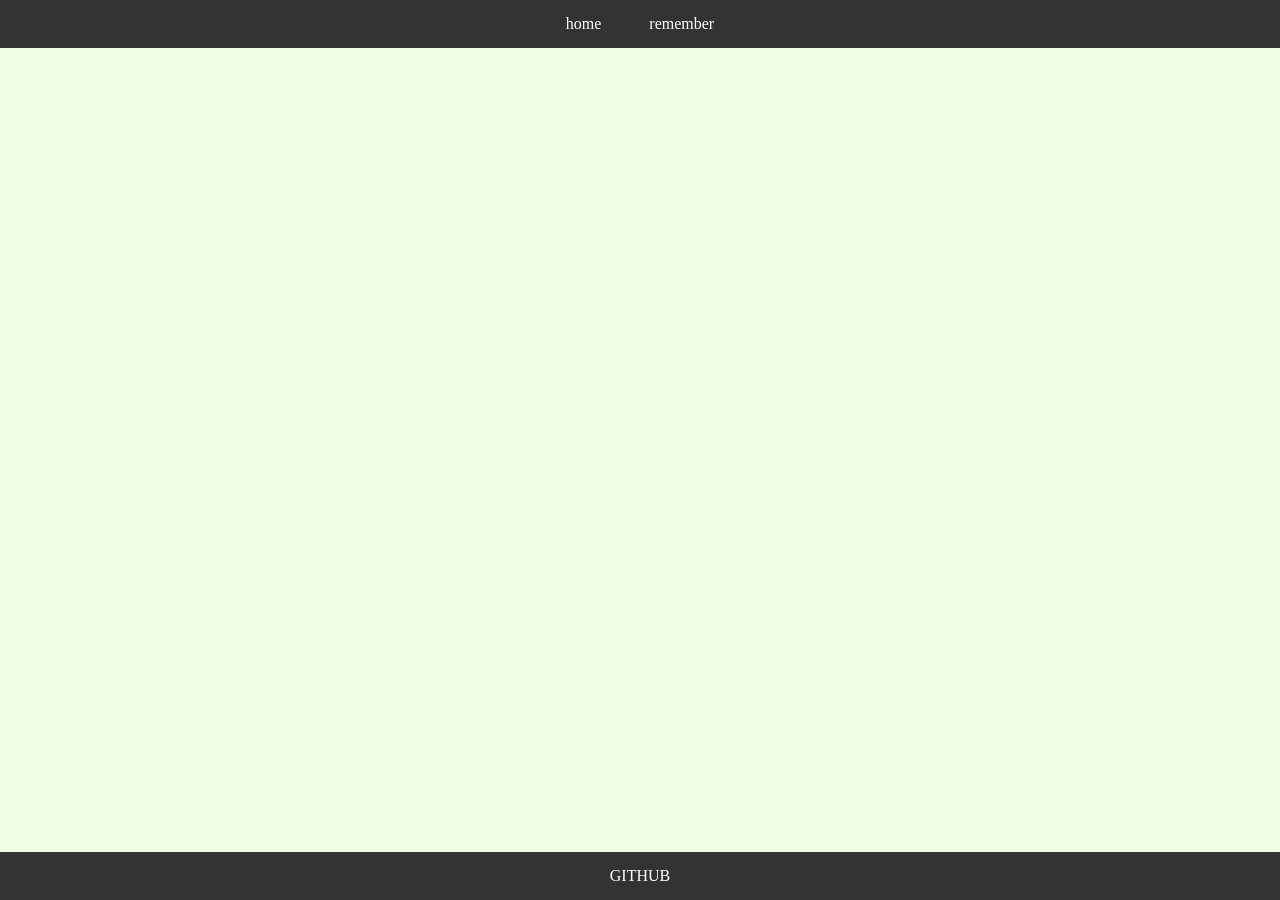
==== index.html @ 6e6627e8 "Initial commit" ====
<!DOCTYPE html>
<html lang="en">

<head>
    <meta charset="UTF-8">
    <meta name="viewport" content="width=device-width, initial-scale=1.0">
    <link rel="stylesheet" href="style.css">

    <title>booo</title>
</head>

<body>
    <div class="page">
    <div class="header">
        <a class="link" href=".">home</a>
        <a class="link" href="/remember/">remember</a>
    </div>
    <div class="content">

        <div class="vertical">

            <div class="horizontal">

            </div>

        </div>
    </div>
    <div class="footer">
        <a class="link" href="https://github.com/onuralp-t/onuralp-t.github.io">GITHUB</a>
    </div>
    </div>
</body>

</html>
---- style.css ----
html,
body {
    padding: 0;
    margin: 0;
}

/* ############################################################ */
.page {
    display: flex;
    flex-direction: column;
    min-height: 100dvh;
}

.content {
    flex: 1;
    /* to move footer to bottom of page by filling middle */
}

.header {
    display: flex;
    flex-direction: row;

    justify-content: center;
    align-items: center;
}

.footer {
    display: flex;
    flex-direction: row;

    justify-content: center;
    align-items: center;
}

/* ############################################################ */

.vertical {
    display: flex;
    flex-direction: column;
}

.horizontal {
    display: flex;
    flex-direction: row;

    justify-content: center;
    align-items: center;
}

/* ############################################################ */
.header {
    background-color: #333;
}

.footer {
    background-color: #333;
}

.content {
    background-color: rgb(241, 254, 227);
}

.link {
    color: white;
}

.link:hover {
    color: #ffabab;
}

.link:active {
    color: #ff7777;
}

.list_element::marker{
    color: #c8aef3;
}

.list_container {
    border-color: black;
}

/* ############################################################ */

.header {
    block-size: 1rem;
    padding-top: 1rem;
    padding-bottom: 1rem;
    padding-right: 3rem;
    padding-left: 3rem;
}

.footer {
    block-size: 1rem;
    padding-top: 1rem;
    padding-bottom: 1rem;
    padding-right: 3rem;
    padding-left: 3rem;
}

.header .link,
.footer .link {
    margin: 0.5rem;
    padding-left: 1rem;
    padding-right: 1rem;
}

/* ############################################################ */

.link {
    text-decoration: none;
    transition: color 0.5s ease;
}

.list_title {
    font-size: 1.5rem;
    font-weight: bolder;
}

.list_element {
    margin-left: 1rem;
    display: list-item;
    list-style-type: square;
}

.list_container {
    border-style: solid;
    border-width: 0.1rem;
    border-radius: 0.5rem;
    padding: 1rem;
    margin: 1rem;
}
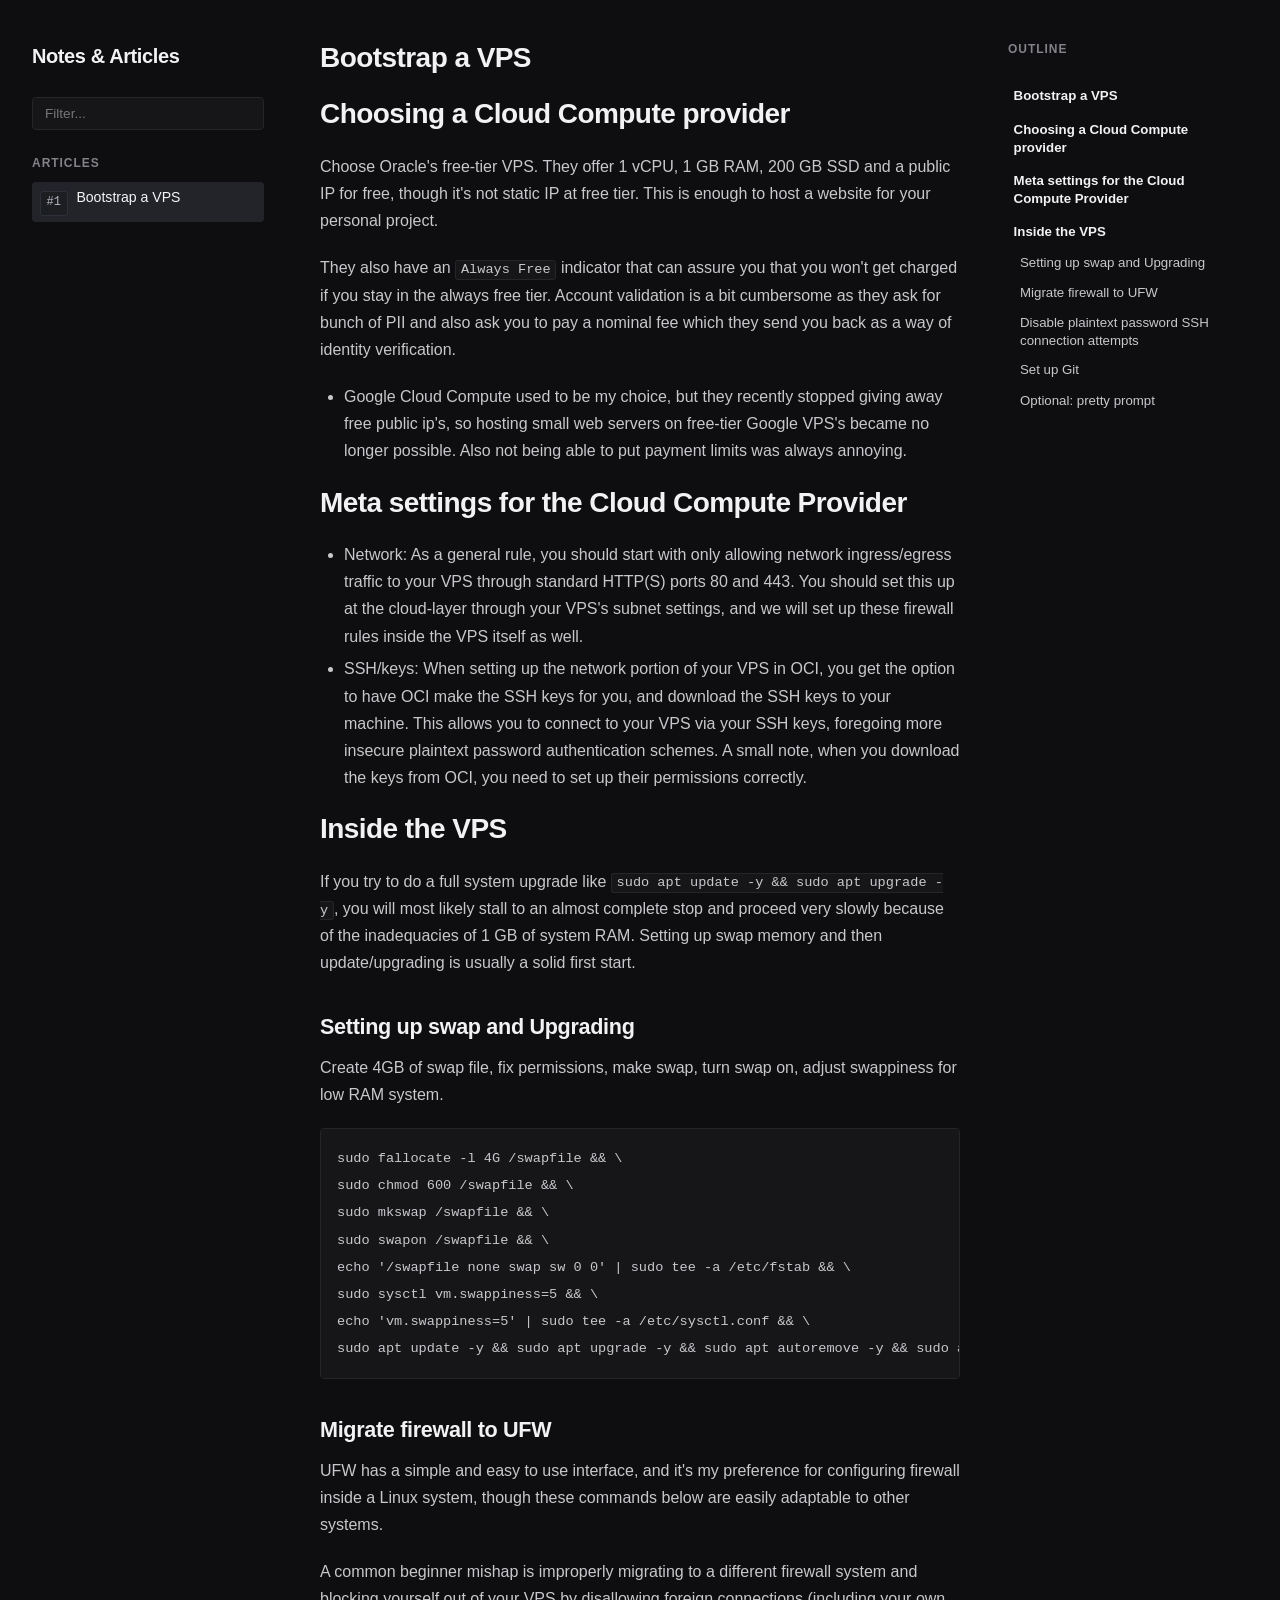
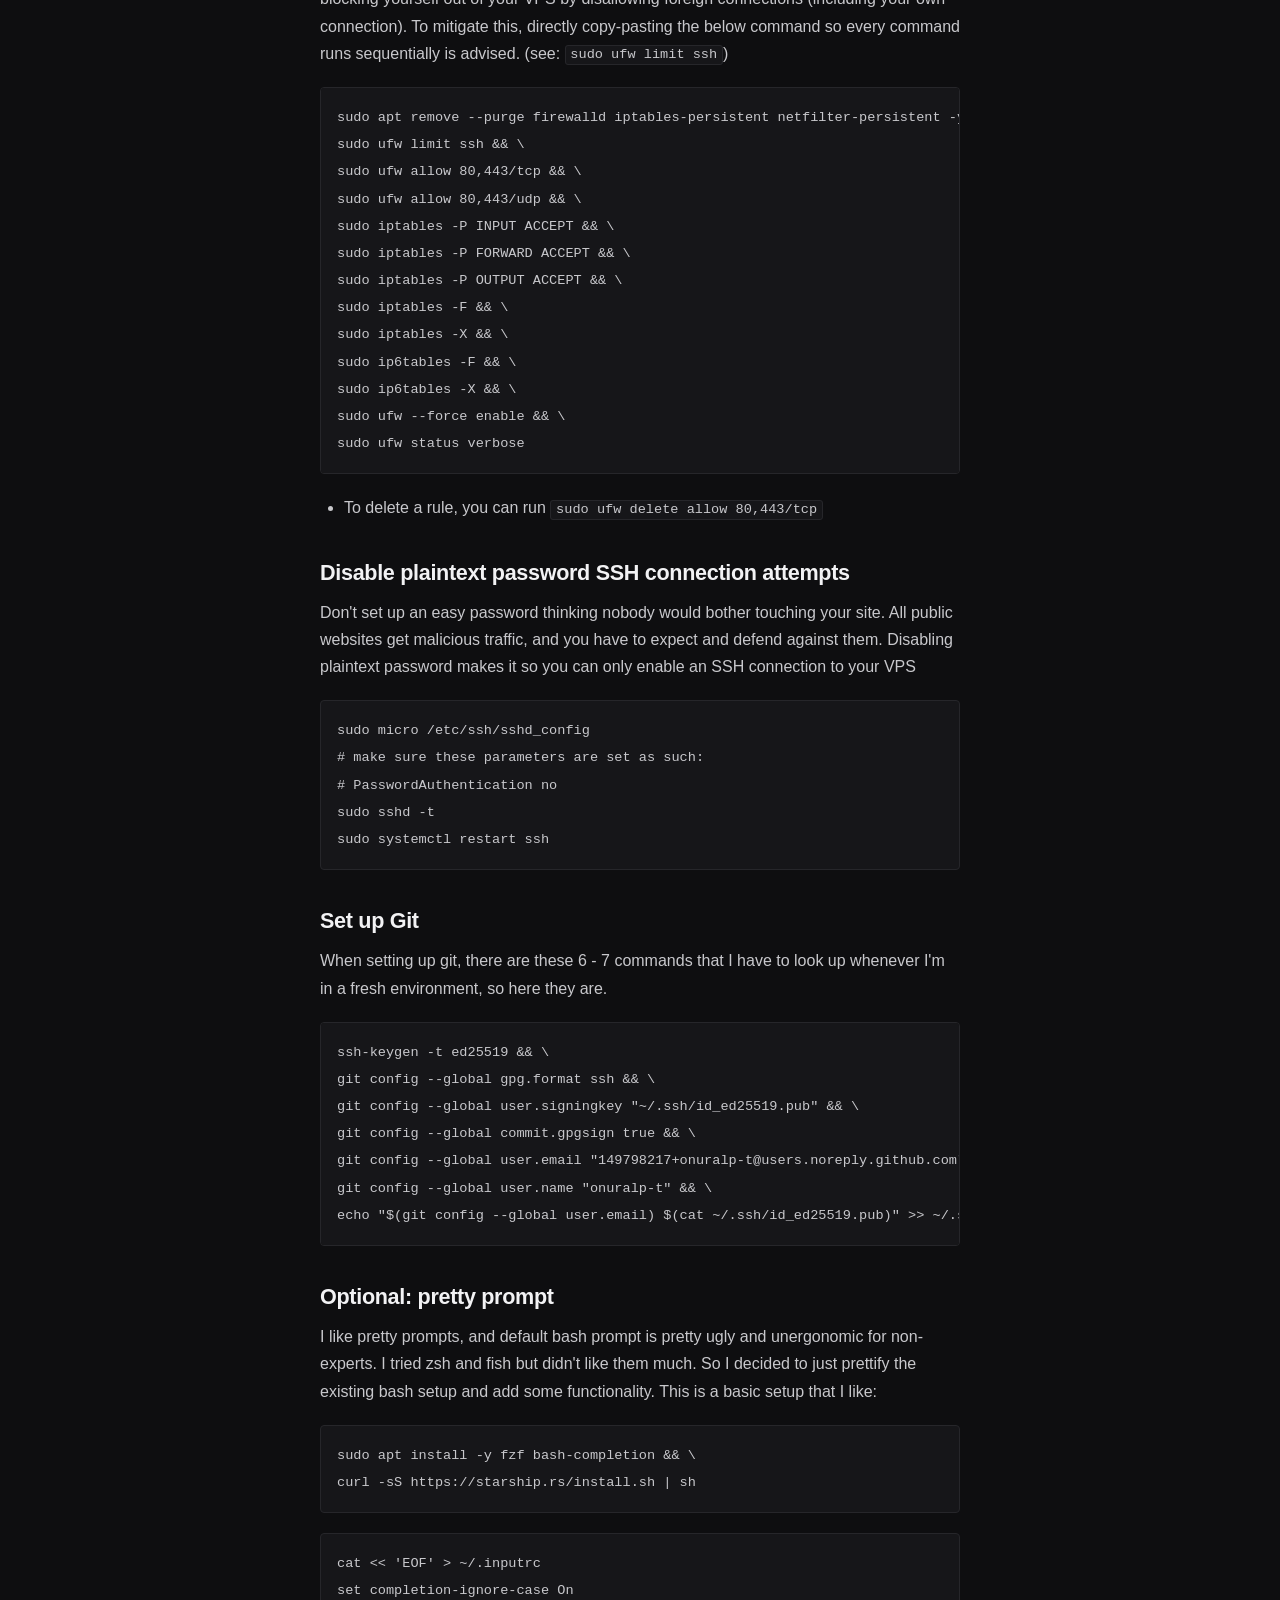
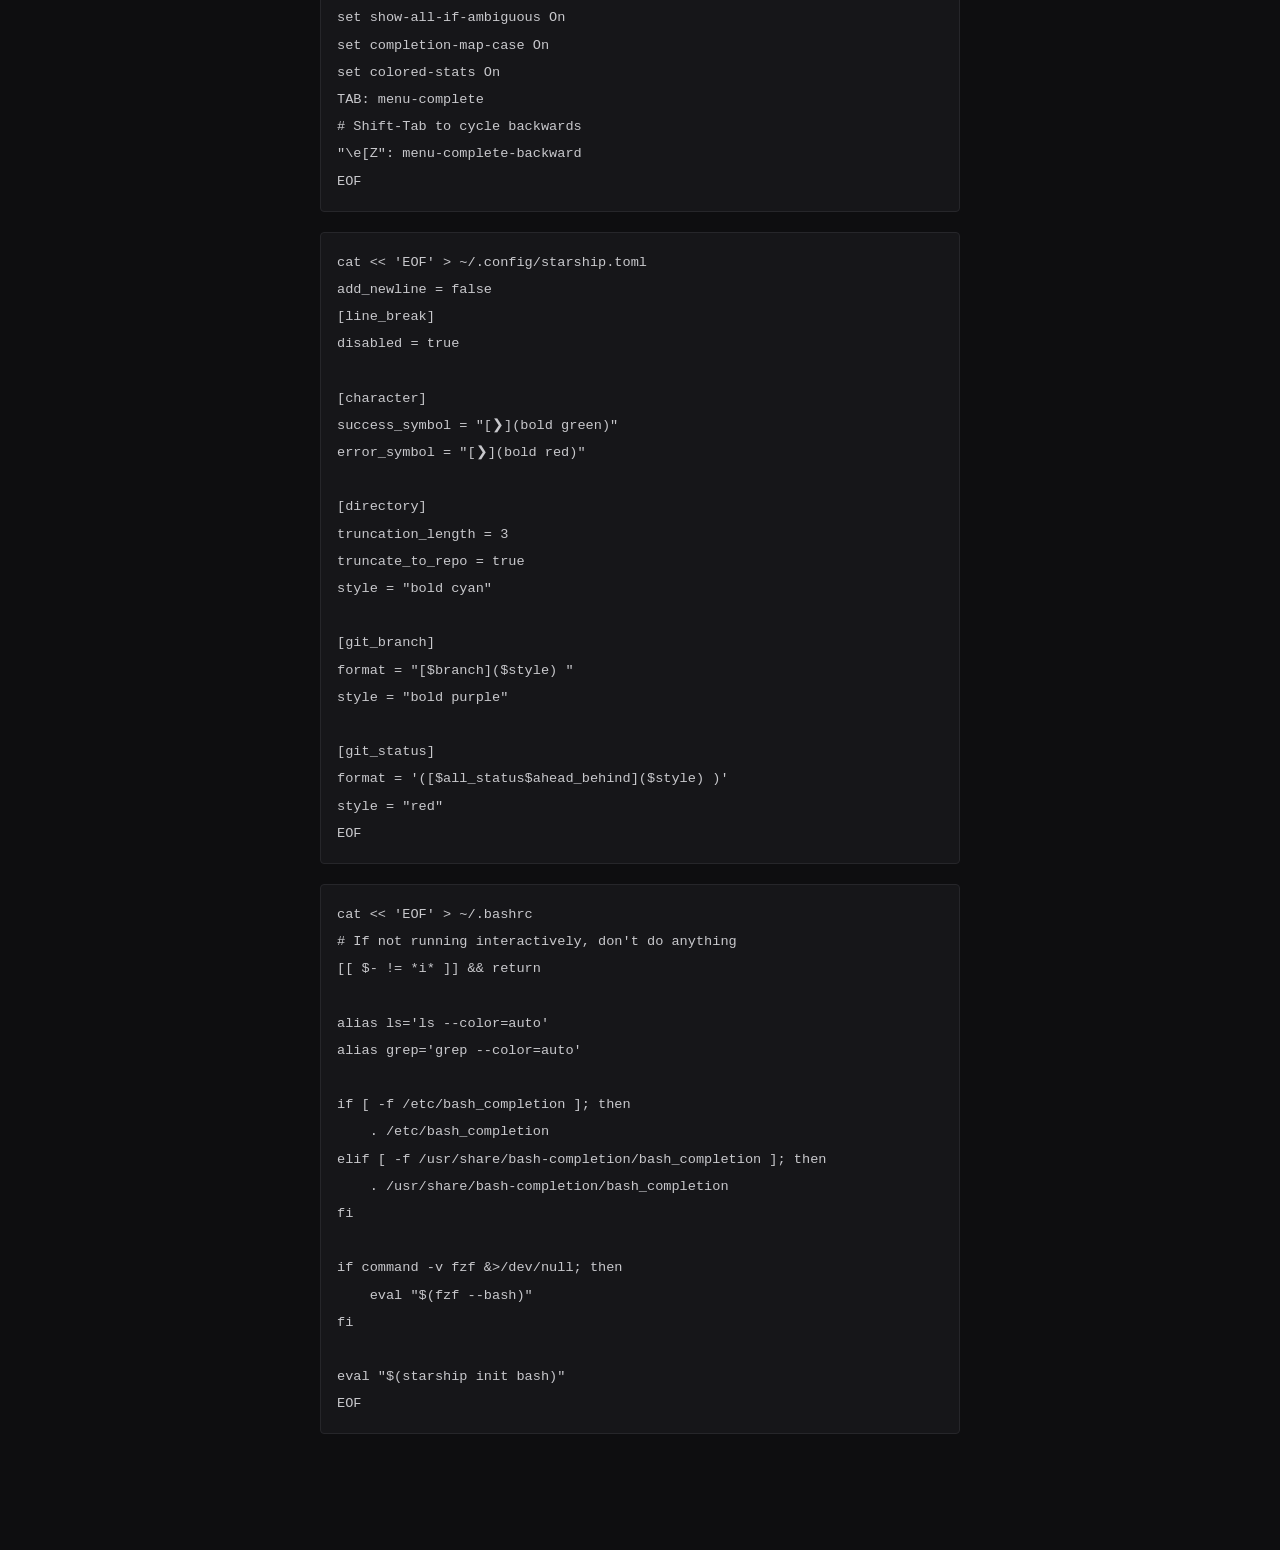
==== commit fd212052: "Initialize" ====
--- a/index.html
+++ b/index.html
@@ -1,34 +1,263 @@
 <!DOCTYPE html>
 <html lang="en">
-
 <head>
-    <meta charset="UTF-8">
-    <meta name="viewport" content="width=device-width, initial-scale=1.0">
-    <link rel="stylesheet" href="style.css">
-
-    <title>booo</title>
+  <meta charset="UTF-8">
+  <meta name="viewport" content="width=device-width, initial-scale=1.0">
+  <title>Notes &amp; Articles</title>
+  <link rel="stylesheet" href="assets/style.css">
+  <script src="assets/htmx.min.js"></script>
 </head>
-
-<body>
-    <div class="page">
-    <div class="header">
-        <a class="link" href=".">home</a>
-        <a class="link" href="/remember/">remember</a>
-    </div>
-    <div class="content">
-
-        <div class="vertical">
-
-            <div class="horizontal">
-
-            </div>
+<body id="top">
+  <div class="layout-container">
+    <aside class="sidebar-articles">
+      <header>
+        <h1 class="site-title">Notes &amp; Articles</h1>
+      </header>
+
+      <div>
+        <input type="search" id="article-filter" class="filter-input"
+               placeholder="Filter..."
+               autocomplete="off"
+               hx-on:input="
+                 const q = this.value.trim().toLowerCase();
+                 document.querySelectorAll('.article-card').forEach(el => {
+                   const title = (el.dataset.title || '').toLowerCase();
+                   const text = el.innerText.toLowerCase();
+                   const matched = q === '' || title.includes(q) || text.includes(q);
+                   el.style.display = matched ? '' : 'none';
+                 });
+                 document.querySelectorAll('.article-list-item').forEach(el => {
+                   const title = (el.dataset.title || '').toLowerCase();
+                   const matched = q === '' || title.includes(q);
+                   el.style.display = matched ? '' : 'none';
+                 });
+               ">
+      </div>
+
+      <nav aria-label="Articles">
+        <div class="sidebar-heading">Articles</div>
+        <ul class="article-list" id="articles-nav">
+          <li class="article-list-item active" id="nav-art-1" data-order="1" data-title="Bootstrap a VPS">
+            <span class="order-badge">#1</span>
+            <a class="article-list-link" href="#article-1-bootstrap-a-vps" onclick="selectArticle(1)">Bootstrap a VPS</a>
+          </li>
+        </ul>
+      </nav>
+    </aside>
+
+    <main class="main-stream" id="articles-stream">
+      <article class="article-card" id="article-1-bootstrap-a-vps" data-order="1" data-title="Bootstrap a VPS">
+        <div class="article-body">
+<h1 id="art-1-bootstrap-a-vps" class="article-heading"><a class="heading-anchor" href="#art-1-bootstrap-a-vps" title="Copy link to section" onclick="copyHeadingUrl(event, 'art-1-bootstrap-a-vps')">&sect;</a>Bootstrap a VPS</h1>
+<h1 id="art-1-choosing-a-cloud-compute-provider" class="article-heading"><a class="heading-anchor" href="#art-1-choosing-a-cloud-compute-provider" title="Copy link to section" onclick="copyHeadingUrl(event, 'art-1-choosing-a-cloud-compute-provider')">&sect;</a>Choosing a Cloud Compute provider</h1>
+<p>Choose Oracle's free-tier VPS. They offer 1 vCPU, 1 GB RAM, 200 GB SSD and a public IP for free, though it's not static IP at free tier. This is enough to host a website for your personal project.</p>
+<p>They also have an <code>Always Free</code> indicator that can assure you that you won't get charged if you stay in the always free tier. Account validation is a bit cumbersome as they ask for bunch of PII and also ask you to pay a nominal fee which they send you back as a way of identity verification.</p>
+<ul>
+<li>Google Cloud Compute used to be my choice, but they recently stopped giving away free public ip's, so hosting small web servers on free-tier Google VPS's became no longer possible. Also not being able to put payment limits was always annoying.</li>
+</ul>
+<h1 id="art-1-meta-settings-for-the-cloud-compute-provider" class="article-heading"><a class="heading-anchor" href="#art-1-meta-settings-for-the-cloud-compute-provider" title="Copy link to section" onclick="copyHeadingUrl(event, 'art-1-meta-settings-for-the-cloud-compute-provider')">&sect;</a>Meta settings for the Cloud Compute Provider</h1>
+<ul>
+<li>Network: As a general rule, you should start with only allowing network ingress/egress traffic to your VPS through standard HTTP(S) ports 80 and 443. You should set this up at the cloud-layer through your VPS's subnet settings, and we will set up these firewall rules inside the VPS itself as well.</li>
+<li>SSH/keys: When setting up the network portion of your VPS in OCI, you get the option to have OCI make the SSH keys for you, and download the SSH keys to your machine. This allows you to connect to your VPS via your SSH keys, foregoing more insecure plaintext password authentication schemes. A small note, when you download the keys from OCI, you need to set up their permissions correctly.</li>
+</ul>
+<h1 id="art-1-inside-the-vps" class="article-heading"><a class="heading-anchor" href="#art-1-inside-the-vps" title="Copy link to section" onclick="copyHeadingUrl(event, 'art-1-inside-the-vps')">&sect;</a>Inside the VPS</h1>
+<p>If you try to do a full system upgrade like <code>sudo apt update -y &amp;&amp; sudo apt upgrade -y</code>, you will most likely stall to an almost complete stop and proceed very slowly because of the inadequacies of 1 GB of system RAM. Setting up swap memory and then update/upgrading is usually a solid first start.</p>
+<h2 id="art-1-setting-up-swap-and-upgrading" class="article-heading"><a class="heading-anchor" href="#art-1-setting-up-swap-and-upgrading" title="Copy link to section" onclick="copyHeadingUrl(event, 'art-1-setting-up-swap-and-upgrading')">&sect;</a>Setting up swap and Upgrading</h2>
+<p>Create 4GB of swap file, fix permissions, make swap, turn swap on, adjust swappiness for low RAM system.</p>
+<pre><code class="language-sh">sudo fallocate -l 4G /swapfile &amp;&amp; \
+sudo chmod 600 /swapfile &amp;&amp; \
+sudo mkswap /swapfile &amp;&amp; \
+sudo swapon /swapfile &amp;&amp; \
+echo '/swapfile none swap sw 0 0' | sudo tee -a /etc/fstab &amp;&amp; \
+sudo sysctl vm.swappiness=5 &amp;&amp; \
+echo 'vm.swappiness=5' | sudo tee -a /etc/sysctl.conf &amp;&amp; \
+sudo apt update -y &amp;&amp; sudo apt upgrade -y &amp;&amp; sudo apt autoremove -y &amp;&amp; sudo apt install build-essential git micro ufw -y
+</code></pre>
+<h2 id="art-1-migrate-firewall-to-ufw" class="article-heading"><a class="heading-anchor" href="#art-1-migrate-firewall-to-ufw" title="Copy link to section" onclick="copyHeadingUrl(event, 'art-1-migrate-firewall-to-ufw')">&sect;</a>Migrate firewall to UFW</h2>
+<p>UFW has a simple and easy to use interface, and it's my preference for configuring firewall inside a Linux system, though these commands below are easily adaptable to other systems.</p>
+<p>A common beginner mishap is improperly migrating to a different firewall system and blocking yourself out of your VPS by disallowing foreign connections (including your own connection). To mitigate this, directly copy-pasting the below command so every command runs sequentially is advised. (see: <code>sudo ufw limit ssh</code>)</p>
+<pre><code class="language-sh">sudo apt remove --purge firewalld iptables-persistent netfilter-persistent -y &amp;&amp; \
+sudo ufw limit ssh &amp;&amp; \
+sudo ufw allow 80,443/tcp &amp;&amp; \
+sudo ufw allow 80,443/udp &amp;&amp; \
+sudo iptables -P INPUT ACCEPT &amp;&amp; \
+sudo iptables -P FORWARD ACCEPT &amp;&amp; \
+sudo iptables -P OUTPUT ACCEPT &amp;&amp; \
+sudo iptables -F &amp;&amp; \
+sudo iptables -X &amp;&amp; \
+sudo ip6tables -F &amp;&amp; \
+sudo ip6tables -X &amp;&amp; \
+sudo ufw --force enable &amp;&amp; \
+sudo ufw status verbose
+</code></pre>
+<ul>
+<li>To delete a rule, you can run <code>sudo ufw delete allow 80,443/tcp</code></li>
+</ul>
+<h2 id="art-1-disable-plaintext-password-ssh-connection-attempts" class="article-heading"><a class="heading-anchor" href="#art-1-disable-plaintext-password-ssh-connection-attempts" title="Copy link to section" onclick="copyHeadingUrl(event, 'art-1-disable-plaintext-password-ssh-connection-attempts')">&sect;</a>Disable plaintext password SSH connection attempts</h2>
+<p>Don't set up an easy password thinking nobody would bother touching your site. All public websites get malicious traffic, and you have to expect and defend against them. Disabling plaintext password makes it so you can only enable an SSH connection to your VPS</p>
+<pre><code class="language-sh">sudo micro /etc/ssh/sshd_config
+# make sure these parameters are set as such:
+# PasswordAuthentication no
+sudo sshd -t
+sudo systemctl restart ssh
+</code></pre>
+<h2 id="art-1-set-up-git" class="article-heading"><a class="heading-anchor" href="#art-1-set-up-git" title="Copy link to section" onclick="copyHeadingUrl(event, 'art-1-set-up-git')">&sect;</a>Set up Git</h2>
+<p>When setting up git, there are these 6 - 7 commands that I have to look up whenever I'm in a fresh environment, so here they are.</p>
+<pre><code class="language-sh">ssh-keygen -t ed25519 &amp;&amp; \
+git config --global gpg.format ssh &amp;&amp; \
+git config --global user.signingkey "~/.ssh/id_ed25519.pub" &amp;&amp; \
+git config --global commit.gpgsign true &amp;&amp; \
+git config --global user.email "149798217+onuralp-t@users.noreply.github.com" &amp;&amp; \
+git config --global user.name "onuralp-t" &amp;&amp; \
+echo "$(git config --global user.email) $(cat ~/.ssh/id_ed25519.pub)" &gt;&gt; ~/.ssh/allowed_signers
+</code></pre>
+<h2 id="art-1-optional-pretty-prompt" class="article-heading"><a class="heading-anchor" href="#art-1-optional-pretty-prompt" title="Copy link to section" onclick="copyHeadingUrl(event, 'art-1-optional-pretty-prompt')">&sect;</a>Optional: pretty prompt</h2>
+<p>I like pretty prompts, and default bash prompt is pretty ugly and unergonomic for non-experts. I tried zsh and fish but didn't like them much. So I decided to just prettify the existing bash setup and add some functionality. This is a basic setup that I like:</p>
+<pre><code class="language-sh">sudo apt install -y fzf bash-completion &amp;&amp; \
+curl -sS https://starship.rs/install.sh | sh
+</code></pre>
+<pre><code class="language-sh">cat &lt;&lt; 'EOF' &gt; ~/.inputrc
+set completion-ignore-case On
+set show-all-if-ambiguous On
+set completion-map-case On
+set colored-stats On
+TAB: menu-complete
+# Shift-Tab to cycle backwards
+"\e[Z": menu-complete-backward
+EOF
+</code></pre>
+<pre><code class="language-sh">cat &lt;&lt; 'EOF' &gt; ~/.config/starship.toml
+add_newline = false
+[line_break]
+disabled = true
+
+[character]
+success_symbol = "[❯](bold green)"
+error_symbol = "[❯](bold red)"
+
+[directory]
+truncation_length = 3
+truncate_to_repo = true
+style = "bold cyan"
+
+[git_branch]
+format = "[$branch]($style) "
+style = "bold purple"
+
+[git_status]
+format = '([$all_status$ahead_behind]($style) )'
+style = "red"
+EOF
+</code></pre>
+<pre><code class="language-sh">cat &lt;&lt; 'EOF' &gt; ~/.bashrc
+# If not running interactively, don't do anything
+[[ $- != *i* ]] &amp;&amp; return
+
+alias ls='ls --color=auto'
+alias grep='grep --color=auto'
+
+if [ -f /etc/bash_completion ]; then
+    . /etc/bash_completion
+elif [ -f /usr/share/bash-completion/bash_completion ]; then
+    . /usr/share/bash-completion/bash_completion
+fi
+
+if command -v fzf &amp;&gt;/dev/null; then
+    eval "$(fzf --bash)"
+fi
+
+eval "$(starship init bash)"
+EOF
+</code></pre>
 
         </div>
-    </div>
-    <div class="footer">
-        <a class="link" href="https://github.com/onuralp-t/onuralp-t.github.io">GITHUB</a>
-    </div>
-    </div>
+      </article>
+
+    </main>
+
+    <aside class="sidebar-outline">
+      <div class="sidebar-heading">Outline</div>
+      <div class="outline-container" id="outline-container">
+        <div class="article-outline-block active" id="outline-art-1">
+          <div class="outline-item level-1">
+            <a class="outline-link" href="#art-1-bootstrap-a-vps">Bootstrap a VPS</a>
+            <button class="outline-copy-btn" onclick="copyHeadingUrl(event, 'art-1-bootstrap-a-vps')" title="Copy link to section">&#x2398;</button>
+          </div>
+          <div class="outline-item level-1">
+            <a class="outline-link" href="#art-1-choosing-a-cloud-compute-provider">Choosing a Cloud Compute provider</a>
+            <button class="outline-copy-btn" onclick="copyHeadingUrl(event, 'art-1-choosing-a-cloud-compute-provider')" title="Copy link to section">&#x2398;</button>
+          </div>
+          <div class="outline-item level-1">
+            <a class="outline-link" href="#art-1-meta-settings-for-the-cloud-compute-provider">Meta settings for the Cloud Compute Provider</a>
+            <button class="outline-copy-btn" onclick="copyHeadingUrl(event, 'art-1-meta-settings-for-the-cloud-compute-provider')" title="Copy link to section">&#x2398;</button>
+          </div>
+          <div class="outline-item level-1">
+            <a class="outline-link" href="#art-1-inside-the-vps">Inside the VPS</a>
+            <button class="outline-copy-btn" onclick="copyHeadingUrl(event, 'art-1-inside-the-vps')" title="Copy link to section">&#x2398;</button>
+          </div>
+          <div class="outline-item level-2">
+            <a class="outline-link" href="#art-1-setting-up-swap-and-upgrading">Setting up swap and Upgrading</a>
+            <button class="outline-copy-btn" onclick="copyHeadingUrl(event, 'art-1-setting-up-swap-and-upgrading')" title="Copy link to section">&#x2398;</button>
+          </div>
+          <div class="outline-item level-2">
+            <a class="outline-link" href="#art-1-migrate-firewall-to-ufw">Migrate firewall to UFW</a>
+            <button class="outline-copy-btn" onclick="copyHeadingUrl(event, 'art-1-migrate-firewall-to-ufw')" title="Copy link to section">&#x2398;</button>
+          </div>
+          <div class="outline-item level-2">
+            <a class="outline-link" href="#art-1-disable-plaintext-password-ssh-connection-attempts">Disable plaintext password SSH connection attempts</a>
+            <button class="outline-copy-btn" onclick="copyHeadingUrl(event, 'art-1-disable-plaintext-password-ssh-connection-attempts')" title="Copy link to section">&#x2398;</button>
+          </div>
+          <div class="outline-item level-2">
+            <a class="outline-link" href="#art-1-set-up-git">Set up Git</a>
+            <button class="outline-copy-btn" onclick="copyHeadingUrl(event, 'art-1-set-up-git')" title="Copy link to section">&#x2398;</button>
+          </div>
+          <div class="outline-item level-2">
+            <a class="outline-link" href="#art-1-optional-pretty-prompt">Optional: pretty prompt</a>
+            <button class="outline-copy-btn" onclick="copyHeadingUrl(event, 'art-1-optional-pretty-prompt')" title="Copy link to section">&#x2398;</button>
+          </div>
+        </div>
+      </div>
+    </aside>
+
+  </div>
+
+  <div id="toast">Copied URL to clipboard</div>
+
+  <script>
+    function showToast(msg) {
+      const t = document.getElementById('toast');
+      t.innerText = msg;
+      t.classList.add('show');
+      clearTimeout(window.__toastTimer);
+      window.__toastTimer = setTimeout(() => t.classList.remove('show'), 1800);
+    }
+    function copyHeadingUrl(e, id) {
+      if (e) e.preventDefault();
+      const url = window.location.origin + window.location.pathname + '#' + id;
+      navigator.clipboard.writeText(url).then(() => {
+        showToast('Copied URL to clipboard');
+        history.pushState(null, null, '#' + id);
+      }).catch(() => {
+        showToast('Failed to copy');
+      });
+    }
+    function selectArticle(order) {
+      document.querySelectorAll('.article-list-item').forEach(el => {
+        el.classList.toggle('active', el.id === 'nav-art-' + order);
+      });
+      document.querySelectorAll('.article-outline-block').forEach(el => {
+        el.classList.toggle('active', el.id === 'outline-art-' + order);
+      });
+    }
+    const observer = new IntersectionObserver((entries) => {
+      entries.forEach(entry => {
+        if (entry.isIntersecting) {
+          const order = entry.target.dataset.order;
+          if (order) selectArticle(order);
+        }
+      });
+    }, { rootMargin: '-20% 0px -70% 0px' });
+    document.querySelectorAll('.article-card').forEach(card => observer.observe(card));
+  </script>
 </body>
-
-</html>+</html>
--- a/assets/style.css
+++ b/assets/style.css
@@ -0,0 +1,457 @@
+:root {
+  --font-sans: -apple-system, BlinkMacSystemFont, "Segoe UI", Roboto, "Helvetica Neue", Arial, sans-serif;
+  --font-mono: ui-monospace, "Cascadia Code", "Source Code Pro", Menlo, Consolas, monospace;
+
+  /* Fixed Black, Off-White, and Gray Pastel Palette */
+  --bg-primary: #0e0e10;
+  --bg-secondary: #161619;
+  --bg-tertiary: #202024;
+  --text-primary: #f2f2f4;
+  --text-secondary: #c8c8cc;
+  --text-muted: #828288;
+  --border-color: #26262a;
+  --border-subtle: #1c1c20;
+
+  /* Subtle Gray Pastel Accents */
+  --pastel-gray-bg: #1c1e22;
+  --pastel-gray-text: #b0b4bc;
+  --pastel-gray-border: #2c3038;
+
+  --active-bg: #222429;
+  --active-text: #f5f5f7;
+
+  --radius-sm: 4px;
+  --radius-md: 6px;
+}
+
+* {
+  box-sizing: border-box;
+  margin: 0;
+  padding: 0;
+}
+
+html {
+  font-family: var(--font-sans);
+  background-color: var(--bg-primary);
+  color: var(--text-primary);
+  line-height: 1.65;
+  scroll-behavior: smooth;
+  text-rendering: optimizeLegibility;
+  -webkit-font-smoothing: antialiased;
+}
+
+body {
+  min-height: 100vh;
+}
+
+a {
+  color: inherit;
+  text-decoration: none;
+  transition: opacity 0.15s ease;
+}
+
+a:hover {
+  opacity: 0.75;
+}
+
+/* 3-Column Desktop Layout */
+.layout-container {
+  max-width: 1400px;
+  margin: 0 auto;
+  padding: 2.5rem 2rem;
+  display: grid;
+  grid-template-columns: 240px minmax(0, 780px) 240px;
+  gap: 3rem;
+  align-items: start;
+}
+
+/* Left Sidebar: Articles List */
+.sidebar-articles {
+  position: sticky;
+  top: 2.5rem;
+  display: flex;
+  flex-direction: column;
+  gap: 1.5rem;
+  max-height: calc(100vh - 4rem);
+  overflow-y: auto;
+  padding-right: 0.5rem;
+}
+
+.site-title {
+  font-size: 1.25rem;
+  font-weight: 700;
+  letter-spacing: -0.02em;
+}
+
+.filter-input {
+  width: 100%;
+  padding: 0.5rem 0.75rem;
+  background-color: var(--bg-secondary);
+  border: 1px solid var(--border-color);
+  border-radius: var(--radius-sm);
+  color: var(--text-primary);
+  font-size: 0.85rem;
+  font-family: inherit;
+  outline: none;
+  transition: border-color 0.15s ease;
+}
+
+.filter-input:focus {
+  border-color: var(--text-muted);
+}
+
+.sidebar-heading {
+  font-size: 0.75rem;
+  font-weight: 600;
+  text-transform: uppercase;
+  letter-spacing: 0.08em;
+  color: var(--text-muted);
+  margin-bottom: 0.5rem;
+}
+
+.article-list {
+  list-style: none;
+  display: flex;
+  flex-direction: column;
+  gap: 0.35rem;
+}
+
+.article-list-item {
+  display: flex;
+  align-items: flex-start;
+  gap: 0.55rem;
+  font-size: 0.88rem;
+  padding: 0.4rem 0.5rem;
+  border-radius: var(--radius-sm);
+  transition: background-color 0.15s ease;
+}
+
+.article-list-item:hover {
+  background-color: var(--bg-secondary);
+}
+
+.article-list-item.active {
+  background-color: var(--active-bg);
+  color: var(--active-text);
+  font-weight: 500;
+}
+
+.order-badge {
+  font-family: var(--font-mono);
+  font-size: 0.75rem;
+  color: var(--pastel-gray-text);
+  background-color: var(--pastel-gray-bg);
+  border: 1px solid var(--pastel-gray-border);
+  padding: 0.1rem 0.35rem;
+  border-radius: 3px;
+  margin-top: 0.15rem;
+  flex-shrink: 0;
+}
+
+.article-list-link {
+  white-space: normal;
+  overflow-wrap: break-word;
+  word-break: break-word;
+  line-height: 1.4;
+}
+
+/* Center Stream: Articles */
+.main-stream {
+  min-width: 0;
+  display: flex;
+  flex-direction: column;
+  gap: 4.5rem;
+}
+
+.article-card {
+  padding-bottom: 3.5rem;
+  border-bottom: 1px solid var(--border-color);
+  scroll-margin-top: 2.5rem;
+}
+
+.article-card:last-child {
+  border-bottom: none;
+}
+
+/* Typography & Heading Anchors */
+.article-body {
+  font-size: 1rem;
+  line-height: 1.7;
+  color: var(--text-secondary);
+}
+
+.article-body h1,
+.article-body h2,
+.article-body h3 {
+  color: var(--text-primary);
+  position: relative;
+  scroll-margin-top: 2.5rem;
+}
+
+.article-body h1 {
+  font-size: 1.75rem;
+  font-weight: 700;
+  line-height: 1.3;
+  margin-bottom: 1.25rem;
+  letter-spacing: -0.02em;
+}
+
+.article-body h2 {
+  font-size: 1.35rem;
+  font-weight: 600;
+  line-height: 1.35;
+  margin-top: 2.25rem;
+  margin-bottom: 0.75rem;
+  letter-spacing: -0.015em;
+}
+
+.article-body h3 {
+  font-size: 1.1rem;
+  font-weight: 600;
+  margin-top: 1.75rem;
+  margin-bottom: 0.5rem;
+}
+
+.article-body p {
+  margin-bottom: 1.25rem;
+}
+
+.article-body ul,
+.article-body ol {
+  margin-bottom: 1.25rem;
+  padding-left: 1.5rem;
+}
+
+.article-body li {
+  margin-bottom: 0.35rem;
+}
+
+.article-body blockquote {
+  border-left: 2px solid var(--text-muted);
+  background-color: var(--bg-secondary);
+  padding: 0.75rem 1.25rem;
+  margin-bottom: 1.25rem;
+  border-radius: 0 var(--radius-sm) var(--radius-sm) 0;
+  font-style: italic;
+}
+
+.article-body code {
+  font-family: var(--font-mono);
+  font-size: 0.85em;
+  background-color: var(--bg-secondary);
+  border: 1px solid var(--border-color);
+  padding: 0.1em 0.35em;
+  border-radius: 3px;
+}
+
+.article-body pre {
+  background-color: var(--bg-secondary);
+  border: 1px solid var(--border-color);
+  border-radius: var(--radius-sm);
+  padding: 1rem;
+  overflow-x: auto;
+  margin-bottom: 1.25rem;
+}
+
+.article-body pre code {
+  background: transparent;
+  border: none;
+  padding: 0;
+}
+
+/* Substack-Style Centered Figures & Images */
+.article-body figure.article-figure {
+  margin: 2.5rem auto;
+  display: flex;
+  flex-direction: column;
+  align-items: center;
+  justify-content: center;
+  text-align: center;
+  width: 100%;
+}
+
+.article-body figure.article-figure img,
+.article-body img {
+  display: block;
+  max-width: 100%;
+  height: auto;
+  margin: 0 auto;
+  border-radius: var(--radius-md);
+  border: 1px solid var(--border-color);
+  background-color: var(--bg-secondary);
+  box-shadow: 0 4px 16px rgba(0, 0, 0, 0.4);
+}
+
+.article-body figcaption.image-caption {
+  margin-top: 0.75rem;
+  font-size: 0.82rem;
+  color: var(--text-muted);
+  text-align: center;
+  line-height: 1.4;
+  max-width: 90%;
+}
+
+/* Heading Anchor (Section Symbol §) */
+.heading-anchor {
+  opacity: 0;
+  position: absolute;
+  left: -1.35em;
+  padding-right: 0.25em;
+  color: var(--text-muted);
+  cursor: pointer;
+  font-weight: normal;
+  user-select: none;
+  transition: opacity 0.15s ease, color 0.15s ease;
+}
+
+h1:hover .heading-anchor,
+h2:hover .heading-anchor,
+h3:hover .heading-anchor {
+  opacity: 1;
+}
+
+.heading-anchor:hover {
+  color: var(--text-primary);
+  opacity: 1;
+}
+
+/* Right Sidebar: Active Article Outline */
+.sidebar-outline {
+  position: sticky;
+  top: 2.5rem;
+  display: flex;
+  flex-direction: column;
+  gap: 0.75rem;
+  max-height: calc(100vh - 4rem);
+  overflow-y: auto;
+  padding-right: 0.5rem;
+}
+
+.outline-container {
+  display: flex;
+  flex-direction: column;
+  gap: 0.35rem;
+}
+
+.article-outline-block {
+  display: none;
+  flex-direction: column;
+  gap: 0.3rem;
+}
+
+.article-outline-block.active {
+  display: flex;
+}
+
+.outline-item {
+  display: flex;
+  align-items: flex-start;
+  justify-content: space-between;
+  gap: 0.4rem;
+  font-size: 0.83rem;
+  line-height: 1.4;
+  padding: 0.2rem 0.35rem;
+  border-radius: var(--radius-sm);
+}
+
+.outline-item.level-1 {
+  font-weight: 600;
+  color: var(--text-primary);
+  margin-top: 0.25rem;
+}
+
+.outline-item.level-2 {
+  padding-left: 0.75rem;
+  color: var(--text-secondary);
+}
+
+.outline-item.level-3 {
+  padding-left: 1.5rem;
+  color: var(--text-muted);
+  font-size: 0.78rem;
+}
+
+.outline-link {
+  white-space: normal;
+  overflow-wrap: break-word;
+  word-break: break-word;
+  line-height: 1.35;
+  flex-grow: 1;
+}
+
+.outline-link:hover {
+  color: var(--text-primary);
+}
+
+.outline-copy-btn {
+  background: transparent;
+  border: none;
+  color: var(--text-muted);
+  cursor: pointer;
+  padding: 0.1rem 0.25rem;
+  font-size: 0.85rem;
+  border-radius: 3px;
+  line-height: 1;
+  opacity: 0;
+  margin-top: 0.15rem;
+  flex-shrink: 0;
+  transition: opacity 0.15s ease, color 0.15s ease;
+}
+
+.outline-item:hover .outline-copy-btn {
+  opacity: 0.8;
+}
+
+.outline-copy-btn:hover {
+  opacity: 1;
+  color: var(--text-primary);
+  background-color: var(--bg-tertiary);
+}
+
+/* Toast Notification for URL Copied */
+#toast {
+  position: fixed;
+  bottom: 2rem;
+  right: 2rem;
+  padding: 0.5rem 0.9rem;
+  background-color: var(--text-primary);
+  color: var(--bg-primary);
+  font-size: 0.8rem;
+  font-family: var(--font-sans);
+  border-radius: var(--radius-sm);
+  opacity: 0;
+  transform: translateY(6px);
+  transition: opacity 0.2s ease, transform 0.2s ease;
+  pointer-events: none;
+  z-index: 1000;
+}
+
+#toast.show {
+  opacity: 1;
+  transform: translateY(0);
+}
+
+/* Responsive Rules */
+@media (max-width: 1100px) {
+  .layout-container {
+    grid-template-columns: 220px 1fr;
+    gap: 2rem;
+  }
+  .sidebar-outline {
+    display: none;
+  }
+}
+
+@media (max-width: 768px) {
+  .layout-container {
+    grid-template-columns: 1fr;
+    gap: 2rem;
+    padding: 1.5rem 1rem;
+  }
+  .sidebar-articles {
+    position: static;
+    max-height: none;
+    border-bottom: 1px solid var(--border-color);
+    padding-bottom: 1.5rem;
+  }
+}
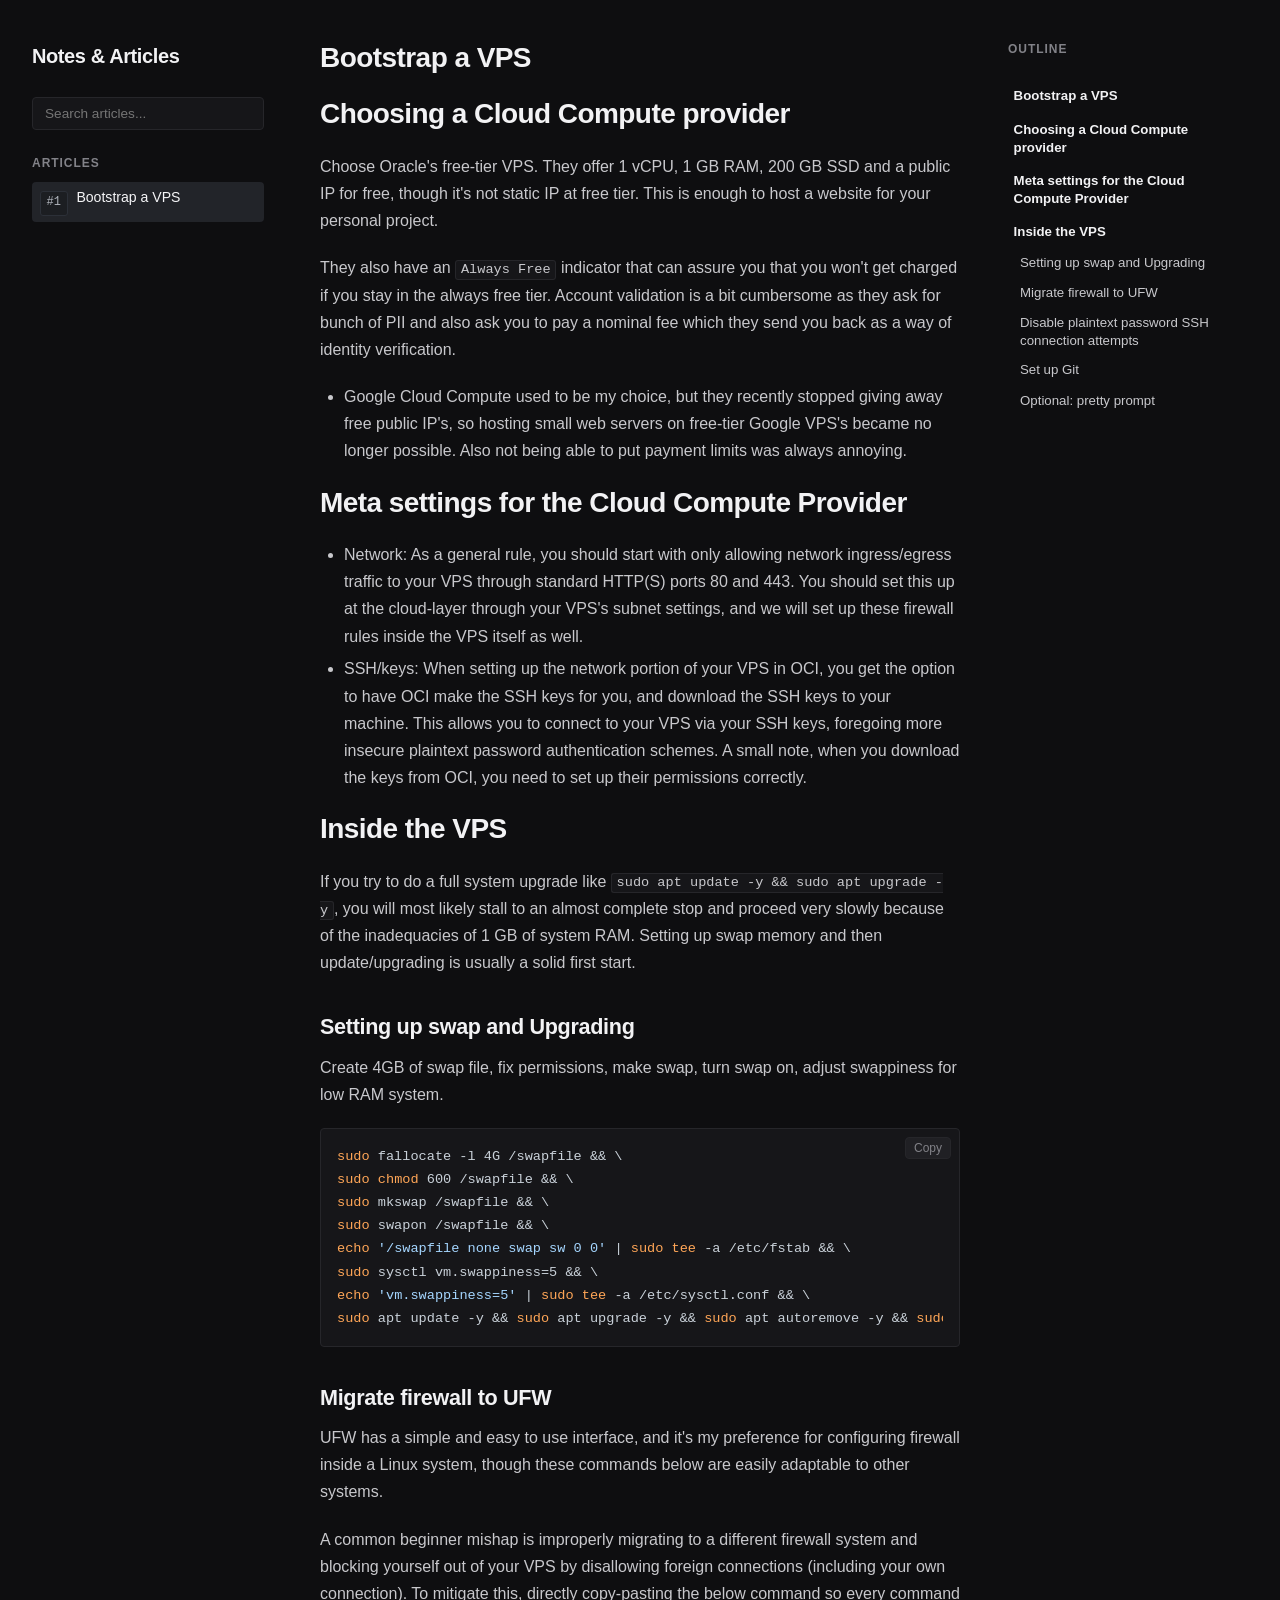
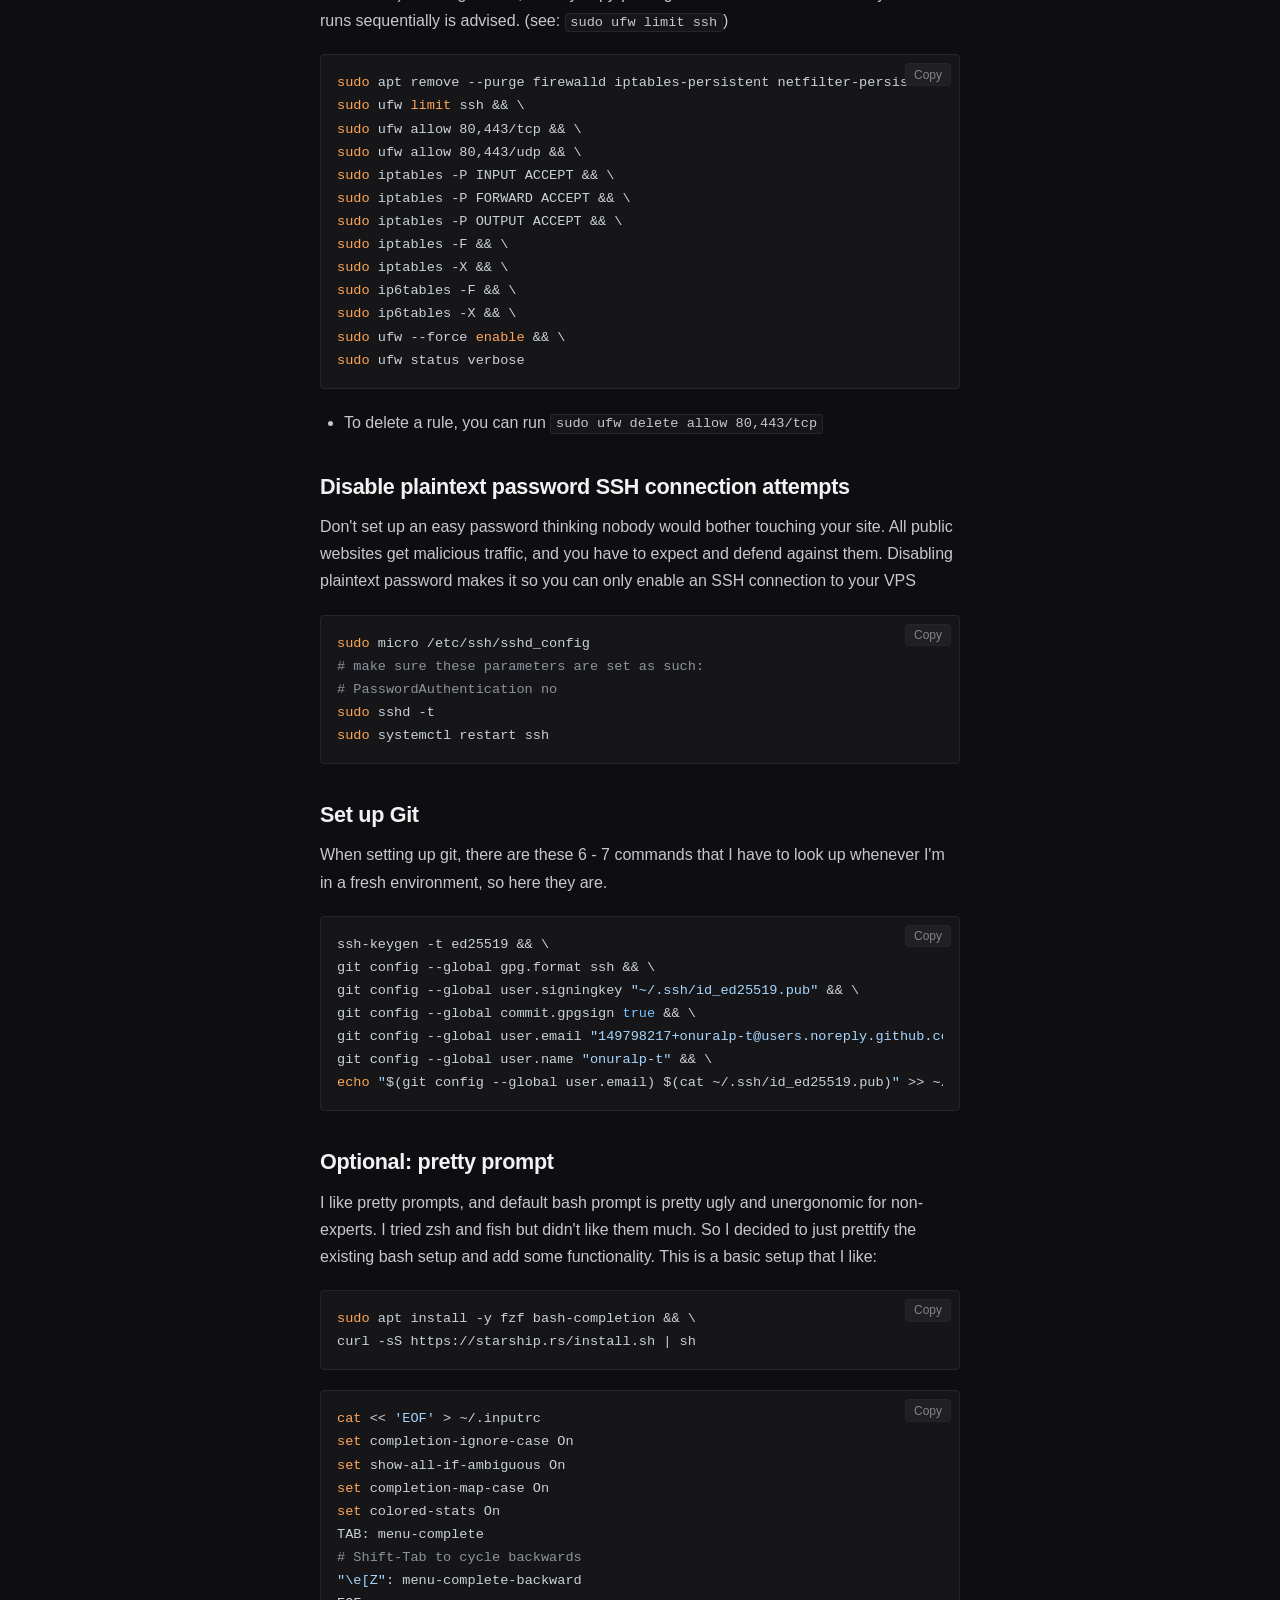
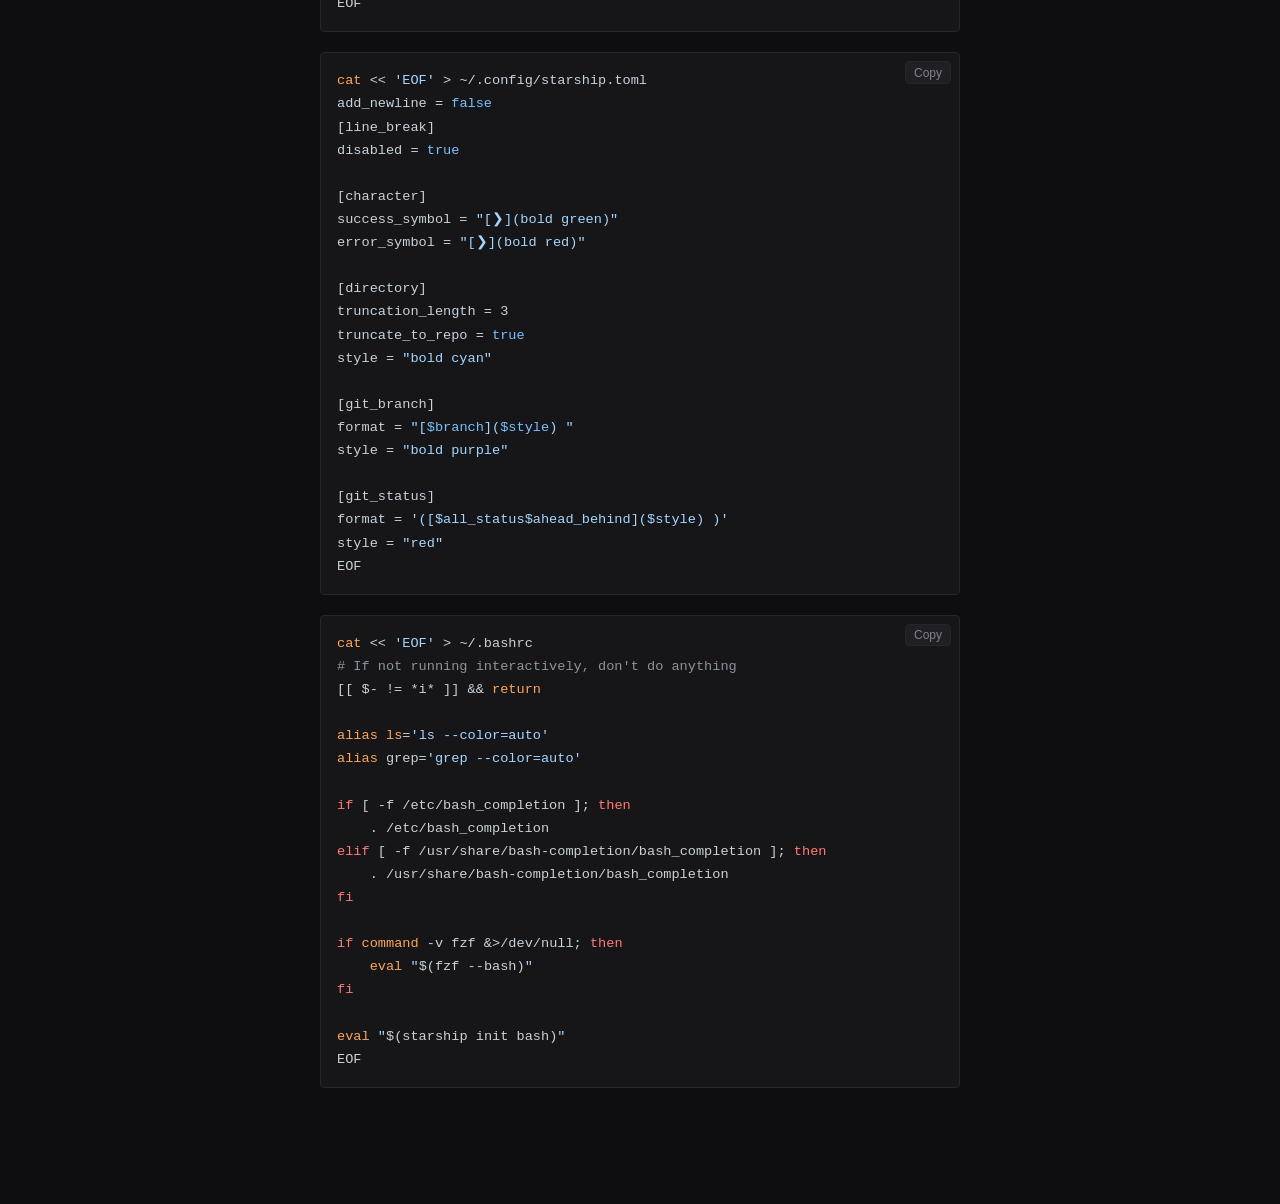
==== commit 04765a3e: "add syntax highlighting, add copy button, fix search a little" ====
--- a/index.html
+++ b/index.html
@@ -5,7 +5,8 @@
   <meta name="viewport" content="width=device-width, initial-scale=1.0">
   <title>Notes &amp; Articles</title>
   <link rel="stylesheet" href="assets/style.css">
-  <script src="assets/htmx.min.js"></script>
+  <link rel="stylesheet" href="assets/highlight-dark.min.css">
+  <script src="assets/highlight.min.js"></script>
 </head>
 <body id="top">
   <div class="layout-container">
@@ -16,22 +17,9 @@
 
       <div>
         <input type="search" id="article-filter" class="filter-input"
-               placeholder="Filter..."
+               placeholder="Search articles..."
                autocomplete="off"
-               hx-on:input="
-                 const q = this.value.trim().toLowerCase();
-                 document.querySelectorAll('.article-card').forEach(el => {
-                   const title = (el.dataset.title || '').toLowerCase();
-                   const text = el.innerText.toLowerCase();
-                   const matched = q === '' || title.includes(q) || text.includes(q);
-                   el.style.display = matched ? '' : 'none';
-                 });
-                 document.querySelectorAll('.article-list-item').forEach(el => {
-                   const title = (el.dataset.title || '').toLowerCase();
-                   const matched = q === '' || title.includes(q);
-                   el.style.display = matched ? '' : 'none';
-                 });
-               ">
+               oninput="handleSearch(this.value)">
       </div>
 
       <nav aria-label="Articles">
@@ -53,7 +41,7 @@
 <p>Choose Oracle's free-tier VPS. They offer 1 vCPU, 1 GB RAM, 200 GB SSD and a public IP for free, though it's not static IP at free tier. This is enough to host a website for your personal project.</p>
 <p>They also have an <code>Always Free</code> indicator that can assure you that you won't get charged if you stay in the always free tier. Account validation is a bit cumbersome as they ask for bunch of PII and also ask you to pay a nominal fee which they send you back as a way of identity verification.</p>
 <ul>
-<li>Google Cloud Compute used to be my choice, but they recently stopped giving away free public ip's, so hosting small web servers on free-tier Google VPS's became no longer possible. Also not being able to put payment limits was always annoying.</li>
+<li>Google Cloud Compute used to be my choice, but they recently stopped giving away free public IP's, so hosting small web servers on free-tier Google VPS's became no longer possible. Also not being able to put payment limits was always annoying.</li>
 </ul>
 <h1 id="art-1-meta-settings-for-the-cloud-compute-provider" class="article-heading"><a class="heading-anchor" href="#art-1-meta-settings-for-the-cloud-compute-provider" title="Copy link to section" onclick="copyHeadingUrl(event, 'art-1-meta-settings-for-the-cloud-compute-provider')">&sect;</a>Meta settings for the Cloud Compute Provider</h1>
 <ul>
@@ -258,6 +246,89 @@
       });
     }, { rootMargin: '-20% 0px -70% 0px' });
     document.querySelectorAll('.article-card').forEach(card => observer.observe(card));
+
+    /* Syntax highlighting */
+    hljs.highlightAll();
+
+    /* Copy button on code blocks */
+    document.querySelectorAll('pre > code').forEach(block => {
+      const wrapper = block.parentElement;
+      wrapper.style.position = 'relative';
+      const btn = document.createElement('button');
+      btn.className = 'code-copy-btn';
+      btn.textContent = 'Copy';
+      btn.addEventListener('click', () => {
+        navigator.clipboard.writeText(block.textContent).then(() => {
+          btn.textContent = 'Copied!';
+          setTimeout(() => btn.textContent = 'Copy', 1500);
+        }).catch(() => {
+          showToast('Failed to copy');
+        });
+      });
+      wrapper.appendChild(btn);
+    });
+
+    /* Full-text search with word highlighting */
+    function handleSearch(value) {
+      const q = value.trim().toLowerCase();
+      document.querySelectorAll('mark.search-highlight').forEach(m => {
+        const parent = m.parentNode;
+        parent.replaceChild(document.createTextNode(m.textContent), m);
+        parent.normalize();
+      });
+      document.querySelectorAll('.article-card').forEach(card => {
+        const text = card.innerText.toLowerCase();
+        const matched = q === '' || text.includes(q);
+        card.style.display = matched ? '' : 'none';
+        if (matched && q !== '') {
+          highlightText(card.querySelector('.article-body'), q);
+        }
+      });
+      document.querySelectorAll('.article-list-item').forEach(el => {
+        const order = el.dataset.order;
+        const link = el.querySelector('.article-list-link');
+        const href = link ? link.getAttribute('href') : '';
+        const cardId = href ? href.substring(1) : '';
+        const card = cardId ? document.getElementById(cardId) : null;
+        const matched = q === '' || (card && card.style.display !== 'none');
+        el.style.display = matched ? '' : 'none';
+      });
+    }
+    function highlightText(root, query) {
+      if (!root) return;
+      const walker = document.createTreeWalker(root, NodeFilter.SHOW_TEXT, {
+        acceptNode: function(node) {
+          const p = node.parentElement;
+          if (!p) return NodeFilter.FILTER_REJECT;
+          const tag = p.tagName;
+          if (tag === 'SCRIPT' || tag === 'STYLE' || tag === 'MARK'
+              || tag === 'CODE' || tag === 'PRE') return NodeFilter.FILTER_REJECT;
+          return NodeFilter.FILTER_ACCEPT;
+        }
+      });
+      const nodes = [];
+      while (walker.nextNode()) nodes.push(walker.currentNode);
+      nodes.forEach(function(node) {
+        const text = node.textContent;
+        const lower = text.toLowerCase();
+        const idx = lower.indexOf(query);
+        if (idx === -1) return;
+        const frag = document.createDocumentFragment();
+        let lastIdx = 0;
+        let pos = idx;
+        while (pos !== -1) {
+          frag.appendChild(document.createTextNode(text.slice(lastIdx, pos)));
+          const mark = document.createElement('mark');
+          mark.className = 'search-highlight';
+          mark.textContent = text.slice(pos, pos + query.length);
+          frag.appendChild(mark);
+          lastIdx = pos + query.length;
+          pos = lower.indexOf(query, lastIdx);
+        }
+        frag.appendChild(document.createTextNode(text.slice(lastIdx)));
+        node.parentNode.replaceChild(frag, node);
+      });
+    }
   </script>
 </body>
 </html>
--- a/assets/style.css
+++ b/assets/style.css
@@ -257,6 +257,47 @@
   background: transparent;
   border: none;
   padding: 0;
+}
+
+/* Let highlight.js theme colors through, keep our container style */
+.article-body pre code.hljs {
+  background: transparent;
+  padding: 0;
+}
+
+/* Code block copy button */
+.article-body pre {
+  position: relative;
+}
+
+.code-copy-btn {
+  position: absolute;
+  top: 0.5rem;
+  right: 0.5rem;
+  padding: 0.2rem 0.5rem;
+  font-size: 0.75rem;
+  font-family: var(--font-sans);
+  color: var(--text-muted);
+  background-color: var(--bg-tertiary);
+  border: 1px solid var(--border-color);
+  border-radius: var(--radius-sm);
+  cursor: pointer;
+  opacity: 1;
+  transition: opacity 0.15s ease, color 0.15s ease, background-color 0.15s ease;
+  z-index: 1;
+}
+
+.code-copy-btn:hover {
+  color: var(--text-primary);
+  background-color: var(--active-bg);
+}
+
+/* Search highlight */
+mark.search-highlight {
+  background-color: rgba(255, 213, 79, 0.3);
+  color: inherit;
+  border-radius: 2px;
+  padding: 0 1px;
 }
 
 /* Substack-Style Centered Figures & Images */
--- a/assets/highlight-dark.min.css
+++ b/assets/highlight-dark.min.css
@@ -0,0 +1,10 @@
+pre code.hljs{display:block;overflow-x:auto;padding:1em}code.hljs{padding:3px 5px}/*!
+  Theme: GitHub Dark
+  Description: Dark theme as seen on github.com
+  Author: github.com
+  Maintainer: @Hirse
+  Updated: 2021-05-15
+
+  Outdated base version: https://github.com/primer/github-syntax-dark
+  Current colors taken from GitHub's CSS
+*/.hljs{color:#c9d1d9;background:#0d1117}.hljs-doctag,.hljs-keyword,.hljs-meta .hljs-keyword,.hljs-template-tag,.hljs-template-variable,.hljs-type,.hljs-variable.language_{color:#ff7b72}.hljs-title,.hljs-title.class_,.hljs-title.class_.inherited__,.hljs-title.function_{color:#d2a8ff}.hljs-attr,.hljs-attribute,.hljs-literal,.hljs-meta,.hljs-number,.hljs-operator,.hljs-selector-attr,.hljs-selector-class,.hljs-selector-id,.hljs-variable{color:#79c0ff}.hljs-meta .hljs-string,.hljs-regexp,.hljs-string{color:#a5d6ff}.hljs-built_in,.hljs-symbol{color:#ffa657}.hljs-code,.hljs-comment,.hljs-formula{color:#8b949e}.hljs-name,.hljs-quote,.hljs-selector-pseudo,.hljs-selector-tag{color:#7ee787}.hljs-subst{color:#c9d1d9}.hljs-section{color:#1f6feb;font-weight:700}.hljs-bullet{color:#f2cc60}.hljs-emphasis{color:#c9d1d9;font-style:italic}.hljs-strong{color:#c9d1d9;font-weight:700}.hljs-addition{color:#aff5b4;background-color:#033a16}.hljs-deletion{color:#ffdcd7;background-color:#67060c}
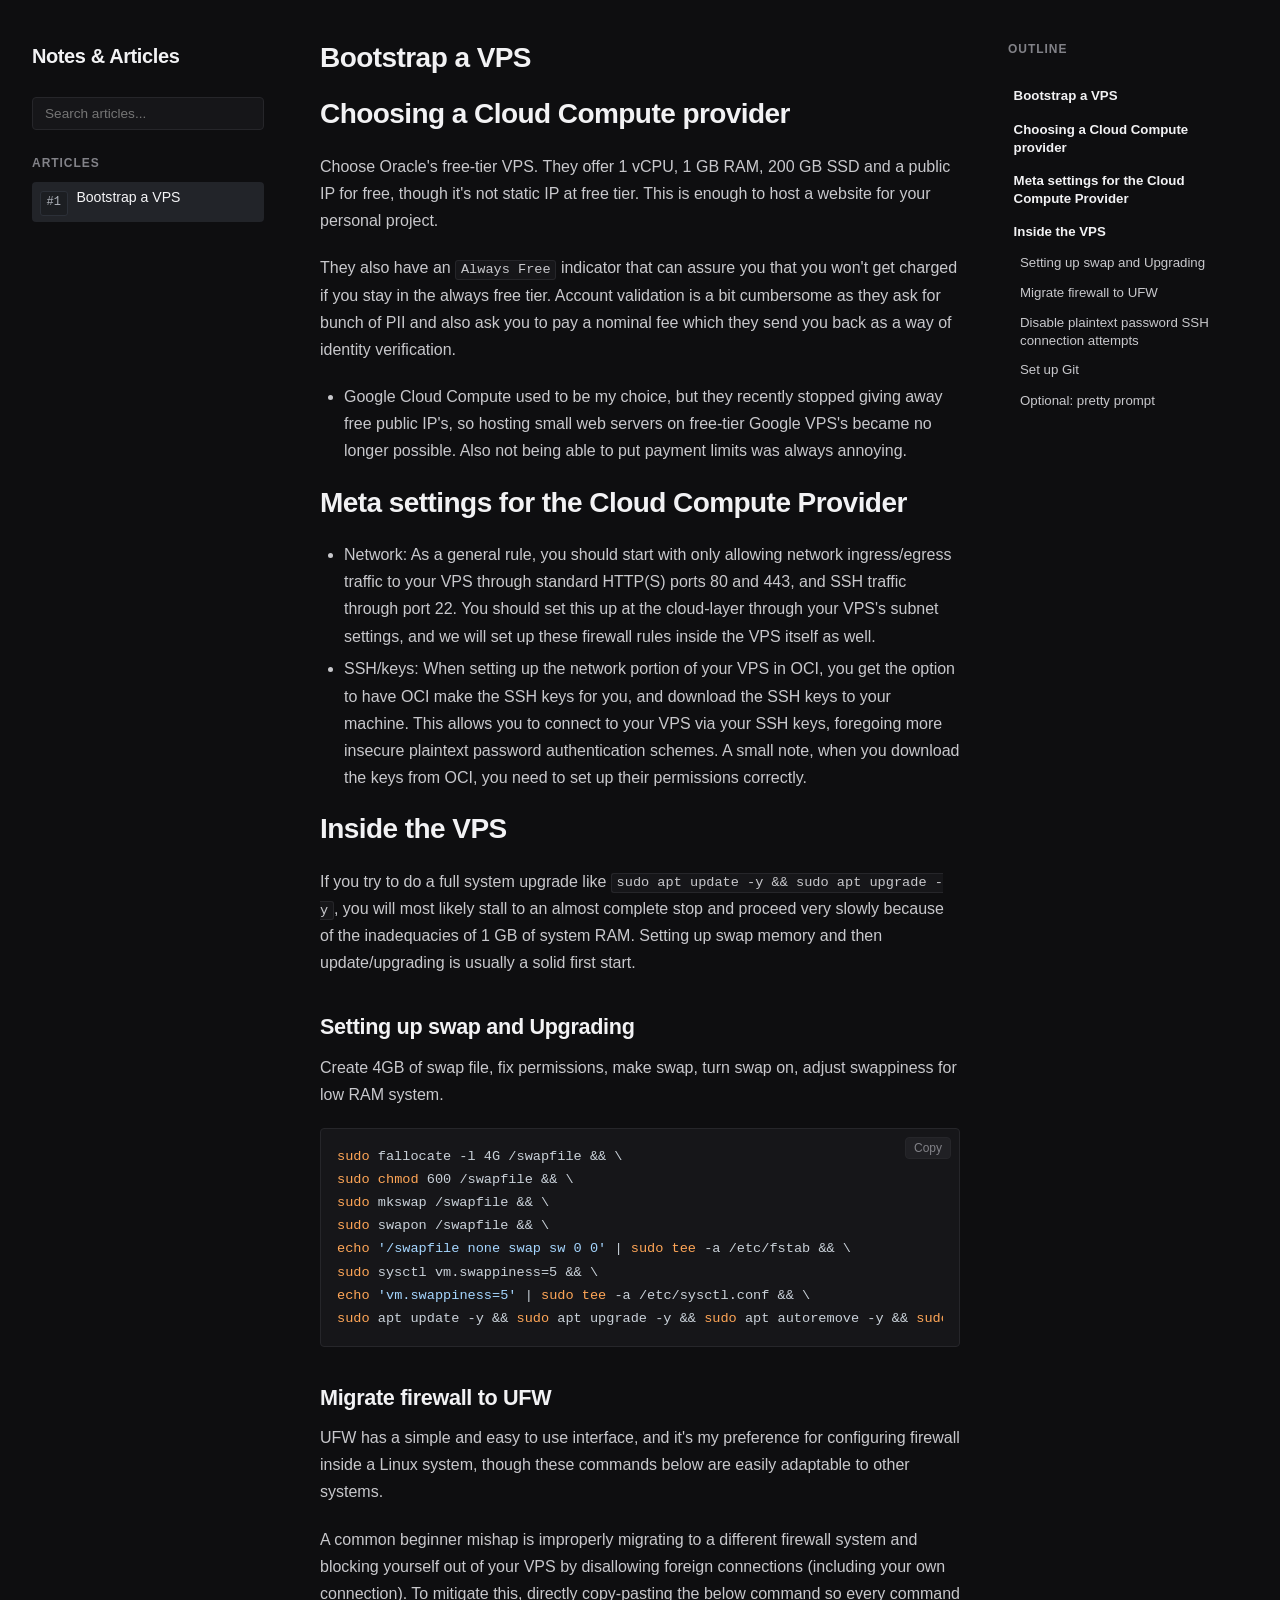
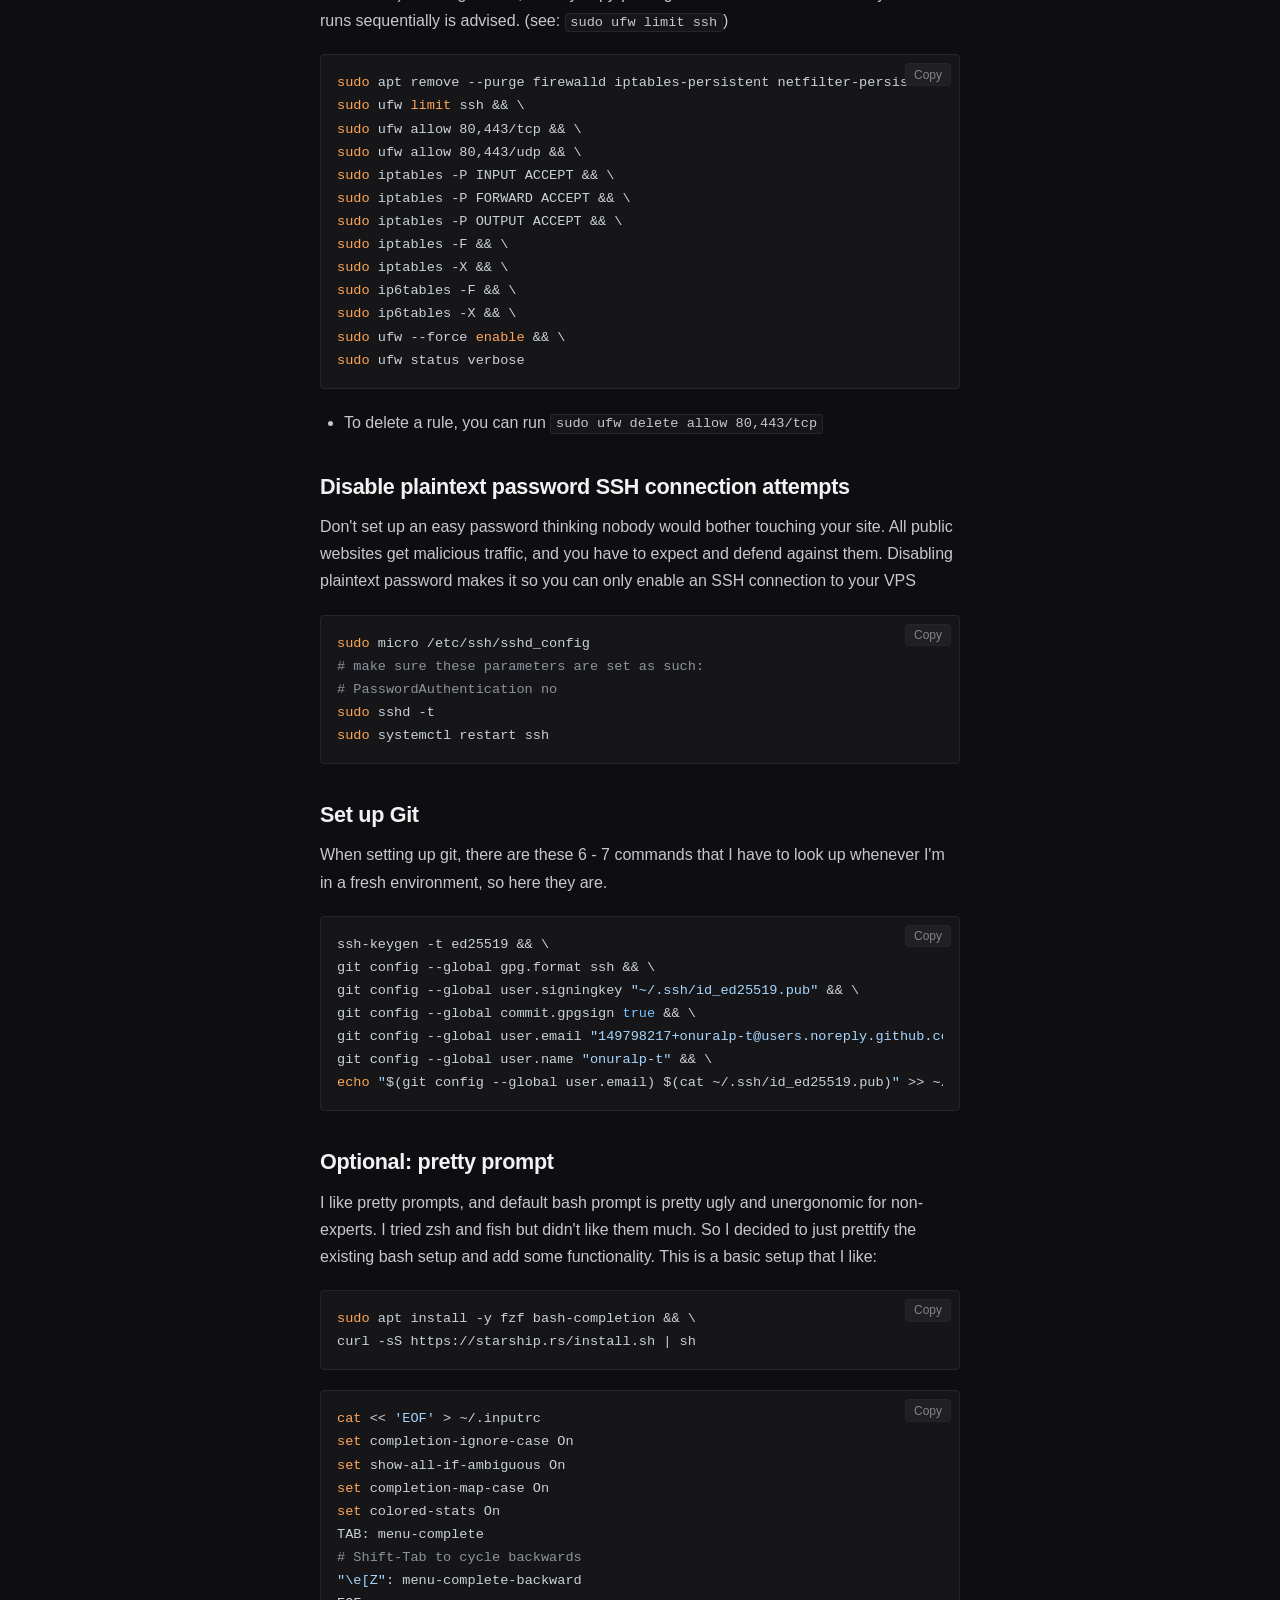
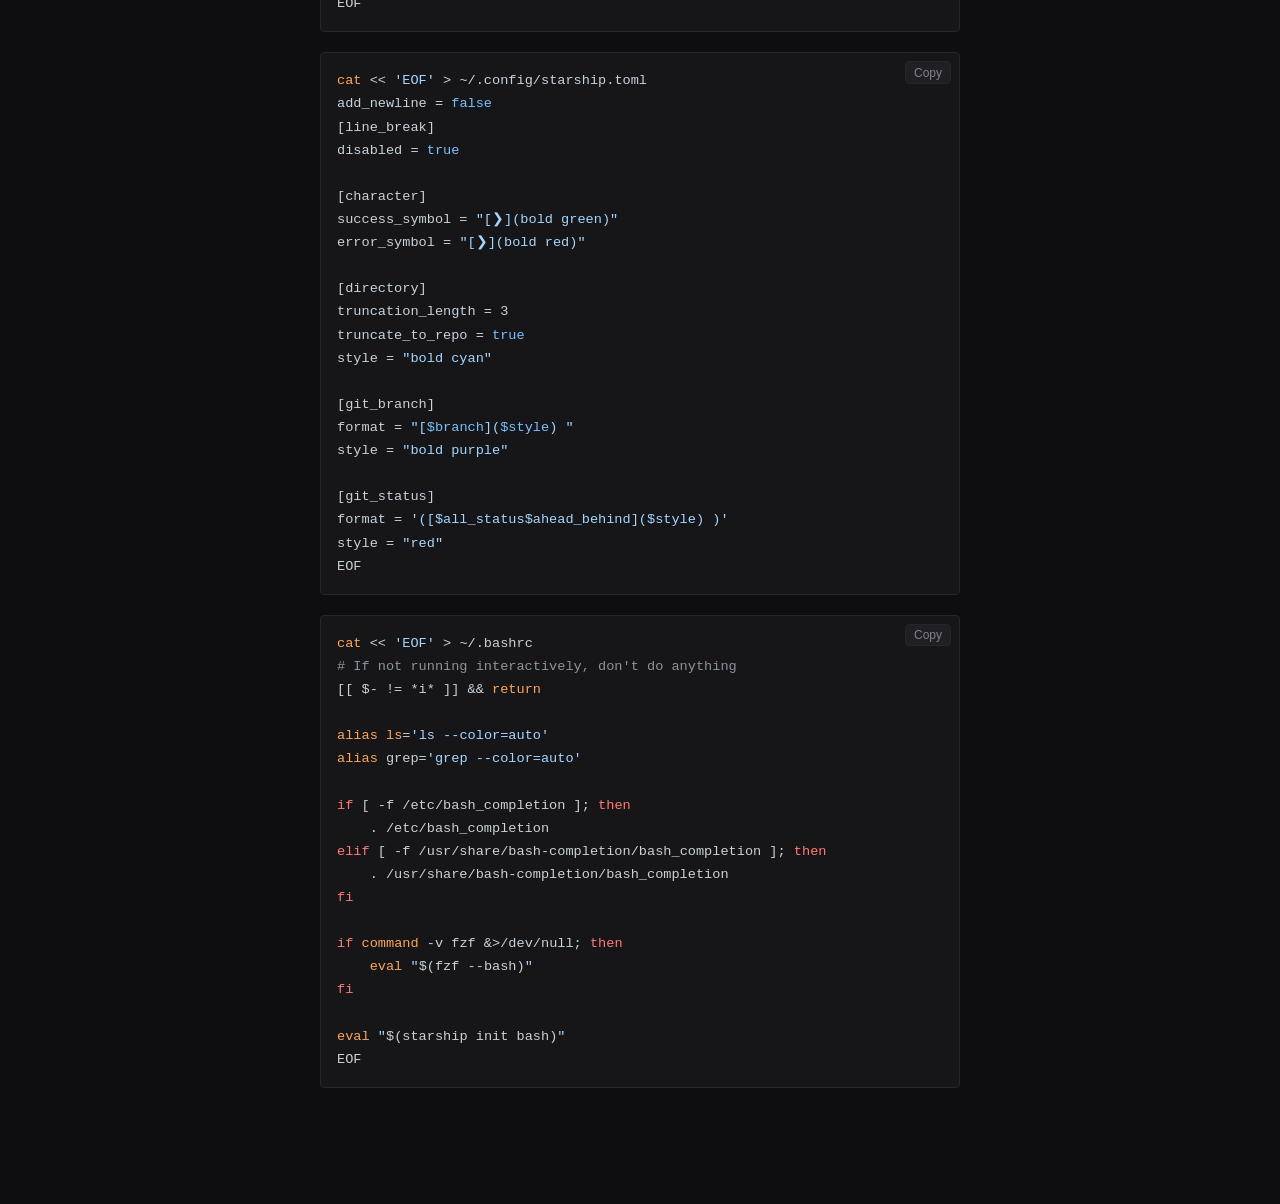
==== commit 0a95a35c: "add favicon" ====
--- a/index.html
+++ b/index.html
@@ -3,6 +3,7 @@
 <head>
   <meta charset="UTF-8">
   <meta name="viewport" content="width=device-width, initial-scale=1.0">
+  <link rel="icon" type="image/x-icon" href="./assets/favicon.ico">
   <title>Notes &amp; Articles</title>
   <link rel="stylesheet" href="assets/style.css">
   <link rel="stylesheet" href="assets/highlight-dark.min.css">
@@ -45,7 +46,7 @@
 </ul>
 <h1 id="art-1-meta-settings-for-the-cloud-compute-provider" class="article-heading"><a class="heading-anchor" href="#art-1-meta-settings-for-the-cloud-compute-provider" title="Copy link to section" onclick="copyHeadingUrl(event, 'art-1-meta-settings-for-the-cloud-compute-provider')">&sect;</a>Meta settings for the Cloud Compute Provider</h1>
 <ul>
-<li>Network: As a general rule, you should start with only allowing network ingress/egress traffic to your VPS through standard HTTP(S) ports 80 and 443. You should set this up at the cloud-layer through your VPS's subnet settings, and we will set up these firewall rules inside the VPS itself as well.</li>
+<li>Network: As a general rule, you should start with only allowing network ingress/egress traffic to your VPS through standard HTTP(S) ports 80 and 443, and SSH traffic through port 22. You should set this up at the cloud-layer through your VPS's subnet settings, and we will set up these firewall rules inside the VPS itself as well.</li>
 <li>SSH/keys: When setting up the network portion of your VPS in OCI, you get the option to have OCI make the SSH keys for you, and download the SSH keys to your machine. This allows you to connect to your VPS via your SSH keys, foregoing more insecure plaintext password authentication schemes. A small note, when you download the keys from OCI, you need to set up their permissions correctly.</li>
 </ul>
 <h1 id="art-1-inside-the-vps" class="article-heading"><a class="heading-anchor" href="#art-1-inside-the-vps" title="Copy link to section" onclick="copyHeadingUrl(event, 'art-1-inside-the-vps')">&sect;</a>Inside the VPS</h1>
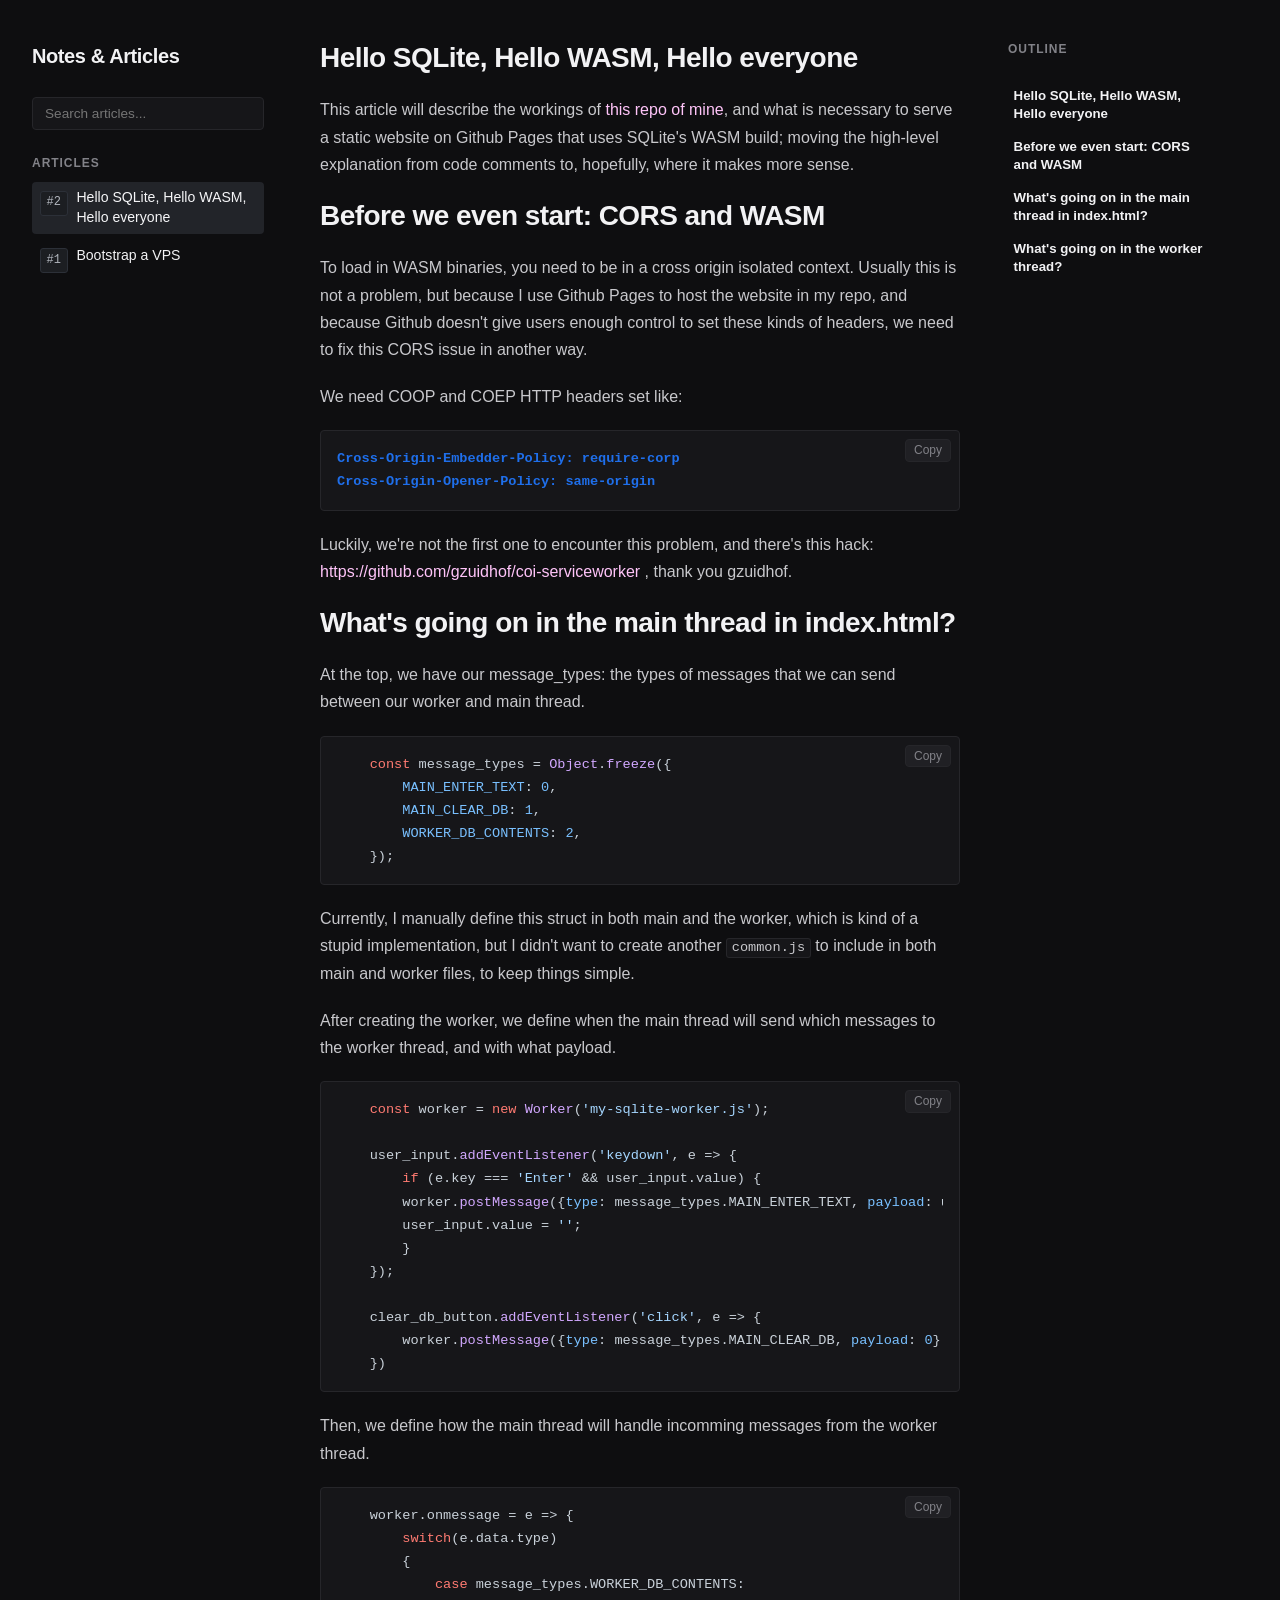
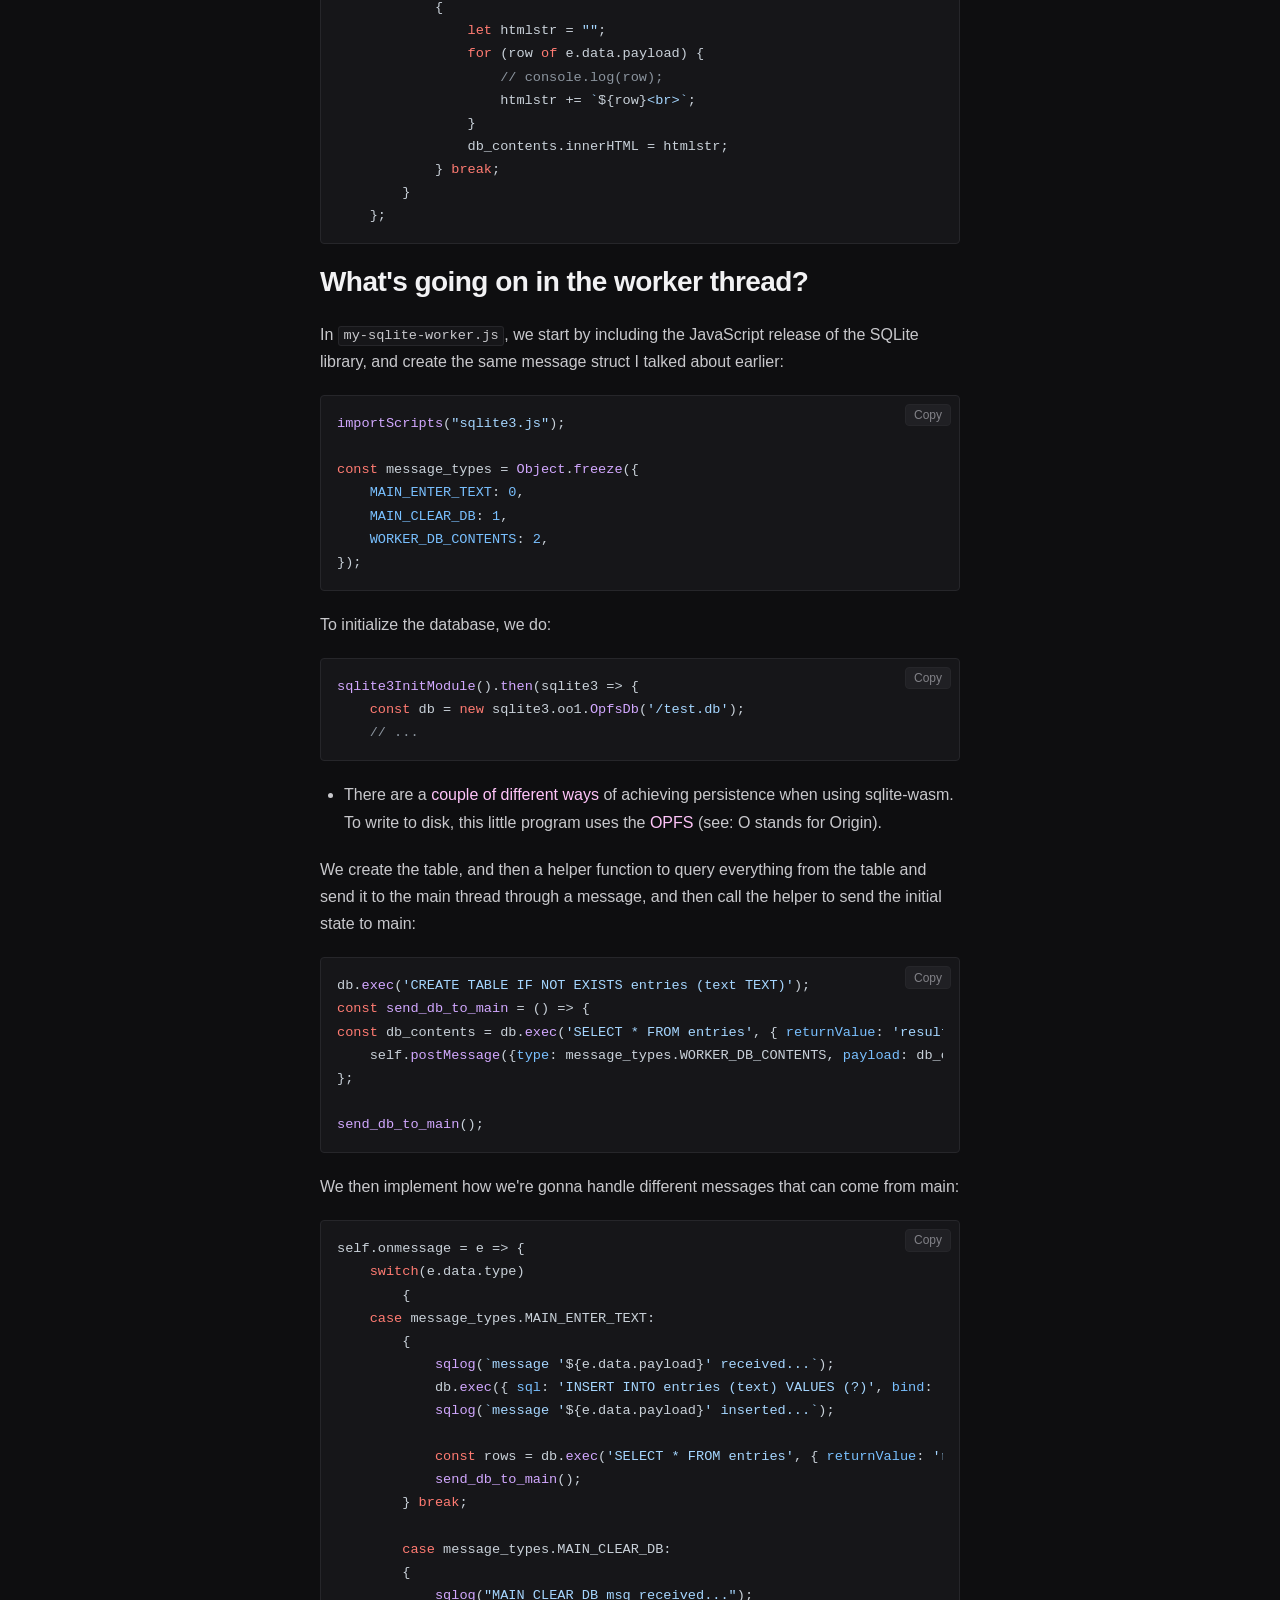
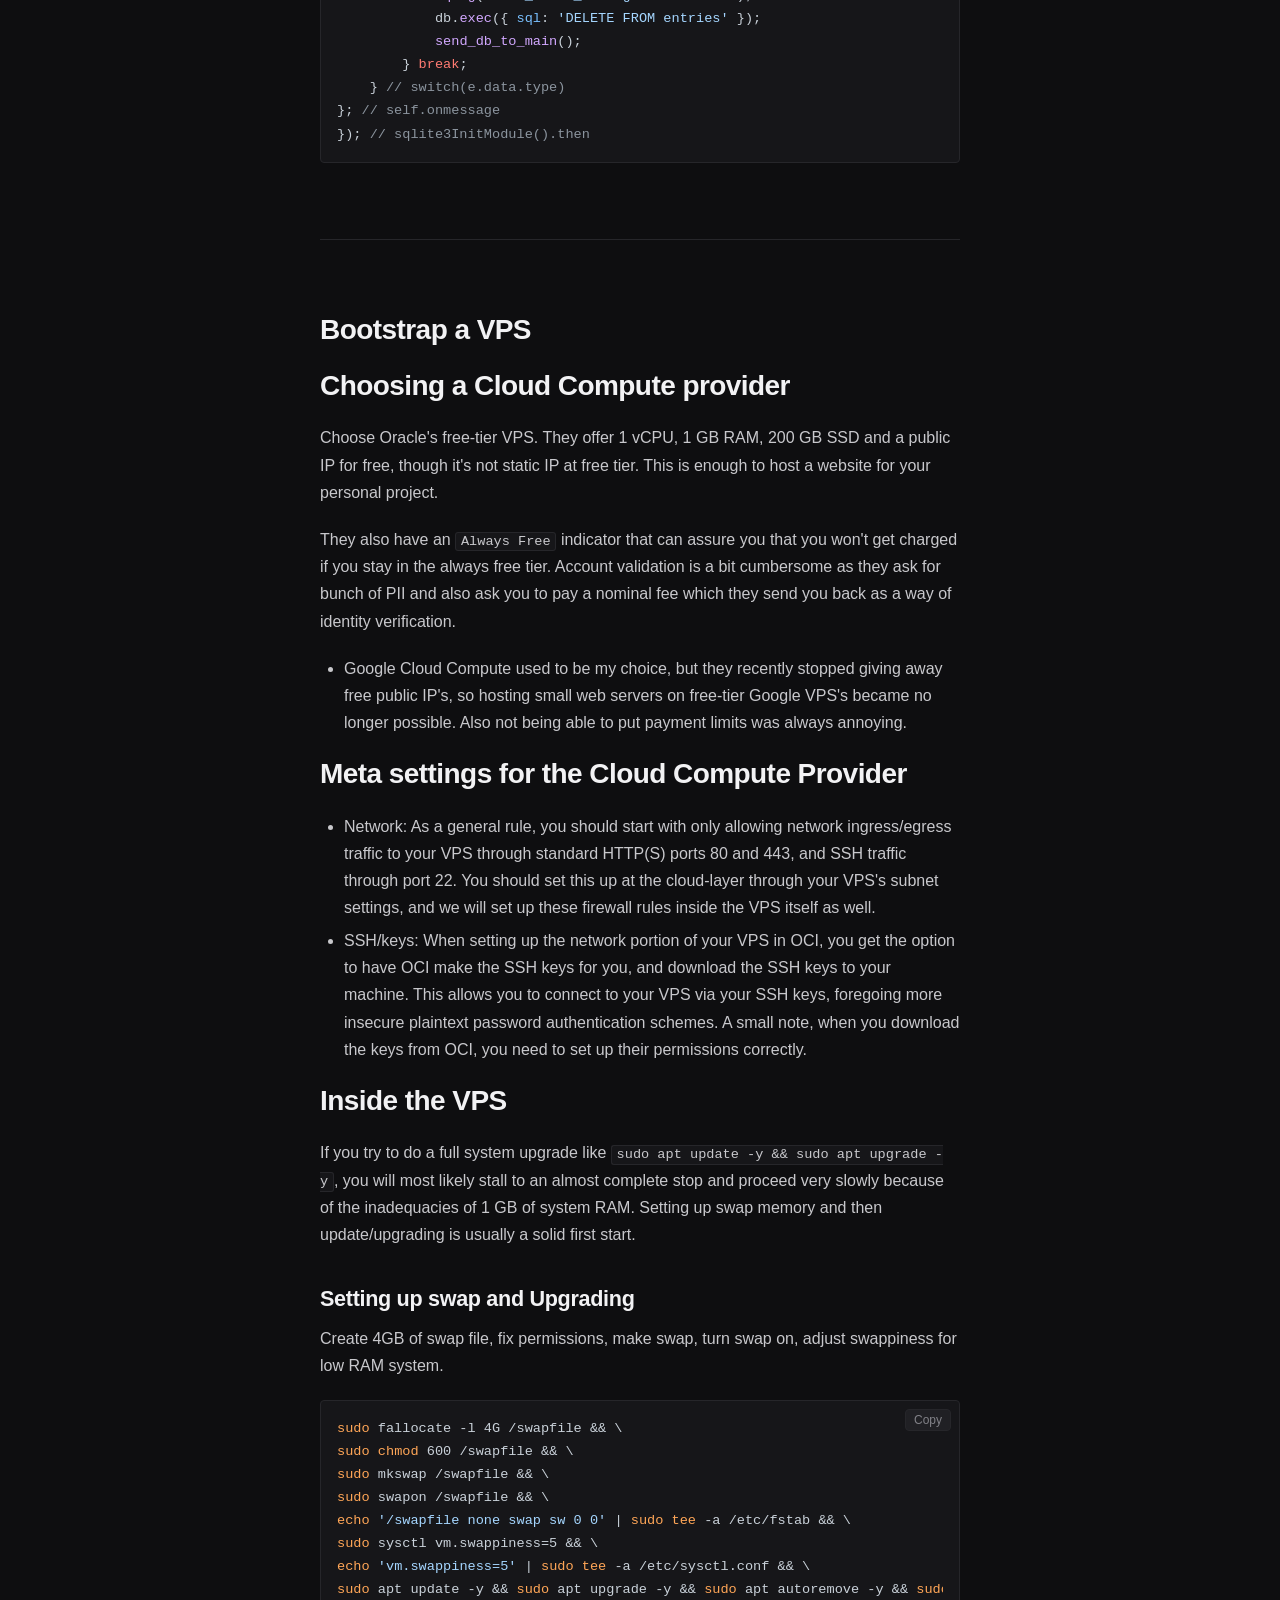
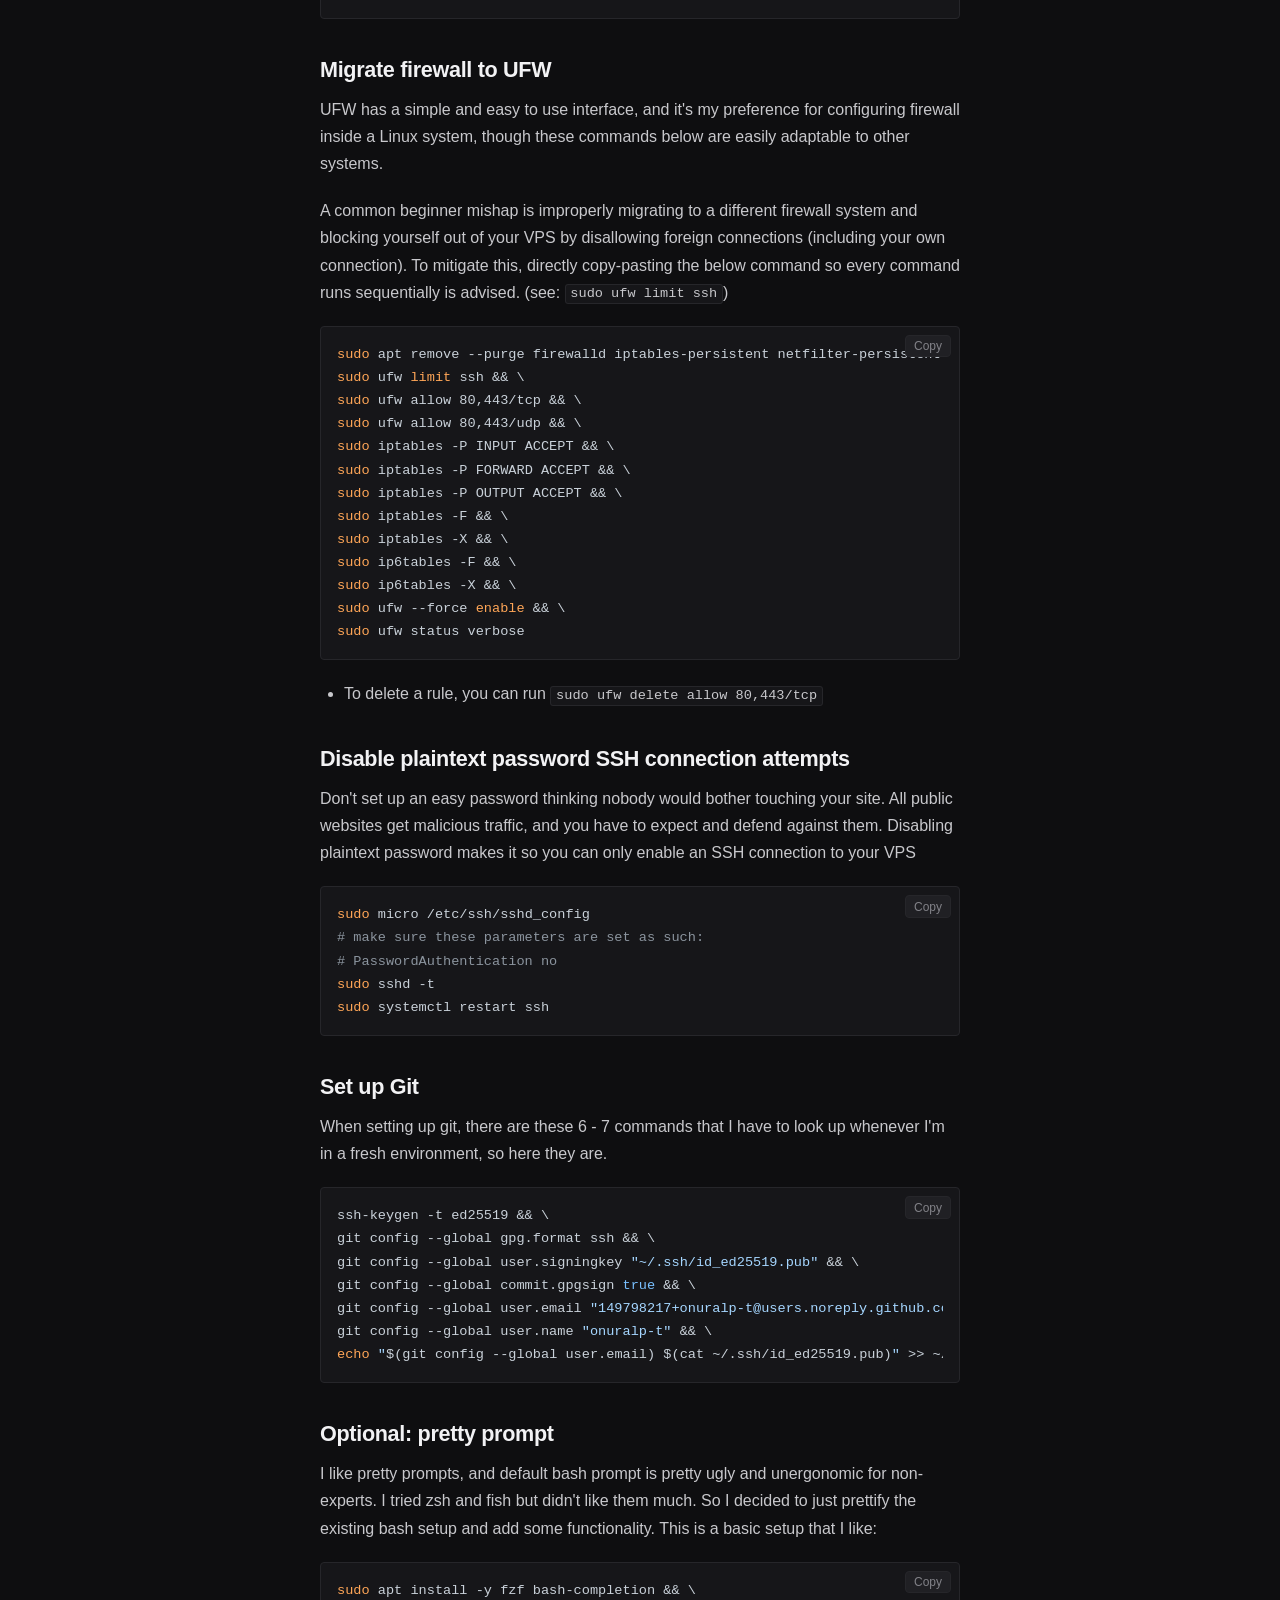
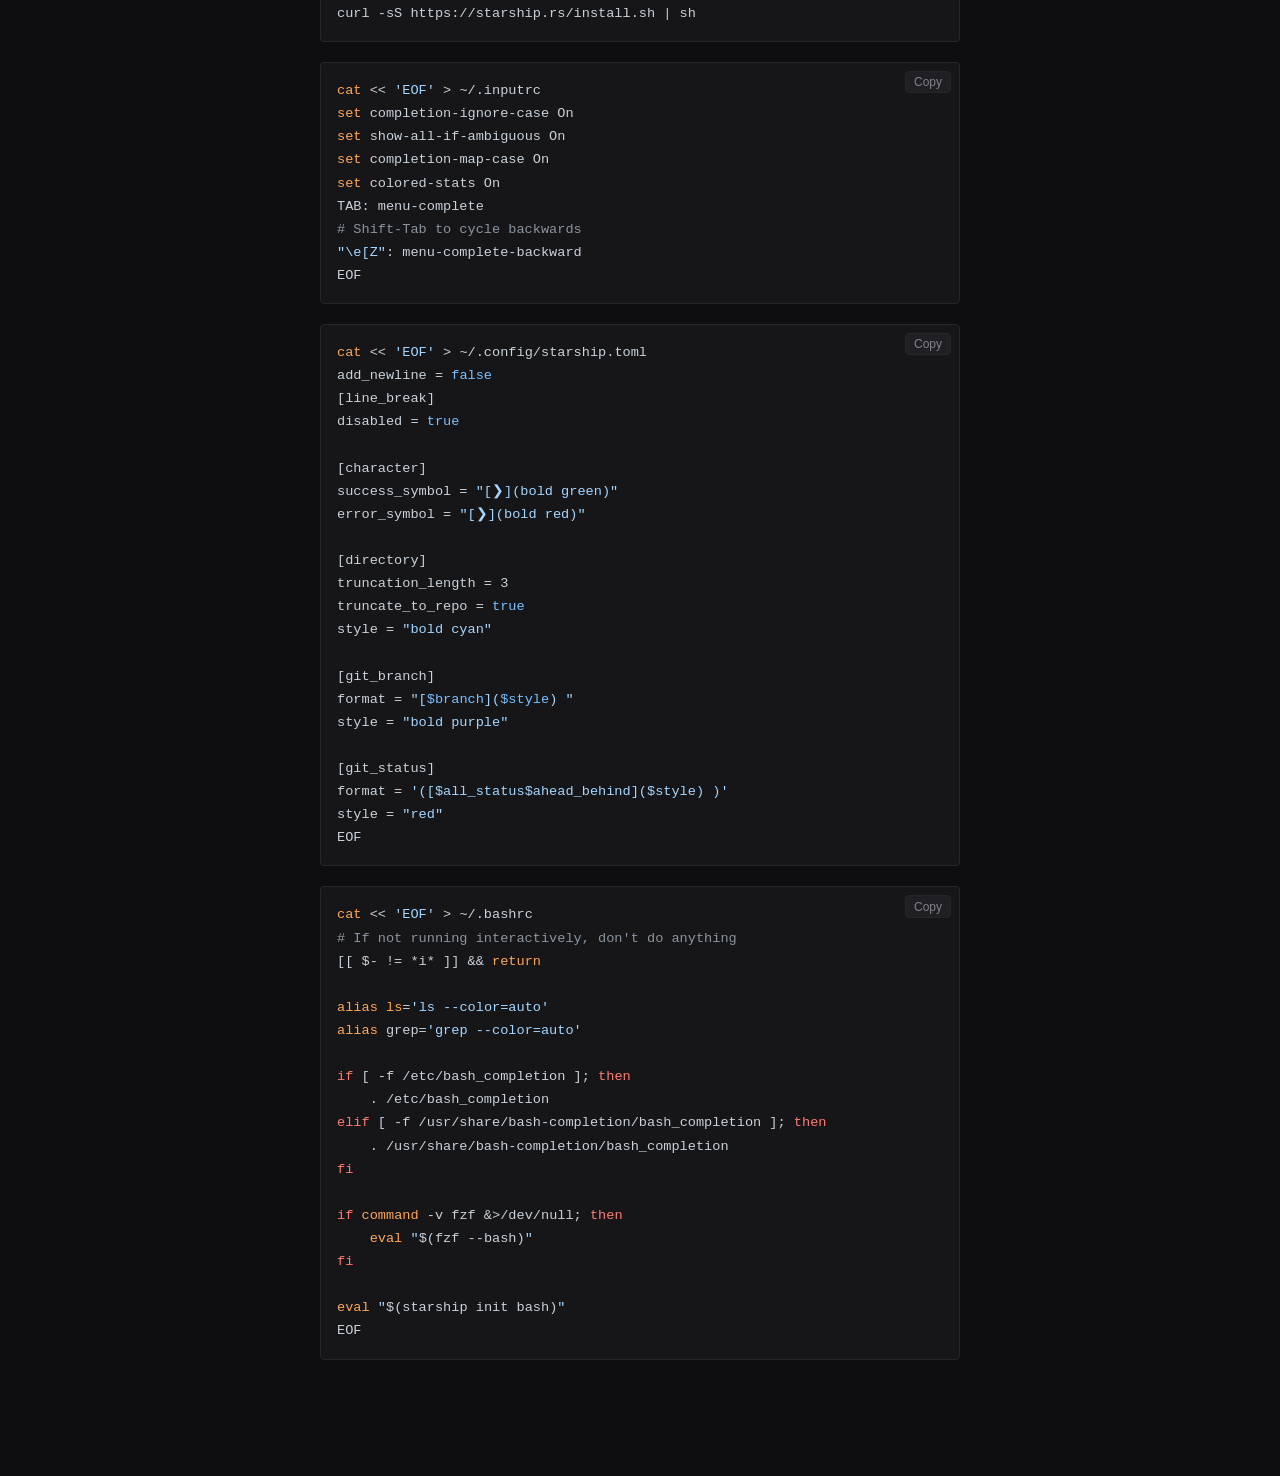
==== commit 50883c7f: "add article 2: wasm hello world" ====
--- a/index.html
+++ b/index.html
@@ -26,7 +26,11 @@
       <nav aria-label="Articles">
         <div class="sidebar-heading">Articles</div>
         <ul class="article-list" id="articles-nav">
-          <li class="article-list-item active" id="nav-art-1" data-order="1" data-title="Bootstrap a VPS">
+          <li class="article-list-item active" id="nav-art-2" data-order="2" data-title="Hello SQLite, Hello WASM, Hello everyone">
+            <span class="order-badge">#2</span>
+            <a class="article-list-link" href="#article-2-how-to-wasm" onclick="selectArticle(2)">Hello SQLite, Hello WASM, Hello everyone</a>
+          </li>
+          <li class="article-list-item" id="nav-art-1" data-order="1" data-title="Bootstrap a VPS">
             <span class="order-badge">#1</span>
             <a class="article-list-link" href="#article-1-bootstrap-a-vps" onclick="selectArticle(1)">Bootstrap a VPS</a>
           </li>
@@ -35,6 +39,111 @@
     </aside>
 
     <main class="main-stream" id="articles-stream">
+      <article class="article-card" id="article-2-how-to-wasm" data-order="2" data-title="Hello SQLite, Hello WASM, Hello everyone">
+        <div class="article-body">
+<h1 id="art-2-hello-sqlite-hello-wasm-hello-everyone" class="article-heading"><a class="heading-anchor" href="#art-2-hello-sqlite-hello-wasm-hello-everyone" title="Copy link to section" onclick="copyHeadingUrl(event, 'art-2-hello-sqlite-hello-wasm-hello-everyone')">&sect;</a>Hello SQLite, Hello WASM, Hello everyone</h1>
+<p>This article will describe the workings of <a href="https://github.com/onuralp-t/hello-sqlite-wasm">this repo of mine</a>, and what is necessary to serve a static website on Github Pages that uses SQLite's WASM build; moving the high-level explanation from code comments to, hopefully, where it makes more sense.</p>
+<h1 id="art-2-before-we-even-start-cors-and-wasm" class="article-heading"><a class="heading-anchor" href="#art-2-before-we-even-start-cors-and-wasm" title="Copy link to section" onclick="copyHeadingUrl(event, 'art-2-before-we-even-start-cors-and-wasm')">&sect;</a>Before we even start: CORS and WASM</h1>
+<p>To load in WASM binaries, you need to be in a cross origin isolated context. Usually this is not a problem, but because I use Github Pages to host the website in my repo, and because Github doesn't give users enough control to set these kinds of headers, we need to fix this CORS issue in another way.</p>
+<p>We need COOP and COEP HTTP headers set like:</p>
+<pre><code>Cross-Origin-Embedder-Policy: require-corp
+Cross-Origin-Opener-Policy: same-origin
+</code></pre>
+<p>Luckily, we're not the first one to encounter this problem, and there's this hack: <a href="https://github.com/gzuidhof/coi-serviceworker">https://github.com/gzuidhof/coi-serviceworker</a> , thank you gzuidhof.</p>
+<h1 id="art-2-whats-going-on-in-the-main-thread-in-indexhtml" class="article-heading"><a class="heading-anchor" href="#art-2-whats-going-on-in-the-main-thread-in-indexhtml" title="Copy link to section" onclick="copyHeadingUrl(event, 'art-2-whats-going-on-in-the-main-thread-in-indexhtml')">&sect;</a>What's going on in the main thread in index.html?</h1>
+<p>At the top, we have our message_types: the types of messages that we can send between our worker and main thread.</p>
+<pre><code class="language-js">    const message_types = Object.freeze({
+        MAIN_ENTER_TEXT: 0,
+        MAIN_CLEAR_DB: 1,
+        WORKER_DB_CONTENTS: 2,
+    });
+</code></pre>
+<p>Currently, I manually define this struct in both main and the worker, which is kind of a stupid implementation, but I didn't want to create another <code>common.js</code> to include in both main and worker files, to keep things simple.</p>
+<p>After creating the worker, we define when the main thread will send which messages to the worker thread, and with what payload.</p>
+<pre><code class="language-js">    const worker = new Worker('my-sqlite-worker.js');
+
+    user_input.addEventListener('keydown', e =&gt; {
+        if (e.key === 'Enter' &amp;&amp; user_input.value) {
+        worker.postMessage({type: message_types.MAIN_ENTER_TEXT, payload: user_input.value});
+        user_input.value = '';
+        }
+    });
+
+    clear_db_button.addEventListener('click', e =&gt; {
+        worker.postMessage({type: message_types.MAIN_CLEAR_DB, payload: 0});
+    })
+</code></pre>
+<p>Then, we define how the main thread will handle incomming messages from the worker thread.</p>
+<pre><code class="language-js">    worker.onmessage = e =&gt; {
+        switch(e.data.type)
+        {
+            case message_types.WORKER_DB_CONTENTS:
+            {
+                let htmlstr = "";
+                for (row of e.data.payload) {
+                    // console.log(row);
+                    htmlstr += `${row}&lt;br&gt;`;
+                }
+                db_contents.innerHTML = htmlstr;
+            } break;
+        }
+    };
+</code></pre>
+<h1 id="art-2-whats-going-on-in-the-worker-thread" class="article-heading"><a class="heading-anchor" href="#art-2-whats-going-on-in-the-worker-thread" title="Copy link to section" onclick="copyHeadingUrl(event, 'art-2-whats-going-on-in-the-worker-thread')">&sect;</a>What's going on in the worker thread?</h1>
+<p>In <code>my-sqlite-worker.js</code>, we start by including the JavaScript release of the SQLite library, and create the same message struct I talked about earlier:</p>
+<pre><code class="language-js">importScripts("sqlite3.js");
+
+const message_types = Object.freeze({
+    MAIN_ENTER_TEXT: 0,
+    MAIN_CLEAR_DB: 1,
+    WORKER_DB_CONTENTS: 2,
+});
+</code></pre>
+<p>To initialize the database, we do:</p>
+<pre><code class="language-js">sqlite3InitModule().then(sqlite3 =&gt; {
+    const db = new sqlite3.oo1.OpfsDb('/test.db');
+    // ...
+</code></pre>
+<ul>
+<li>There are a <a href="https://sqlite.org/wasm/doc/trunk/persistence.md">couple of different ways</a> of achieving persistence when using sqlite-wasm. To write to disk, this little program uses the <a href="https://developer.mozilla.org/en-US/docs/Web/API/File_System_API/Origin_private_file_system">OPFS</a> (see: O stands for Origin).</li>
+</ul>
+<p>We create the table, and then a helper function to query everything from the table and send it to the main thread through a message, and then call the helper to send the initial state to main:</p>
+<pre><code class="language-js">db.exec('CREATE TABLE IF NOT EXISTS entries (text TEXT)');
+const send_db_to_main = () =&gt; {
+const db_contents = db.exec('SELECT * FROM entries', { returnValue: 'resultRows' });
+    self.postMessage({type: message_types.WORKER_DB_CONTENTS, payload: db_contents});
+};
+    
+send_db_to_main();
+</code></pre>
+<p>We then implement how we're gonna handle different messages that can come from main:</p>
+<pre><code class="language-js">self.onmessage = e =&gt; {
+    switch(e.data.type)
+	{
+    case message_types.MAIN_ENTER_TEXT:
+        {
+            sqlog(`message '${e.data.payload}' received...`);
+            db.exec({ sql: 'INSERT INTO entries (text) VALUES (?)', bind: [e.data.payload] });
+            sqlog(`message '${e.data.payload}' inserted...`);
+
+            const rows = db.exec('SELECT * FROM entries', { returnValue: 'resultRows' });
+            send_db_to_main();
+        } break;
+
+        case message_types.MAIN_CLEAR_DB:
+        {
+            sqlog("MAIN_CLEAR_DB msg received...");
+            db.exec({ sql: 'DELETE FROM entries' });
+            send_db_to_main();
+        } break;
+    } // switch(e.data.type)
+}; // self.onmessage
+}); // sqlite3InitModule().then
+</code></pre>
+
+        </div>
+      </article>
+
       <article class="article-card" id="article-1-bootstrap-a-vps" data-order="1" data-title="Bootstrap a VPS">
         <div class="article-body">
 <h1 id="art-1-bootstrap-a-vps" class="article-heading"><a class="heading-anchor" href="#art-1-bootstrap-a-vps" title="Copy link to section" onclick="copyHeadingUrl(event, 'art-1-bootstrap-a-vps')">&sect;</a>Bootstrap a VPS</h1>
@@ -167,7 +276,25 @@
     <aside class="sidebar-outline">
       <div class="sidebar-heading">Outline</div>
       <div class="outline-container" id="outline-container">
-        <div class="article-outline-block active" id="outline-art-1">
+        <div class="article-outline-block active" id="outline-art-2">
+          <div class="outline-item level-1">
+            <a class="outline-link" href="#art-2-hello-sqlite-hello-wasm-hello-everyone">Hello SQLite, Hello WASM, Hello everyone</a>
+            <button class="outline-copy-btn" onclick="copyHeadingUrl(event, 'art-2-hello-sqlite-hello-wasm-hello-everyone')" title="Copy link to section">&#x2398;</button>
+          </div>
+          <div class="outline-item level-1">
+            <a class="outline-link" href="#art-2-before-we-even-start-cors-and-wasm">Before we even start: CORS and WASM</a>
+            <button class="outline-copy-btn" onclick="copyHeadingUrl(event, 'art-2-before-we-even-start-cors-and-wasm')" title="Copy link to section">&#x2398;</button>
+          </div>
+          <div class="outline-item level-1">
+            <a class="outline-link" href="#art-2-whats-going-on-in-the-main-thread-in-indexhtml">What's going on in the main thread in index.html?</a>
+            <button class="outline-copy-btn" onclick="copyHeadingUrl(event, 'art-2-whats-going-on-in-the-main-thread-in-indexhtml')" title="Copy link to section">&#x2398;</button>
+          </div>
+          <div class="outline-item level-1">
+            <a class="outline-link" href="#art-2-whats-going-on-in-the-worker-thread">What's going on in the worker thread?</a>
+            <button class="outline-copy-btn" onclick="copyHeadingUrl(event, 'art-2-whats-going-on-in-the-worker-thread')" title="Copy link to section">&#x2398;</button>
+          </div>
+        </div>
+        <div class="article-outline-block" id="outline-art-1">
           <div class="outline-item level-1">
             <a class="outline-link" href="#art-1-bootstrap-a-vps">Bootstrap a VPS</a>
             <button class="outline-copy-btn" onclick="copyHeadingUrl(event, 'art-1-bootstrap-a-vps')" title="Copy link to section">&#x2398;</button>
--- a/assets/style.css
+++ b/assets/style.css
@@ -8,6 +8,7 @@
   --bg-tertiary: #202024;
   --text-primary: #f2f2f4;
   --text-secondary: #c8c8cc;
+  --text-link: #ffc4f9;
   --text-muted: #828288;
   --border-color: #26262a;
   --border-subtle: #1c1c20;
@@ -224,6 +225,10 @@
 
 .article-body li {
   margin-bottom: 0.35rem;
+}
+
+.article-body a {
+    color: var(--text-link);
 }
 
 .article-body blockquote {
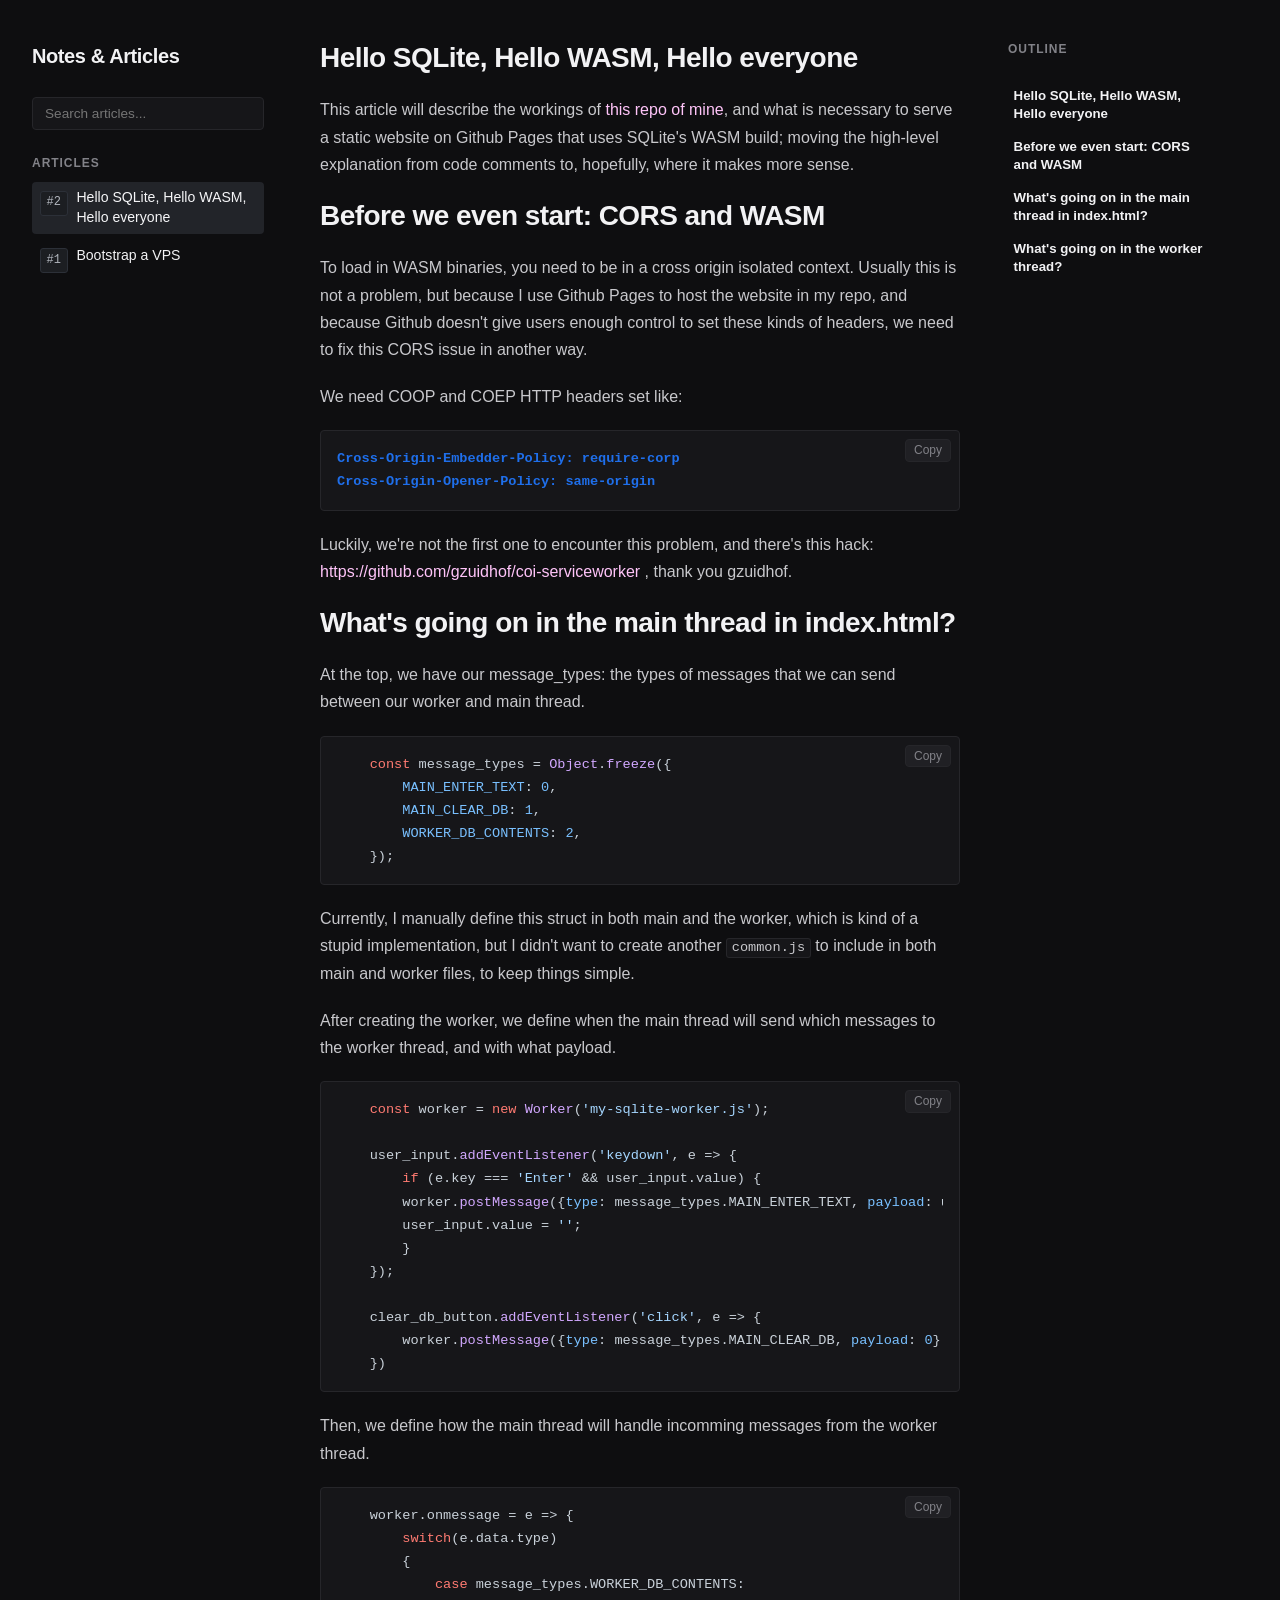
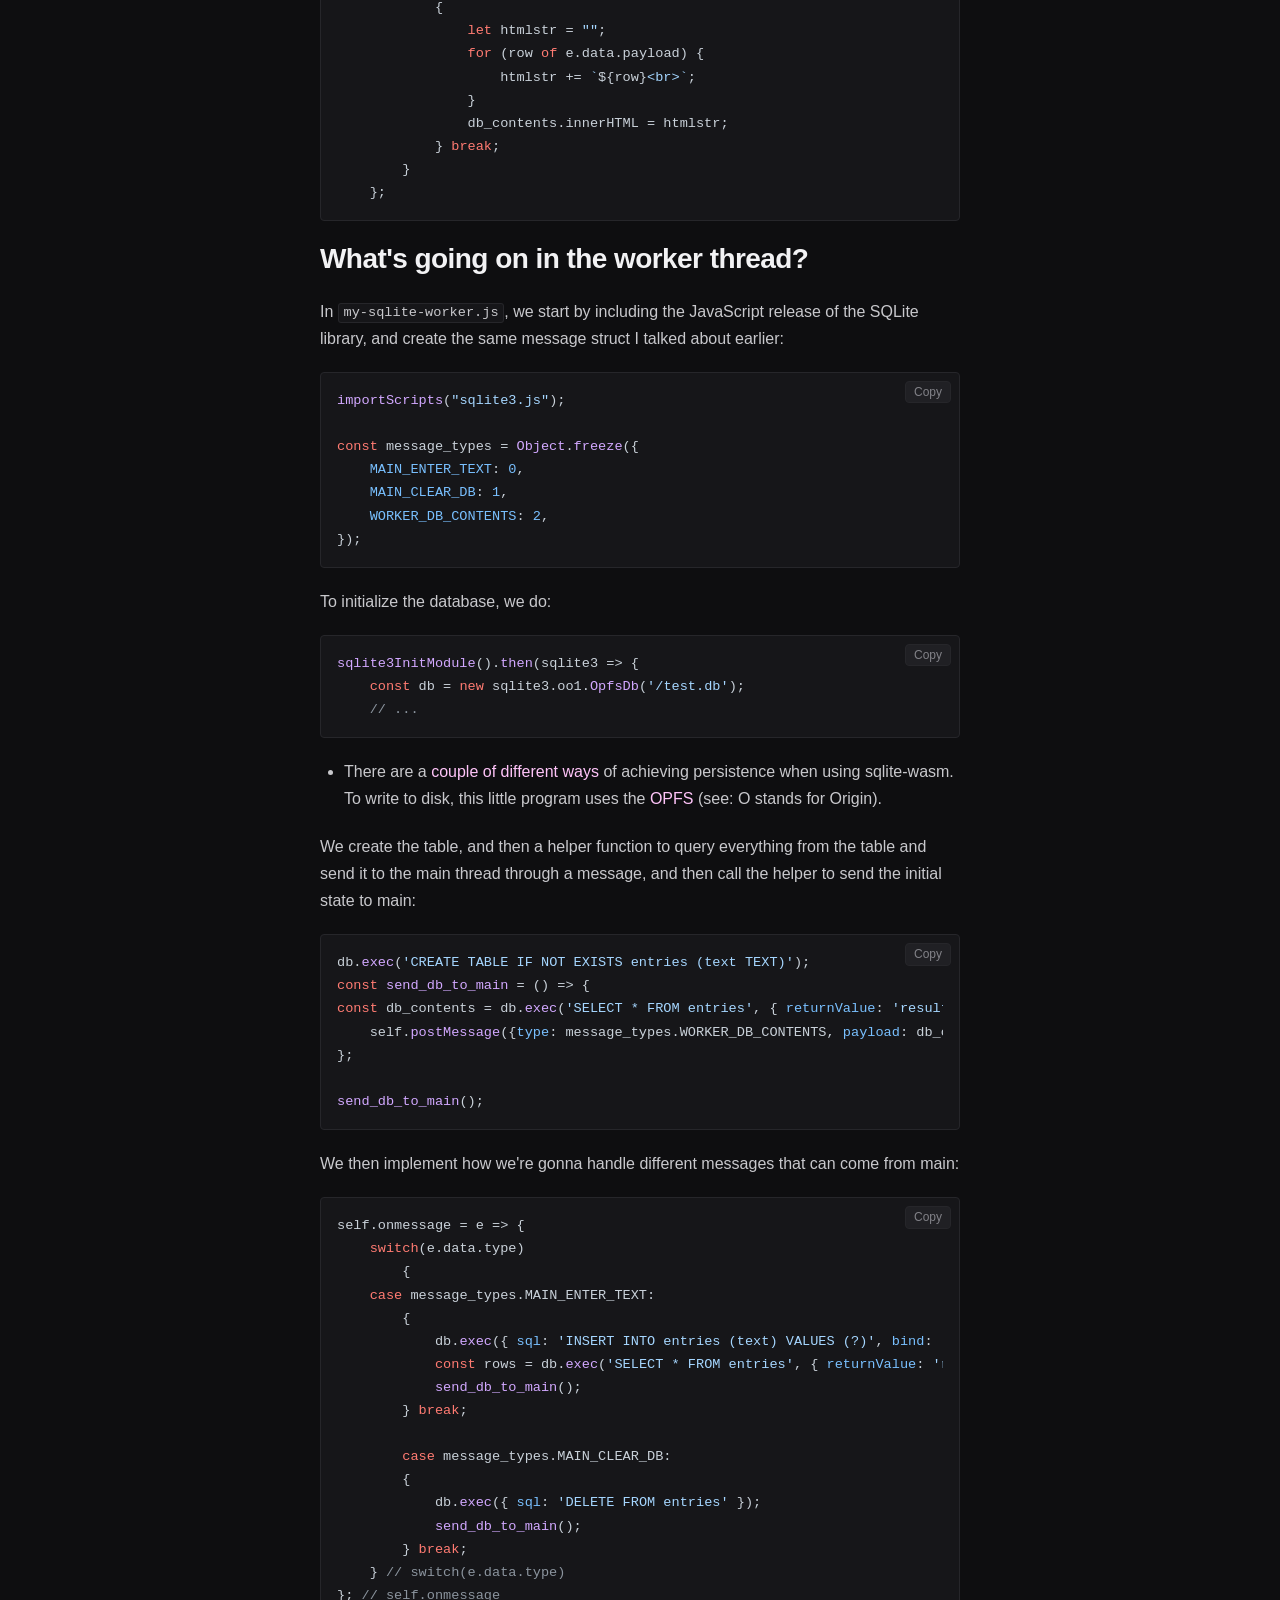
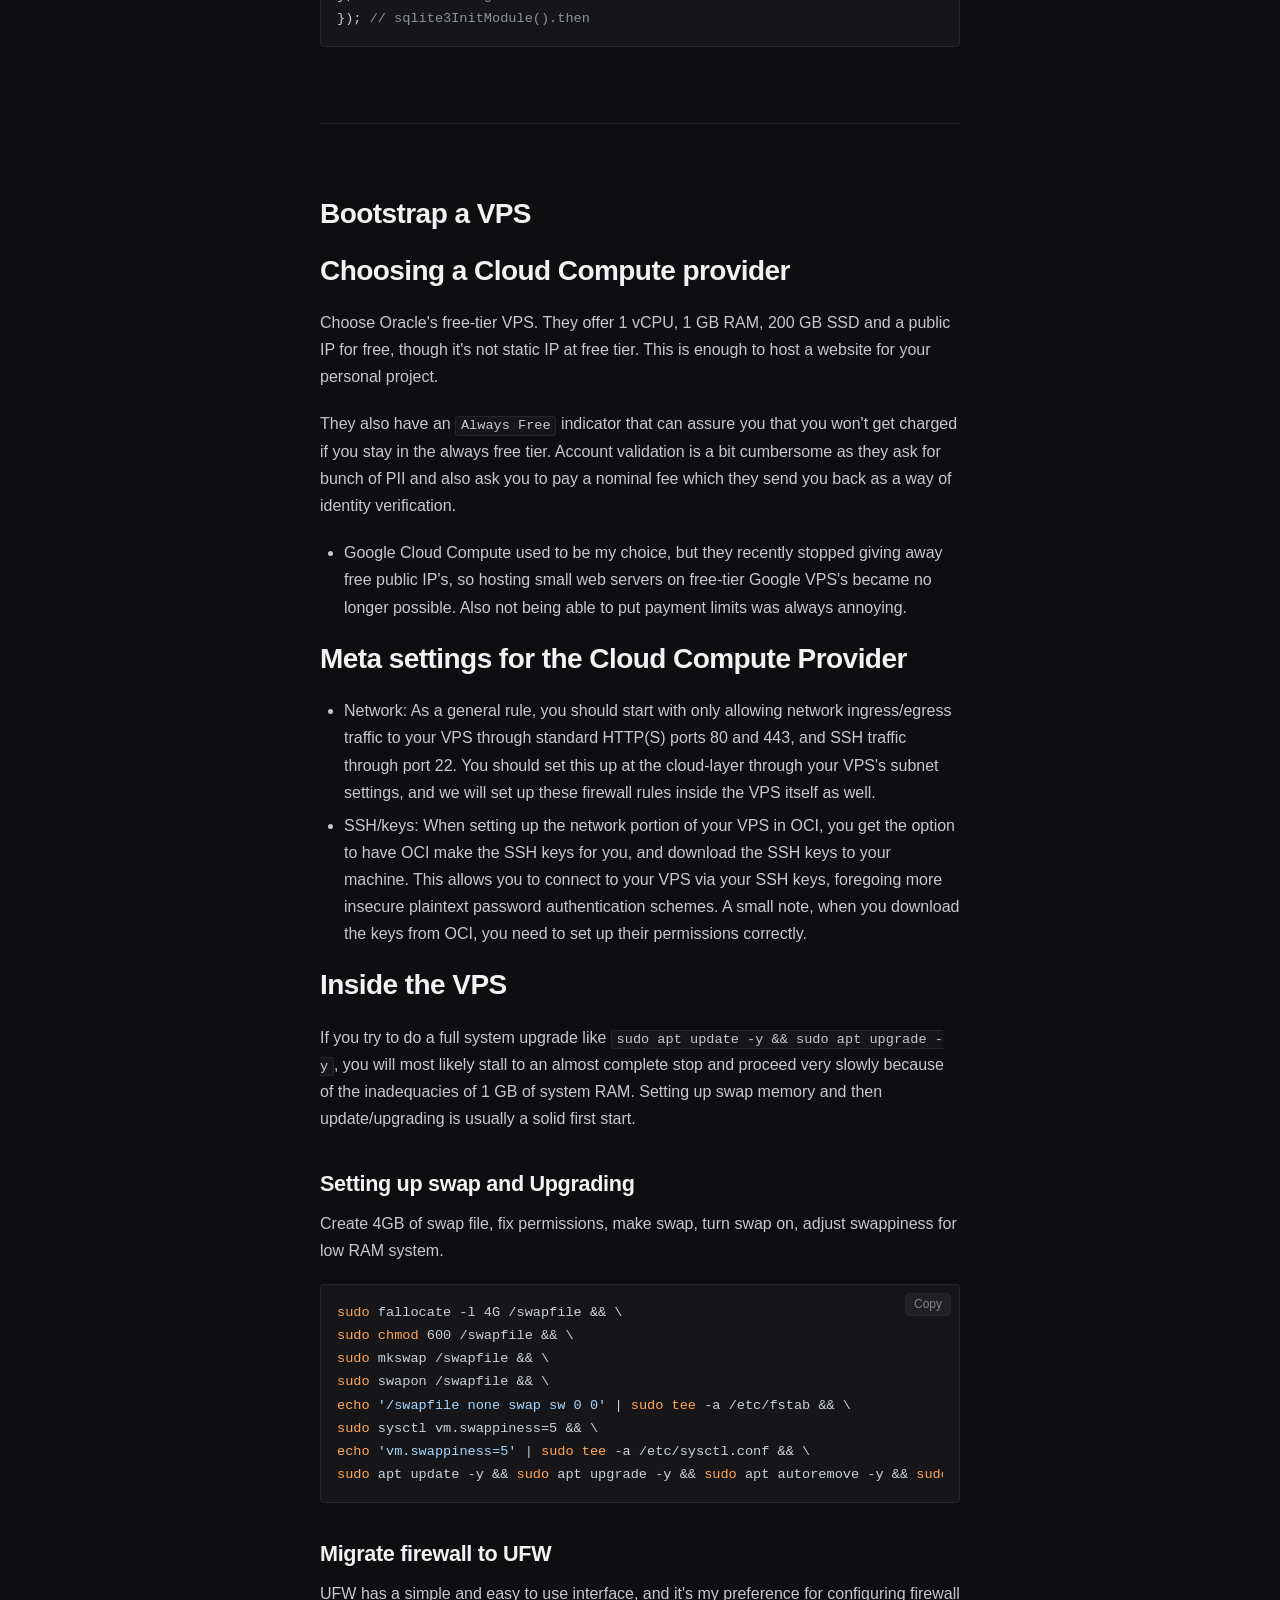
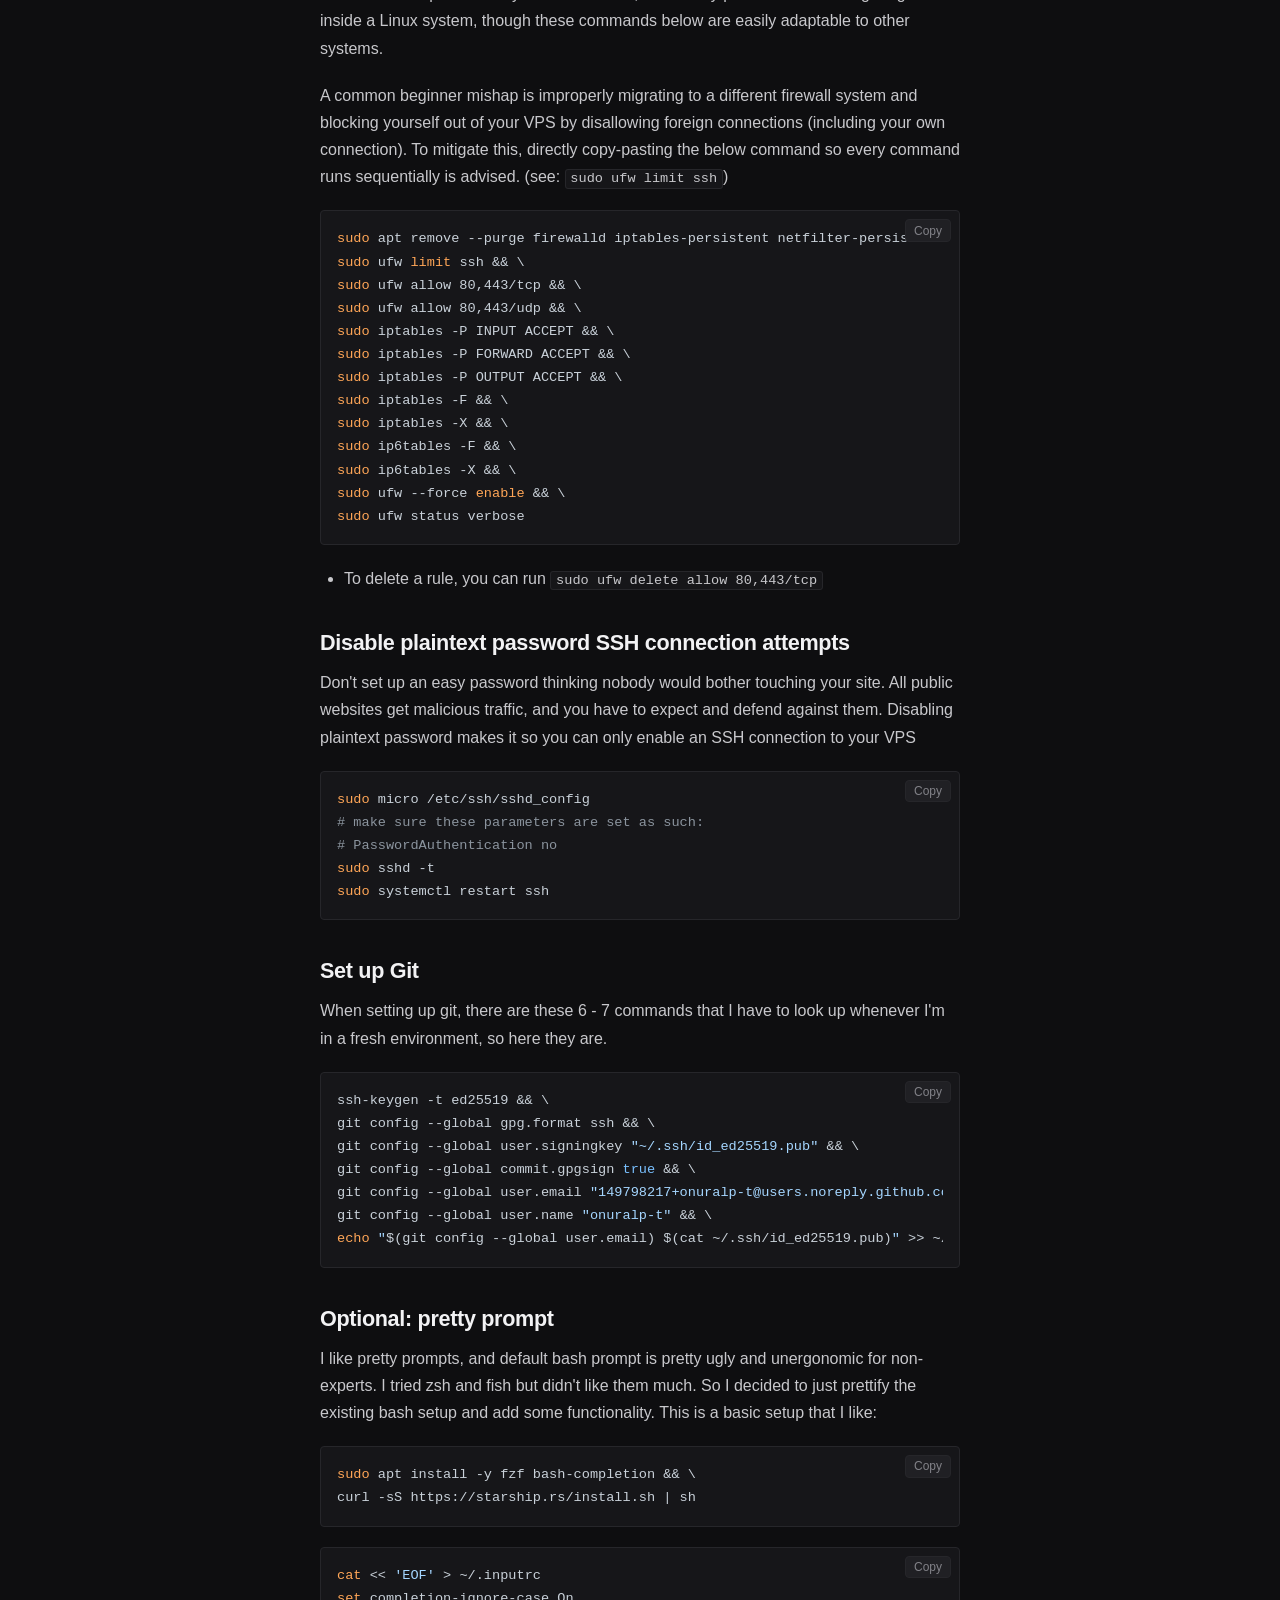
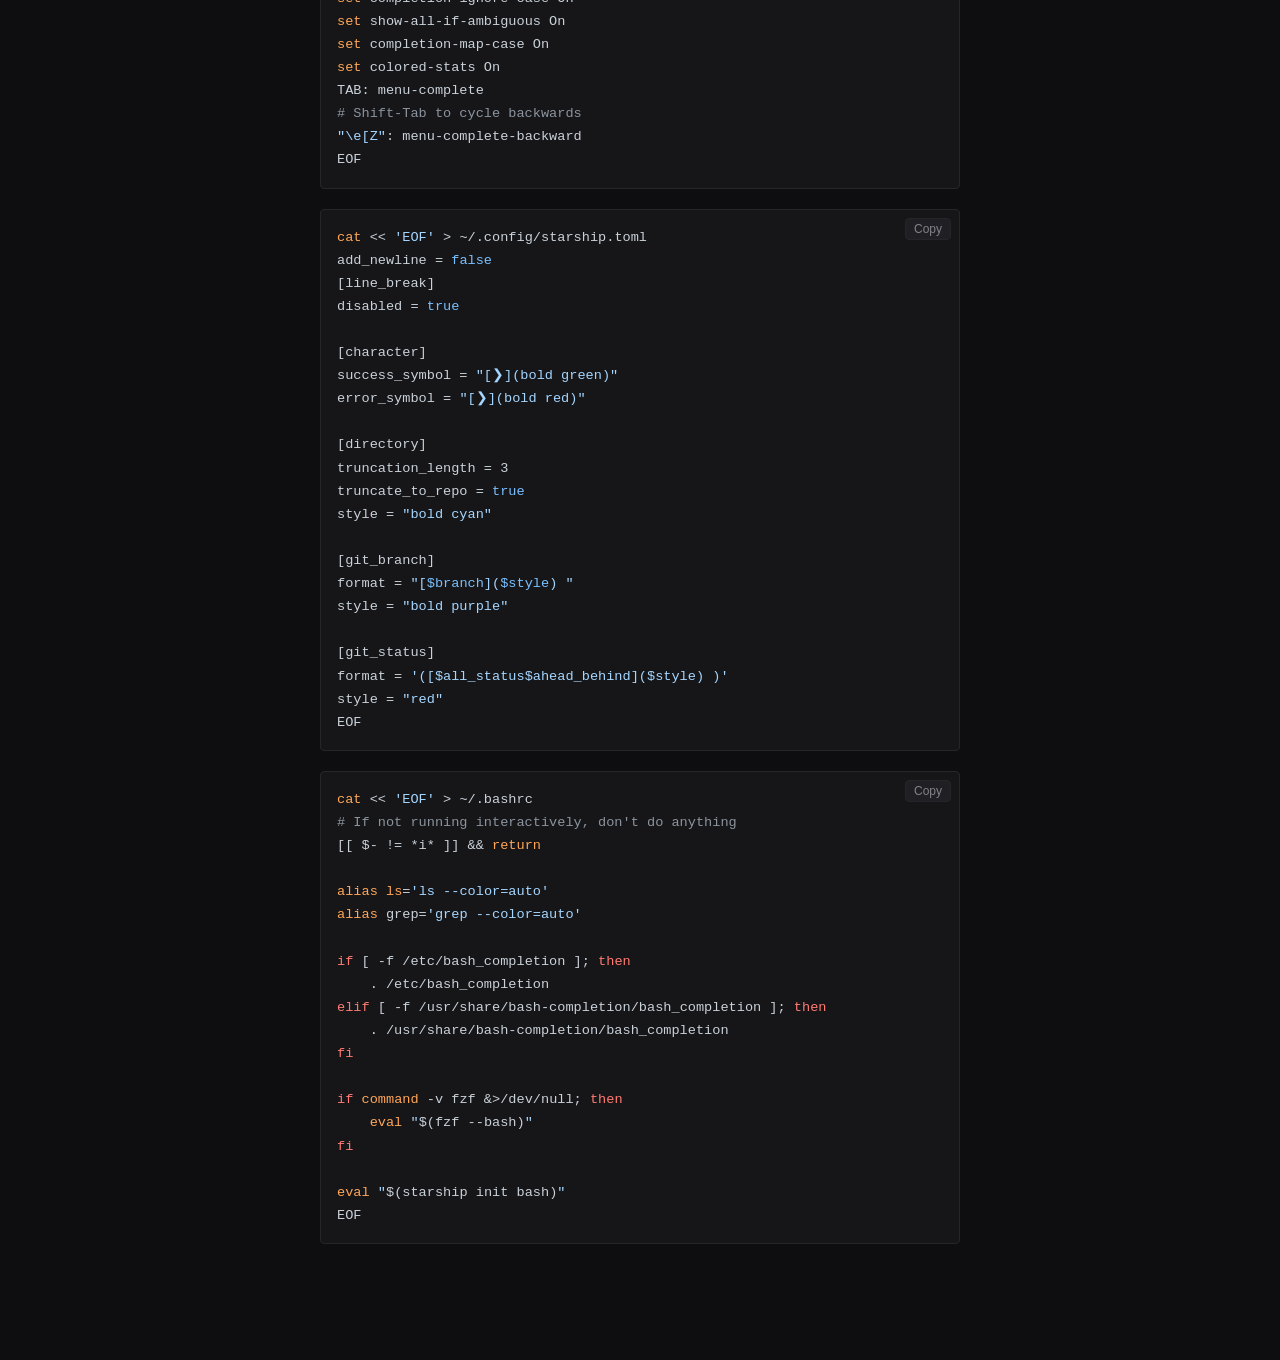
==== commit 34dea0d9: "remove logging things from snippets" ====
--- a/index.html
+++ b/index.html
@@ -81,7 +81,6 @@
             {
                 let htmlstr = "";
                 for (row of e.data.payload) {
-                    // console.log(row);
                     htmlstr += `${row}&lt;br&gt;`;
                 }
                 db_contents.innerHTML = htmlstr;
@@ -122,17 +121,13 @@
 	{
     case message_types.MAIN_ENTER_TEXT:
         {
-            sqlog(`message '${e.data.payload}' received...`);
             db.exec({ sql: 'INSERT INTO entries (text) VALUES (?)', bind: [e.data.payload] });
-            sqlog(`message '${e.data.payload}' inserted...`);
-
             const rows = db.exec('SELECT * FROM entries', { returnValue: 'resultRows' });
             send_db_to_main();
         } break;
 
         case message_types.MAIN_CLEAR_DB:
         {
-            sqlog("MAIN_CLEAR_DB msg received...");
             db.exec({ sql: 'DELETE FROM entries' });
             send_db_to_main();
         } break;
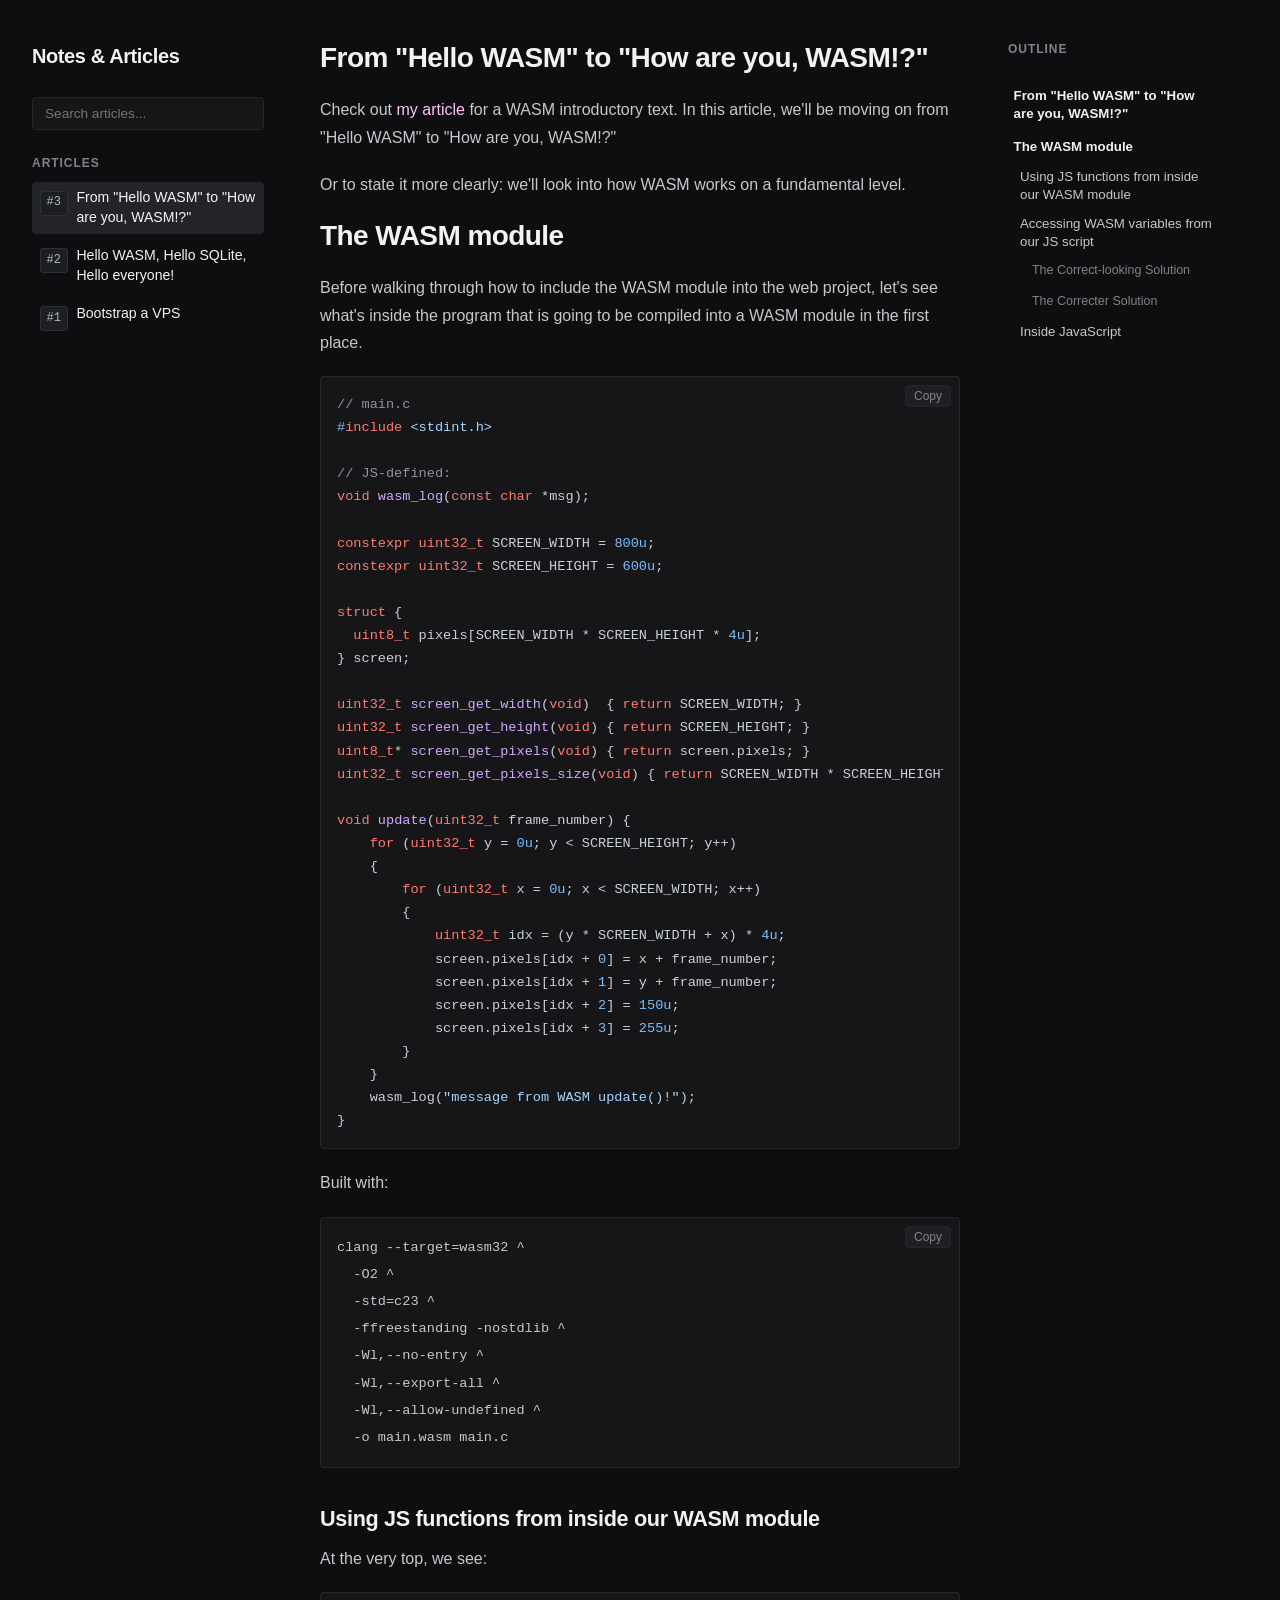
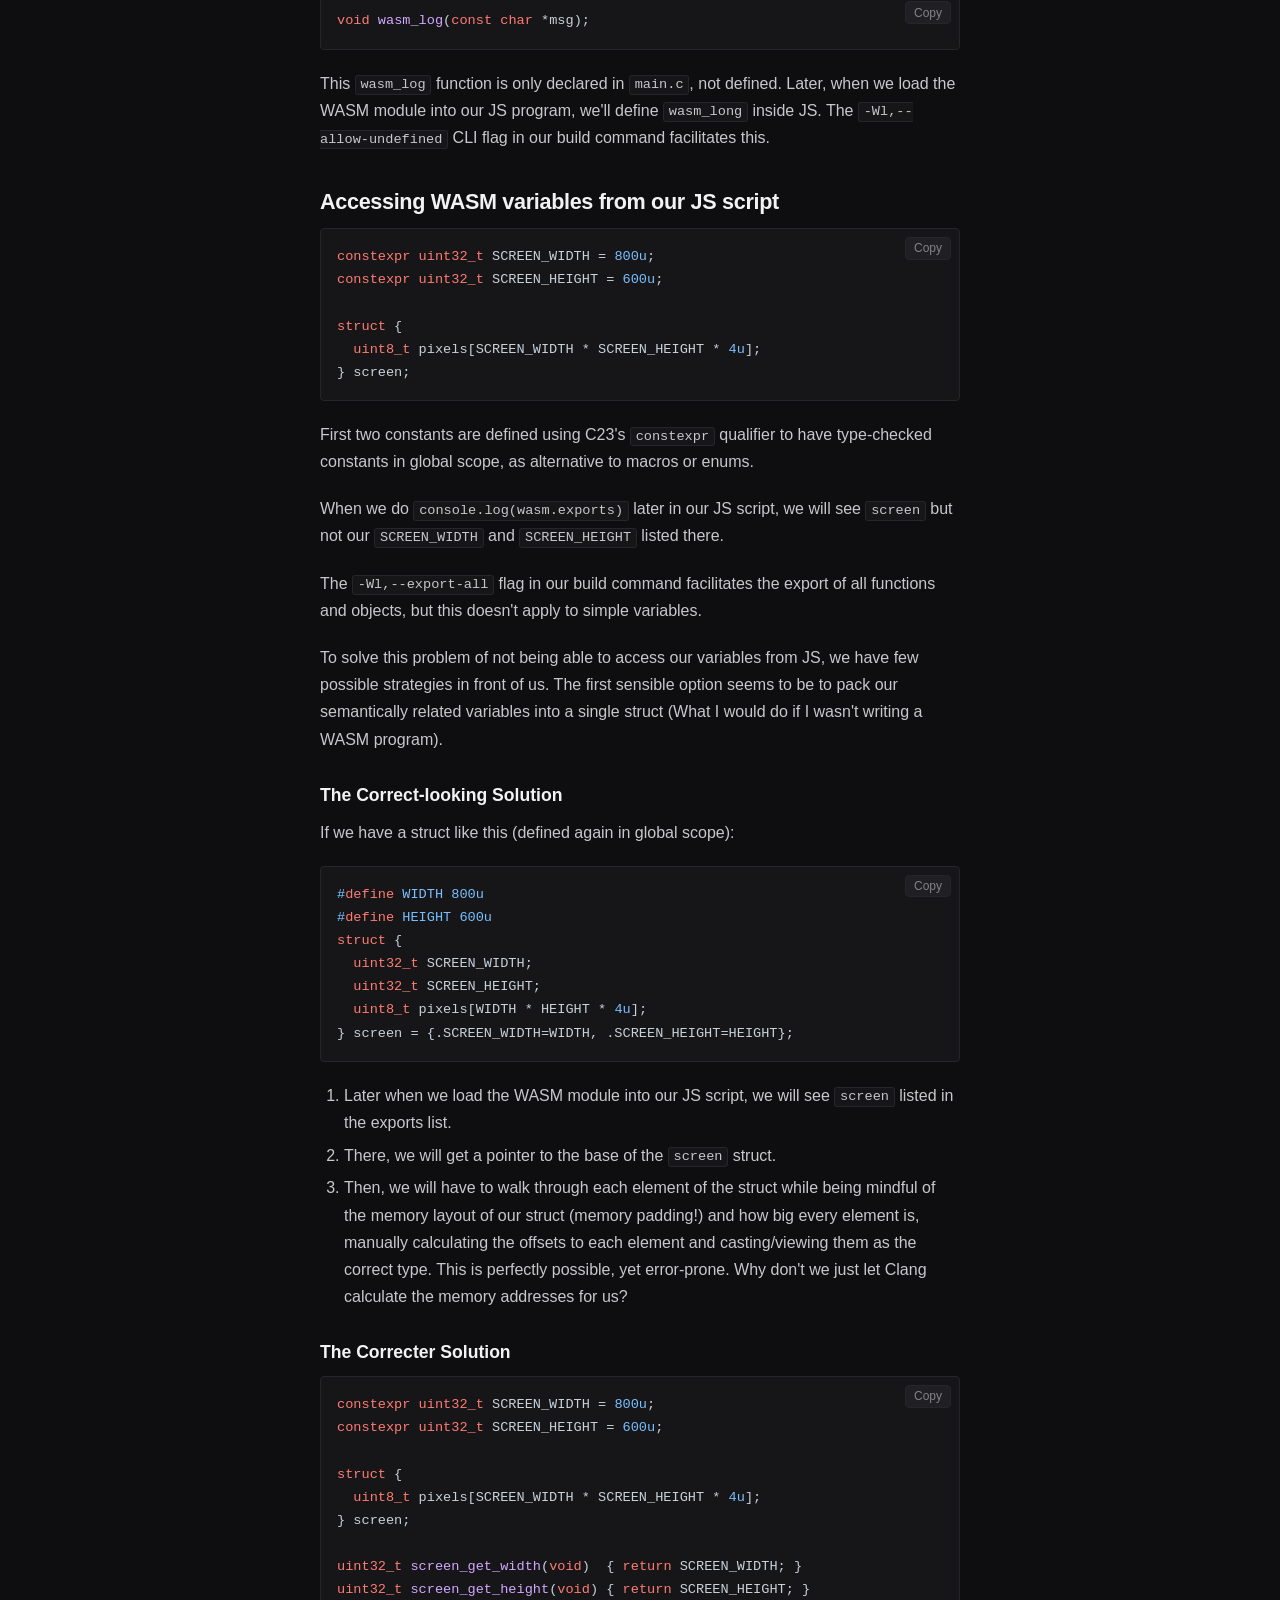
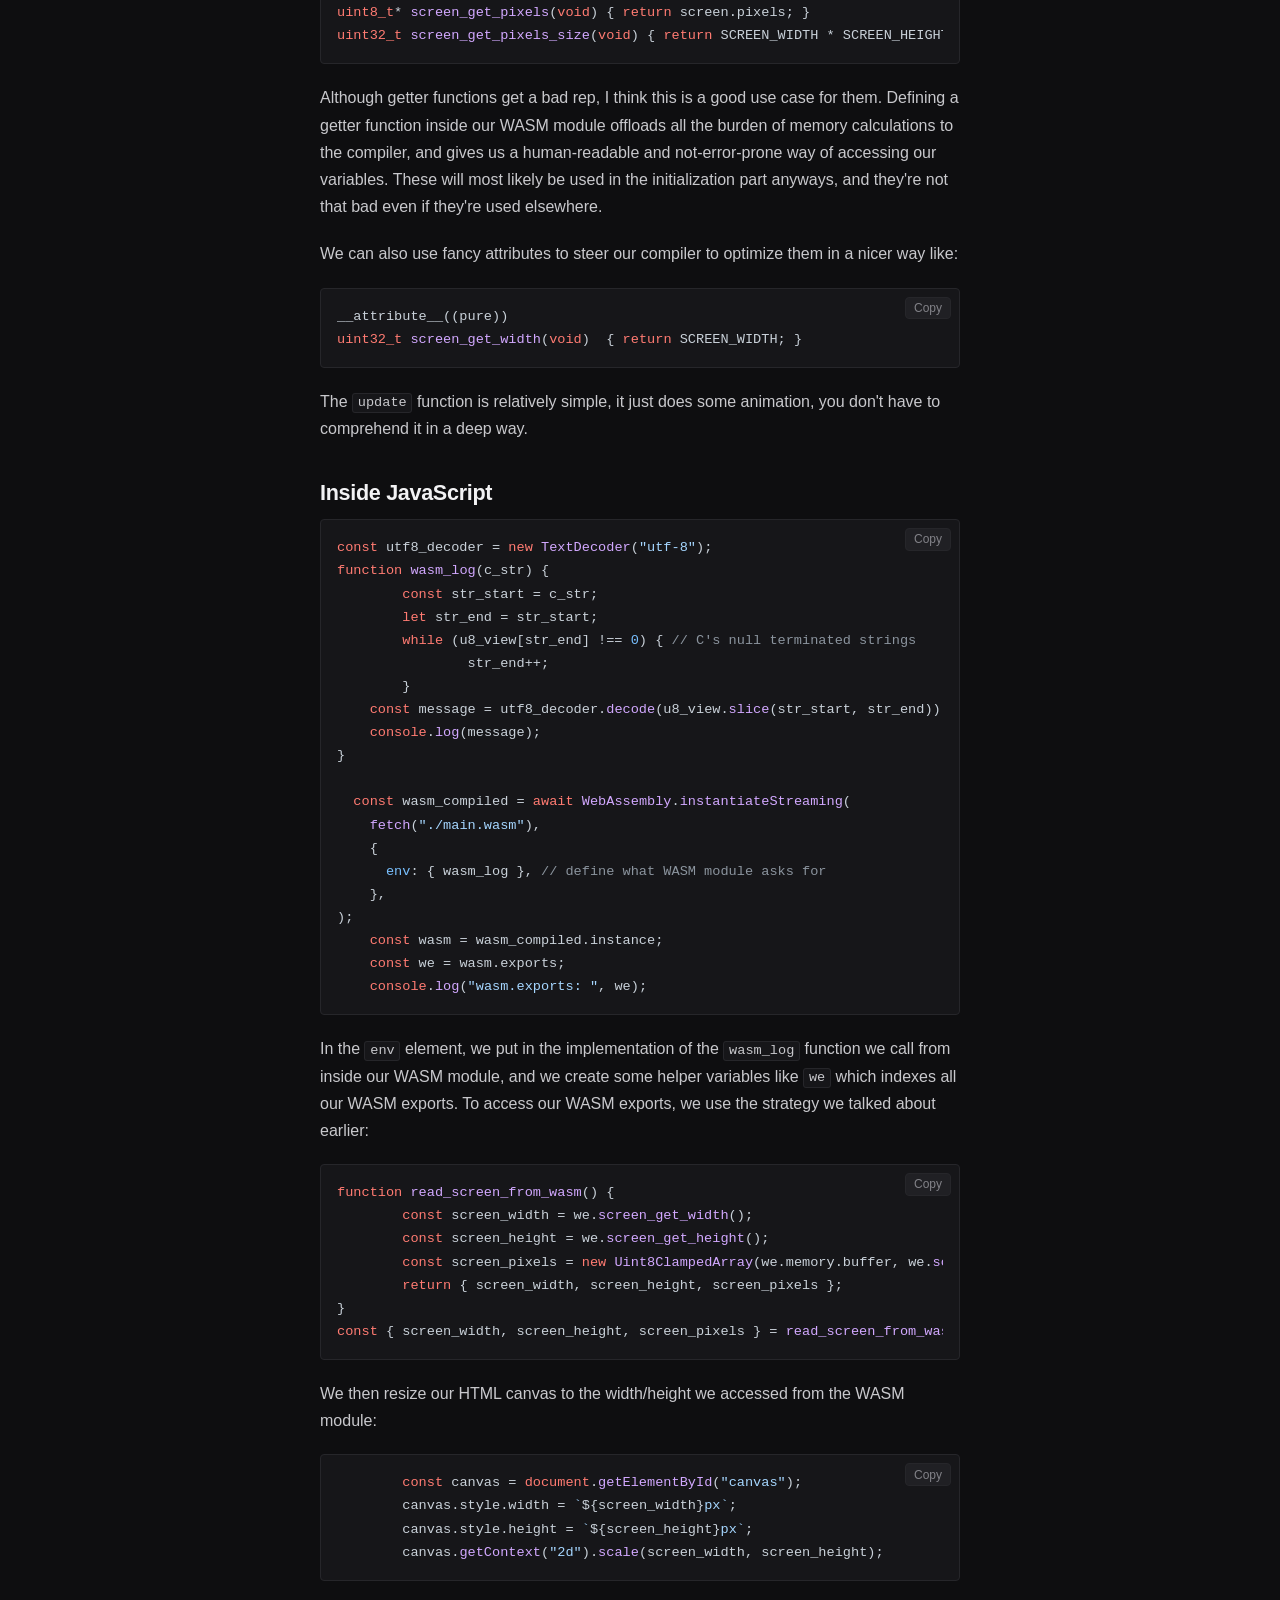
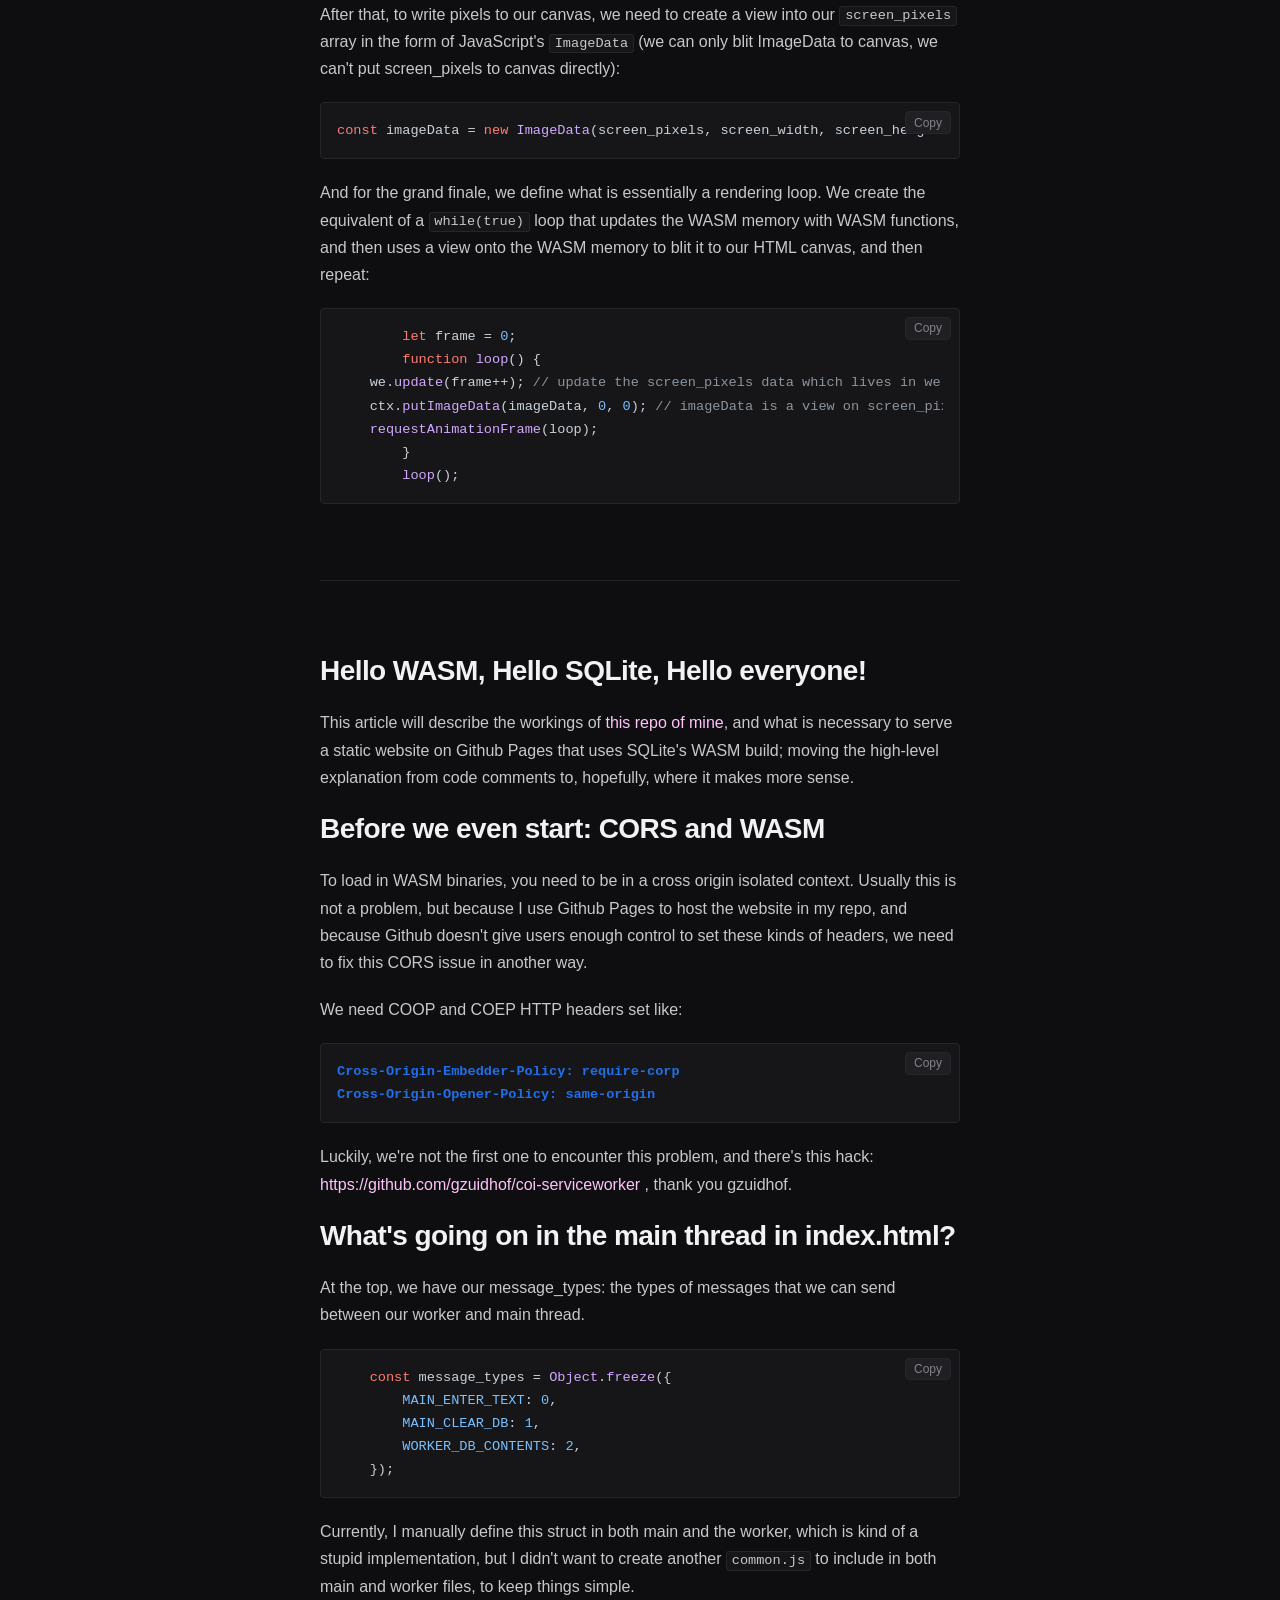
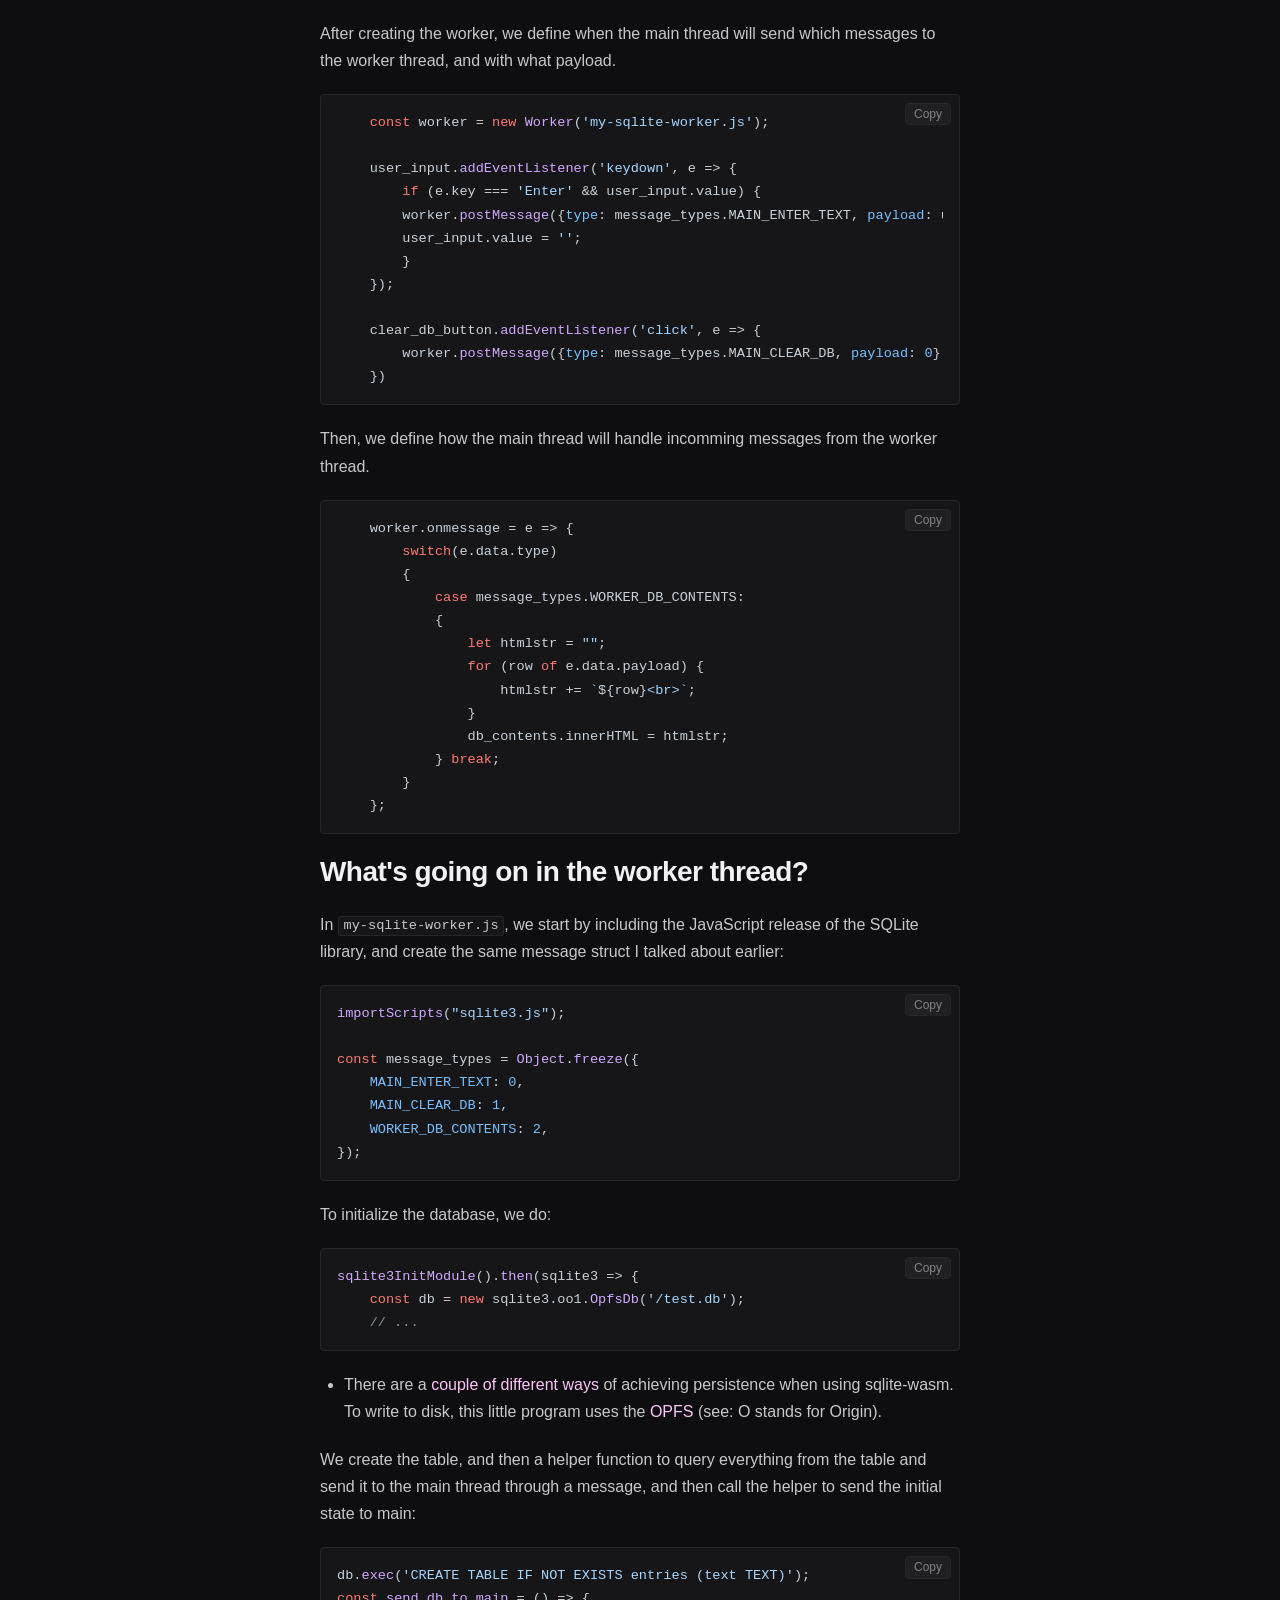
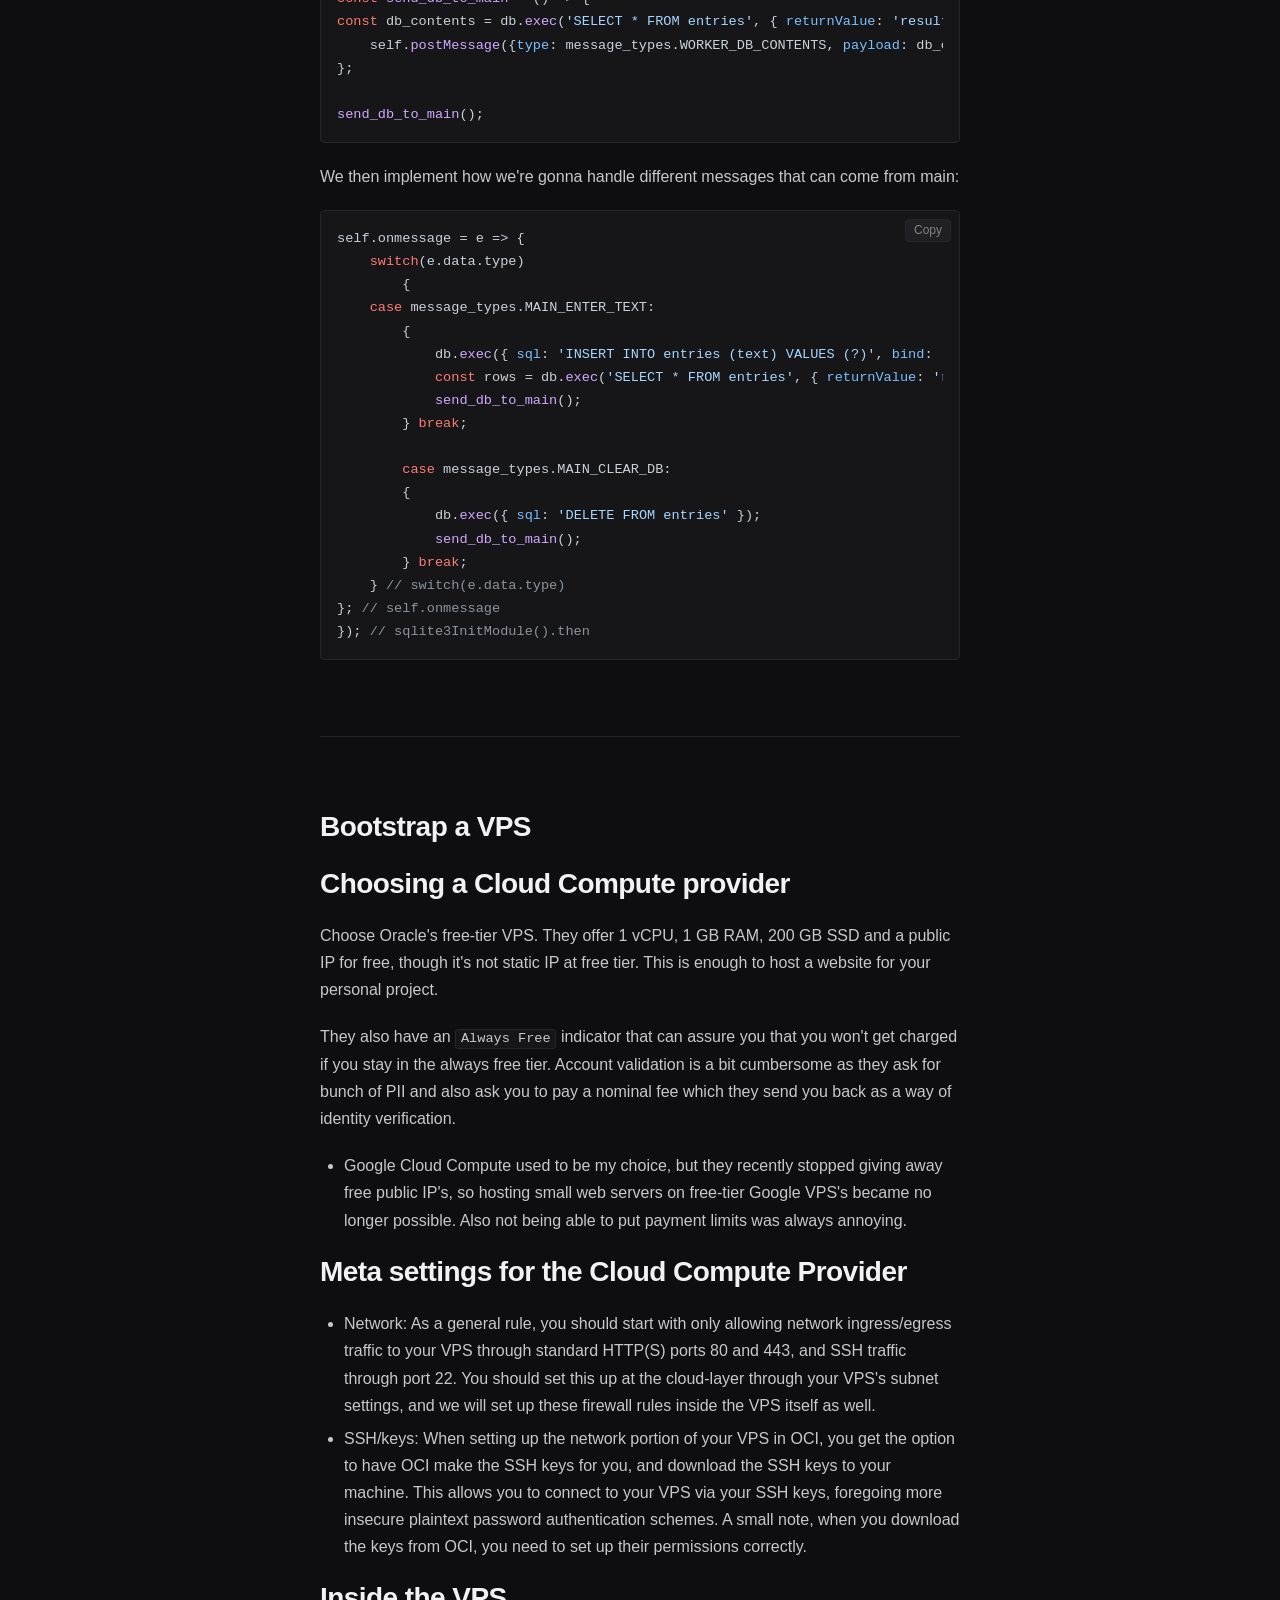
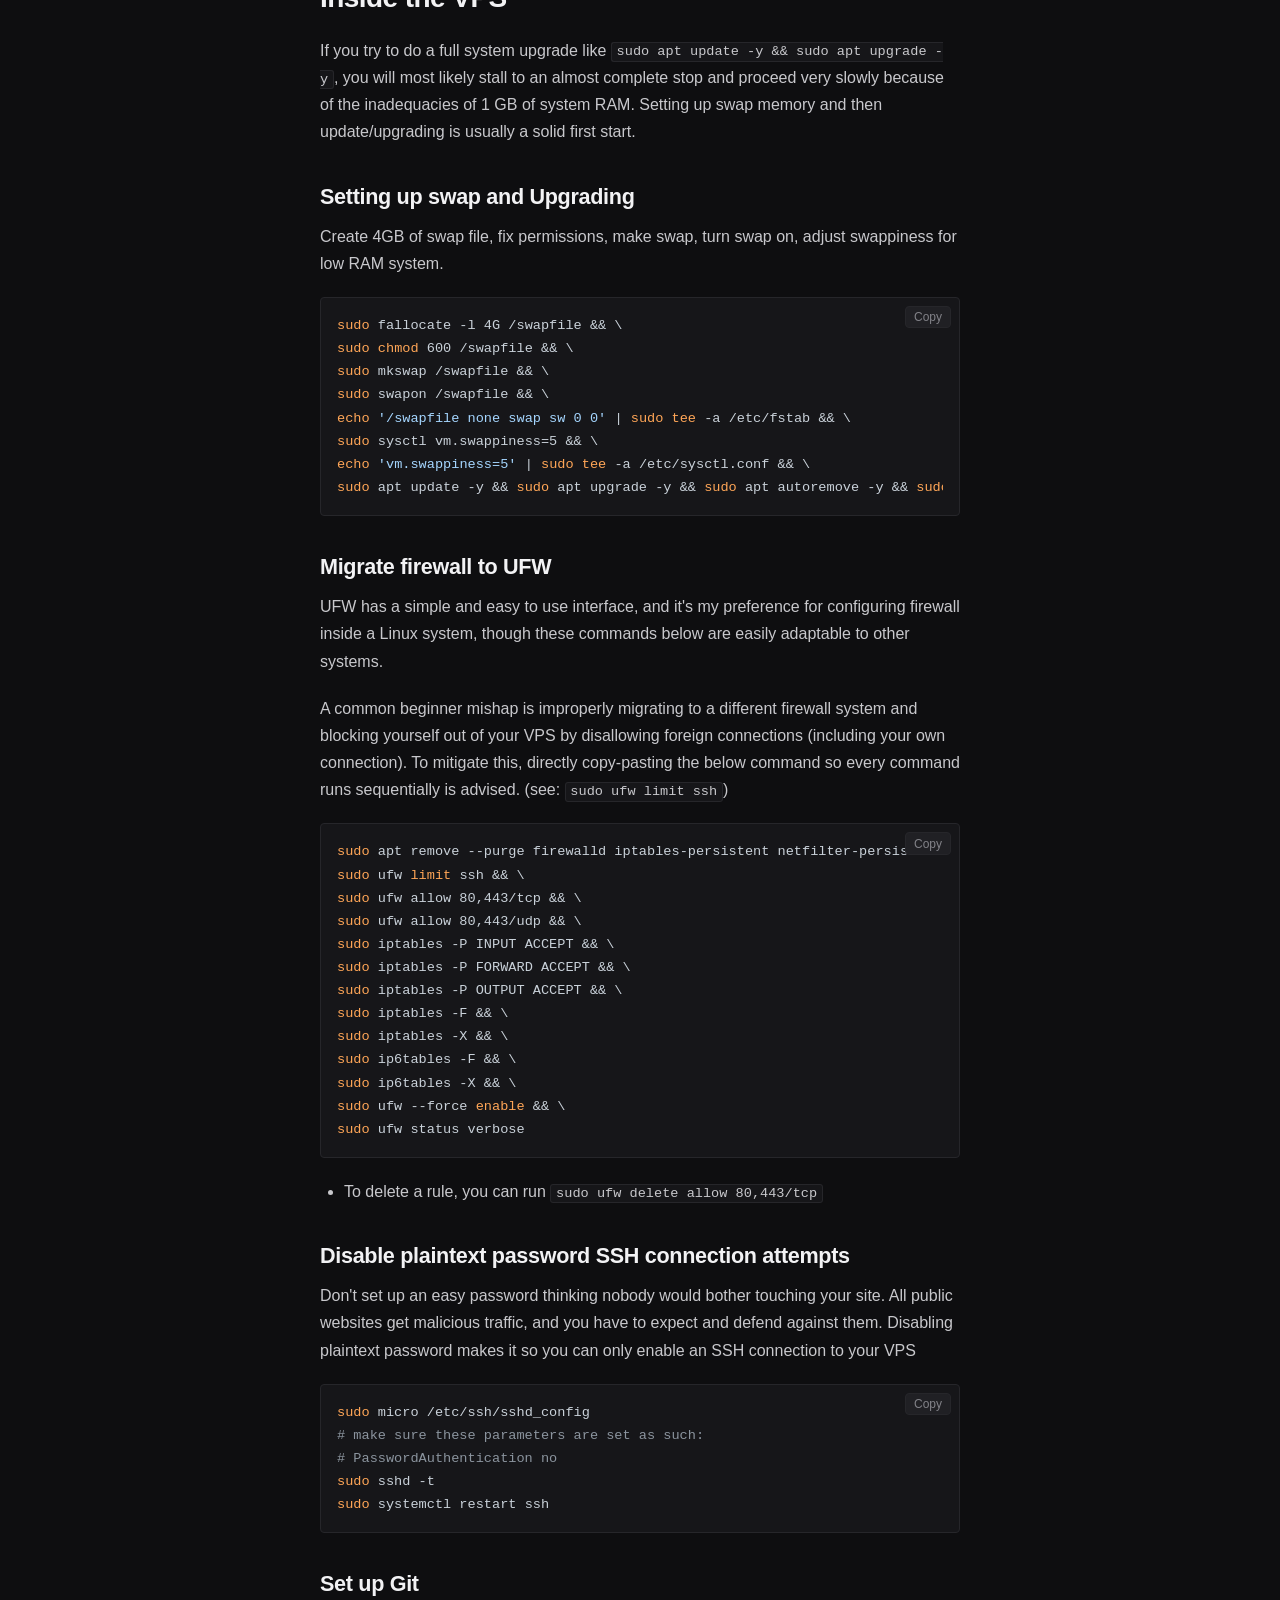
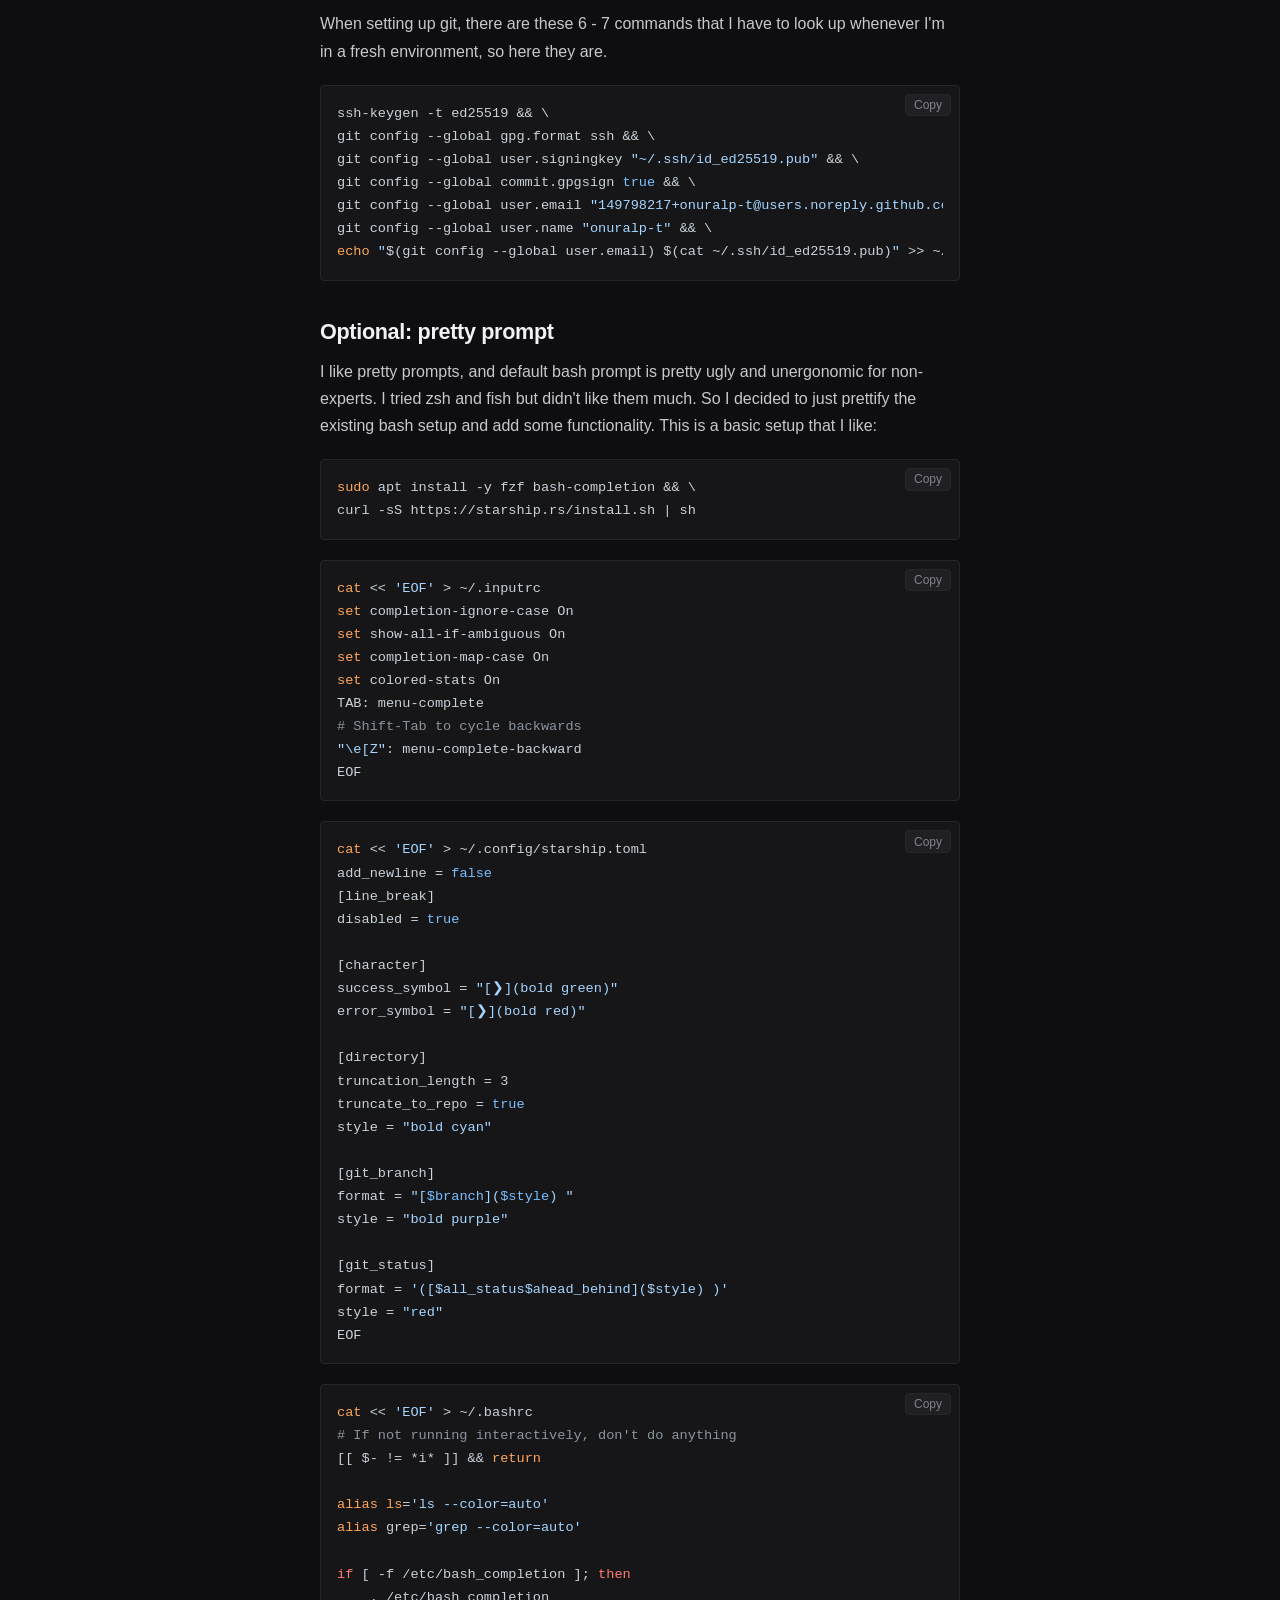
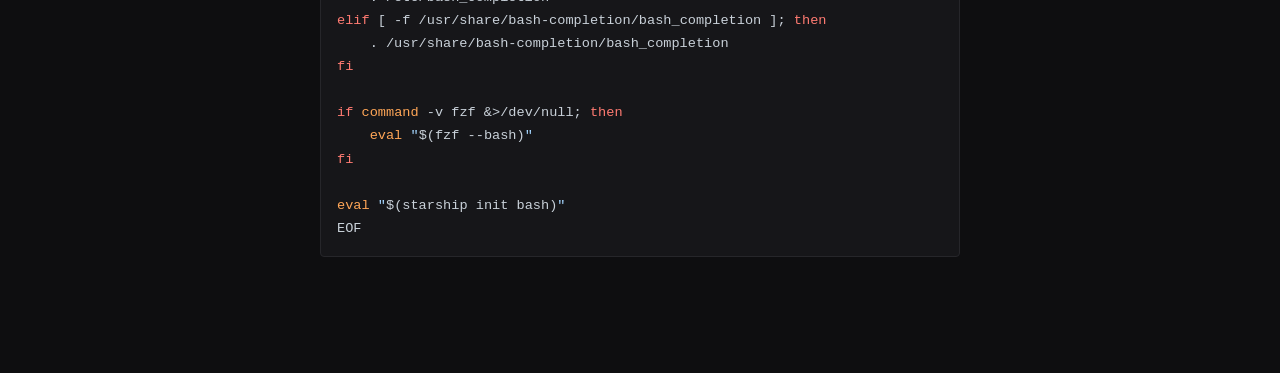
==== commit 2e470a85: "Add article 3" ====
--- a/index.html
+++ b/index.html
@@ -26,9 +26,13 @@
       <nav aria-label="Articles">
         <div class="sidebar-heading">Articles</div>
         <ul class="article-list" id="articles-nav">
-          <li class="article-list-item active" id="nav-art-2" data-order="2" data-title="Hello SQLite, Hello WASM, Hello everyone">
+          <li class="article-list-item active" id="nav-art-3" data-order="3" data-title="From "Hello WASM" to "How are you, WASM!?"">
+            <span class="order-badge">#3</span>
+            <a class="article-list-link" href="#article-3-how-are-you-wasm" onclick="selectArticle(3)">From "Hello WASM" to "How are you, WASM!?"</a>
+          </li>
+          <li class="article-list-item" id="nav-art-2" data-order="2" data-title="Hello WASM, Hello SQLite, Hello everyone!">
             <span class="order-badge">#2</span>
-            <a class="article-list-link" href="#article-2-how-to-wasm" onclick="selectArticle(2)">Hello SQLite, Hello WASM, Hello everyone</a>
+            <a class="article-list-link" href="#article-2-hello-wasm" onclick="selectArticle(2)">Hello WASM, Hello SQLite, Hello everyone!</a>
           </li>
           <li class="article-list-item" id="nav-art-1" data-order="1" data-title="Bootstrap a VPS">
             <span class="order-badge">#1</span>
@@ -39,9 +43,164 @@
     </aside>
 
     <main class="main-stream" id="articles-stream">
-      <article class="article-card" id="article-2-how-to-wasm" data-order="2" data-title="Hello SQLite, Hello WASM, Hello everyone">
+      <article class="article-card" id="article-3-how-are-you-wasm" data-order="3" data-title="From "Hello WASM" to "How are you, WASM!?"">
         <div class="article-body">
-<h1 id="art-2-hello-sqlite-hello-wasm-hello-everyone" class="article-heading"><a class="heading-anchor" href="#art-2-hello-sqlite-hello-wasm-hello-everyone" title="Copy link to section" onclick="copyHeadingUrl(event, 'art-2-hello-sqlite-hello-wasm-hello-everyone')">&sect;</a>Hello SQLite, Hello WASM, Hello everyone</h1>
+<h1 id="art-3-from-hello-wasm-to-how-are-you-wasm" class="article-heading"><a class="heading-anchor" href="#art-3-from-hello-wasm-to-how-are-you-wasm" title="Copy link to section" onclick="copyHeadingUrl(event, 'art-3-from-hello-wasm-to-how-are-you-wasm')">&sect;</a>From "Hello WASM" to "How are you, WASM!?"</h1>
+<p>Check out <a href="https://onuralp-t.github.io/#article-2-how-to-wasm">my article</a> for a WASM introductory text. In this article, we'll be moving on from "Hello WASM" to "How are you, WASM!?"</p>
+<p>Or to state it more clearly: we'll look into how WASM works on a fundamental level.</p>
+<h1 id="art-3-the-wasm-module" class="article-heading"><a class="heading-anchor" href="#art-3-the-wasm-module" title="Copy link to section" onclick="copyHeadingUrl(event, 'art-3-the-wasm-module')">&sect;</a>The WASM module</h1>
+<p>Before walking through how to include the WASM module into the web project, let's see what's inside the program that is going to be compiled into a WASM module in the first place.</p>
+<pre><code class="language-c">// main.c
+#include &lt;stdint.h&gt;
+
+// JS-defined:
+void wasm_log(const char *msg);
+
+constexpr uint32_t SCREEN_WIDTH = 800u;
+constexpr uint32_t SCREEN_HEIGHT = 600u;
+
+struct {
+  uint8_t pixels[SCREEN_WIDTH * SCREEN_HEIGHT * 4u];
+} screen;
+
+uint32_t screen_get_width(void)  { return SCREEN_WIDTH; }
+uint32_t screen_get_height(void) { return SCREEN_HEIGHT; }
+uint8_t* screen_get_pixels(void) { return screen.pixels; }
+uint32_t screen_get_pixels_size(void) { return SCREEN_WIDTH * SCREEN_HEIGHT * 4u; }
+
+void update(uint32_t frame_number) {
+    for (uint32_t y = 0u; y &lt; SCREEN_HEIGHT; y++)
+    {
+        for (uint32_t x = 0u; x &lt; SCREEN_WIDTH; x++)
+        {
+            uint32_t idx = (y * SCREEN_WIDTH + x) * 4u;
+            screen.pixels[idx + 0] = x + frame_number;
+            screen.pixels[idx + 1] = y + frame_number;
+            screen.pixels[idx + 2] = 150u;
+            screen.pixels[idx + 3] = 255u;
+        }
+    }
+    wasm_log("message from WASM update()!");
+}
+</code></pre>
+<p>Built with:</p>
+<pre><code class="language-bat">clang --target=wasm32 ^
+  -O2 ^
+  -std=c23 ^
+  -ffreestanding -nostdlib ^
+  -Wl,--no-entry ^
+  -Wl,--export-all ^
+  -Wl,--allow-undefined ^
+  -o main.wasm main.c
+</code></pre>
+<h2 id="art-3-using-js-functions-from-inside-our-wasm-module" class="article-heading"><a class="heading-anchor" href="#art-3-using-js-functions-from-inside-our-wasm-module" title="Copy link to section" onclick="copyHeadingUrl(event, 'art-3-using-js-functions-from-inside-our-wasm-module')">&sect;</a>Using JS functions from inside our WASM module</h2>
+<p>At the very top, we see:</p>
+<pre><code class="language-c">void wasm_log(const char *msg);
+</code></pre>
+<p>This <code>wasm_log</code> function is only declared in <code>main.c</code>, not defined. Later, when we load the WASM module into our JS program, we'll define <code>wasm_long</code> inside JS. The <code>-Wl,--allow-undefined</code> CLI flag in our build command facilitates this.</p>
+<h2 id="art-3-accessing-wasm-variables-from-our-js-script" class="article-heading"><a class="heading-anchor" href="#art-3-accessing-wasm-variables-from-our-js-script" title="Copy link to section" onclick="copyHeadingUrl(event, 'art-3-accessing-wasm-variables-from-our-js-script')">&sect;</a>Accessing WASM variables from our JS script</h2>
+<pre><code class="language-c">constexpr uint32_t SCREEN_WIDTH = 800u;
+constexpr uint32_t SCREEN_HEIGHT = 600u;
+
+struct {
+  uint8_t pixels[SCREEN_WIDTH * SCREEN_HEIGHT * 4u];
+} screen;
+</code></pre>
+<p>First two constants are defined using C23's <code>constexpr</code> qualifier to have type-checked constants in global scope, as alternative to macros or enums.</p>
+<p>When we do <code>console.log(wasm.exports)</code> later in our JS script, we will see <code>screen</code> but not our <code>SCREEN_WIDTH</code> and <code>SCREEN_HEIGHT</code> listed there.</p>
+<p>The <code>-Wl,--export-all</code> flag in our build command facilitates the export of all functions and objects, but this doesn't apply to simple variables.</p>
+<p>To solve this problem of not being able to access our variables from JS, we have few possible strategies in front of us. The first sensible option seems to be to pack our semantically related variables into a single struct (What I would do if I wasn't writing a WASM program).</p>
+<h3 id="art-3-the-correct-looking-solution" class="article-heading"><a class="heading-anchor" href="#art-3-the-correct-looking-solution" title="Copy link to section" onclick="copyHeadingUrl(event, 'art-3-the-correct-looking-solution')">&sect;</a>The Correct-looking Solution</h3>
+<p>If we have a struct like this (defined again in global scope):</p>
+<pre><code class="language-c">#define WIDTH 800u
+#define HEIGHT 600u
+struct {
+  uint32_t SCREEN_WIDTH;
+  uint32_t SCREEN_HEIGHT;
+  uint8_t pixels[WIDTH * HEIGHT * 4u];
+} screen = {.SCREEN_WIDTH=WIDTH, .SCREEN_HEIGHT=HEIGHT};
+</code></pre>
+<ol>
+<li>Later when we load the WASM module into our JS script, we will see <code>screen</code> listed in the exports list.</li>
+<li>There, we will get a pointer to the base of the <code>screen</code> struct.</li>
+<li>Then, we will have to walk through each element of the struct while being mindful of the memory layout of our struct (memory padding!) and how big every element is, manually calculating the offsets to each element and casting/viewing them as the correct type.
+This is perfectly possible, yet error-prone. Why don't we just let Clang calculate the memory addresses for us?</li>
+</ol>
+<h3 id="art-3-the-correcter-solution" class="article-heading"><a class="heading-anchor" href="#art-3-the-correcter-solution" title="Copy link to section" onclick="copyHeadingUrl(event, 'art-3-the-correcter-solution')">&sect;</a>The Correcter Solution</h3>
+<pre><code class="language-c">constexpr uint32_t SCREEN_WIDTH = 800u;
+constexpr uint32_t SCREEN_HEIGHT = 600u;
+
+struct {
+  uint8_t pixels[SCREEN_WIDTH * SCREEN_HEIGHT * 4u];
+} screen;
+
+uint32_t screen_get_width(void)  { return SCREEN_WIDTH; }
+uint32_t screen_get_height(void) { return SCREEN_HEIGHT; }
+uint8_t* screen_get_pixels(void) { return screen.pixels; }
+uint32_t screen_get_pixels_size(void) { return SCREEN_WIDTH * SCREEN_HEIGHT * 4u; }
+</code></pre>
+<p>Although getter functions get a bad rep, I think this is a good use case for them. Defining a getter function inside our WASM module offloads all the burden of memory calculations to the compiler, and gives us a human-readable and not-error-prone way of accessing our variables. These will most likely be used in the initialization part anyways, and they're not that bad even if they're used elsewhere.</p>
+<p>We can also use fancy attributes to steer our compiler to optimize them in a nicer way like:</p>
+<pre><code class="language-c">__attribute__((pure))
+uint32_t screen_get_width(void)  { return SCREEN_WIDTH; }
+</code></pre>
+<p>The <code>update</code> function is relatively simple, it just does some animation, you don't have to comprehend it in a deep way.</p>
+<h2 id="art-3-inside-javascript" class="article-heading"><a class="heading-anchor" href="#art-3-inside-javascript" title="Copy link to section" onclick="copyHeadingUrl(event, 'art-3-inside-javascript')">&sect;</a>Inside JavaScript</h2>
+<pre><code class="language-js">const utf8_decoder = new TextDecoder("utf-8");
+function wasm_log(c_str) {
+	const str_start = c_str;
+	let str_end = str_start;
+	while (u8_view[str_end] !== 0) { // C's null terminated strings
+		str_end++;
+	}
+    const message = utf8_decoder.decode(u8_view.slice(str_start, str_end));
+    console.log(message);
+}
+  
+  const wasm_compiled = await WebAssembly.instantiateStreaming(
+    fetch("./main.wasm"),
+    {
+      env: { wasm_log }, // define what WASM module asks for
+    },
+);
+    const wasm = wasm_compiled.instance;
+    const we = wasm.exports;
+    console.log("wasm.exports: ", we);
+</code></pre>
+<p>In the <code>env</code> element, we put in the implementation of the <code>wasm_log</code> function we call from inside our WASM module, and we create some helper variables like <code>we</code> which indexes all our WASM exports. To access our WASM exports, we use the strategy we talked about earlier:</p>
+<pre><code class="language-js">function read_screen_from_wasm() {
+	const screen_width = we.screen_get_width();
+	const screen_height = we.screen_get_height();
+	const screen_pixels = new Uint8ClampedArray(we.memory.buffer, we.screen_get_pixels(), screen_width * screen_height * 4);
+	return { screen_width, screen_height, screen_pixels };
+}
+const { screen_width, screen_height, screen_pixels } = read_screen_from_wasm(we.screen);
+</code></pre>
+<p>We then resize our HTML canvas to the width/height we accessed from the WASM module:</p>
+<pre><code class="language-js">	const canvas = document.getElementById("canvas");
+	canvas.style.width = `${screen_width}px`;
+	canvas.style.height = `${screen_height}px`;
+	canvas.getContext("2d").scale(screen_width, screen_height);
+</code></pre>
+<p>After that, to write pixels to our canvas, we need to create a view into our <code>screen_pixels</code> array in the form of JavaScript's <code>ImageData</code> (we can only blit ImageData to canvas, we can't put screen_pixels to canvas directly):</p>
+<pre><code class="language-js">const imageData = new ImageData(screen_pixels, screen_width, screen_height);
+</code></pre>
+<p>And for the grand finale, we define what is essentially a rendering loop. We create the equivalent of a <code>while(true)</code> loop that updates the WASM memory with WASM functions, and then uses a view onto the WASM memory to blit it to our HTML canvas, and then repeat:</p>
+<pre><code class="language-js">	let frame = 0;
+	function loop() {
+    we.update(frame++); // update the screen_pixels data which lives in we.memory.buffer
+    ctx.putImageData(imageData, 0, 0); // imageData is a view on screen_pixels which is in we.memory.buffer
+    requestAnimationFrame(loop);
+	}
+	loop();
+</code></pre>
+
+        </div>
+      </article>
+
+      <article class="article-card" id="article-2-hello-wasm" data-order="2" data-title="Hello WASM, Hello SQLite, Hello everyone!">
+        <div class="article-body">
+<h1 id="art-2-hello-wasm-hello-sqlite-hello-everyone" class="article-heading"><a class="heading-anchor" href="#art-2-hello-wasm-hello-sqlite-hello-everyone" title="Copy link to section" onclick="copyHeadingUrl(event, 'art-2-hello-wasm-hello-sqlite-hello-everyone')">&sect;</a>Hello WASM, Hello SQLite, Hello everyone!</h1>
 <p>This article will describe the workings of <a href="https://github.com/onuralp-t/hello-sqlite-wasm">this repo of mine</a>, and what is necessary to serve a static website on Github Pages that uses SQLite's WASM build; moving the high-level explanation from code comments to, hopefully, where it makes more sense.</p>
 <h1 id="art-2-before-we-even-start-cors-and-wasm" class="article-heading"><a class="heading-anchor" href="#art-2-before-we-even-start-cors-and-wasm" title="Copy link to section" onclick="copyHeadingUrl(event, 'art-2-before-we-even-start-cors-and-wasm')">&sect;</a>Before we even start: CORS and WASM</h1>
 <p>To load in WASM binaries, you need to be in a cross origin isolated context. Usually this is not a problem, but because I use Github Pages to host the website in my repo, and because Github doesn't give users enough control to set these kinds of headers, we need to fix this CORS issue in another way.</p>
@@ -271,10 +430,40 @@
     <aside class="sidebar-outline">
       <div class="sidebar-heading">Outline</div>
       <div class="outline-container" id="outline-container">
-        <div class="article-outline-block active" id="outline-art-2">
-          <div class="outline-item level-1">
-            <a class="outline-link" href="#art-2-hello-sqlite-hello-wasm-hello-everyone">Hello SQLite, Hello WASM, Hello everyone</a>
-            <button class="outline-copy-btn" onclick="copyHeadingUrl(event, 'art-2-hello-sqlite-hello-wasm-hello-everyone')" title="Copy link to section">&#x2398;</button>
+        <div class="article-outline-block active" id="outline-art-3">
+          <div class="outline-item level-1">
+            <a class="outline-link" href="#art-3-from-hello-wasm-to-how-are-you-wasm">From "Hello WASM" to "How are you, WASM!?"</a>
+            <button class="outline-copy-btn" onclick="copyHeadingUrl(event, 'art-3-from-hello-wasm-to-how-are-you-wasm')" title="Copy link to section">&#x2398;</button>
+          </div>
+          <div class="outline-item level-1">
+            <a class="outline-link" href="#art-3-the-wasm-module">The WASM module</a>
+            <button class="outline-copy-btn" onclick="copyHeadingUrl(event, 'art-3-the-wasm-module')" title="Copy link to section">&#x2398;</button>
+          </div>
+          <div class="outline-item level-2">
+            <a class="outline-link" href="#art-3-using-js-functions-from-inside-our-wasm-module">Using JS functions from inside our WASM module</a>
+            <button class="outline-copy-btn" onclick="copyHeadingUrl(event, 'art-3-using-js-functions-from-inside-our-wasm-module')" title="Copy link to section">&#x2398;</button>
+          </div>
+          <div class="outline-item level-2">
+            <a class="outline-link" href="#art-3-accessing-wasm-variables-from-our-js-script">Accessing WASM variables from our JS script</a>
+            <button class="outline-copy-btn" onclick="copyHeadingUrl(event, 'art-3-accessing-wasm-variables-from-our-js-script')" title="Copy link to section">&#x2398;</button>
+          </div>
+          <div class="outline-item level-3">
+            <a class="outline-link" href="#art-3-the-correct-looking-solution">The Correct-looking Solution</a>
+            <button class="outline-copy-btn" onclick="copyHeadingUrl(event, 'art-3-the-correct-looking-solution')" title="Copy link to section">&#x2398;</button>
+          </div>
+          <div class="outline-item level-3">
+            <a class="outline-link" href="#art-3-the-correcter-solution">The Correcter Solution</a>
+            <button class="outline-copy-btn" onclick="copyHeadingUrl(event, 'art-3-the-correcter-solution')" title="Copy link to section">&#x2398;</button>
+          </div>
+          <div class="outline-item level-2">
+            <a class="outline-link" href="#art-3-inside-javascript">Inside JavaScript</a>
+            <button class="outline-copy-btn" onclick="copyHeadingUrl(event, 'art-3-inside-javascript')" title="Copy link to section">&#x2398;</button>
+          </div>
+        </div>
+        <div class="article-outline-block" id="outline-art-2">
+          <div class="outline-item level-1">
+            <a class="outline-link" href="#art-2-hello-wasm-hello-sqlite-hello-everyone">Hello WASM, Hello SQLite, Hello everyone!</a>
+            <button class="outline-copy-btn" onclick="copyHeadingUrl(event, 'art-2-hello-wasm-hello-sqlite-hello-everyone')" title="Copy link to section">&#x2398;</button>
           </div>
           <div class="outline-item level-1">
             <a class="outline-link" href="#art-2-before-we-even-start-cors-and-wasm">Before we even start: CORS and WASM</a>
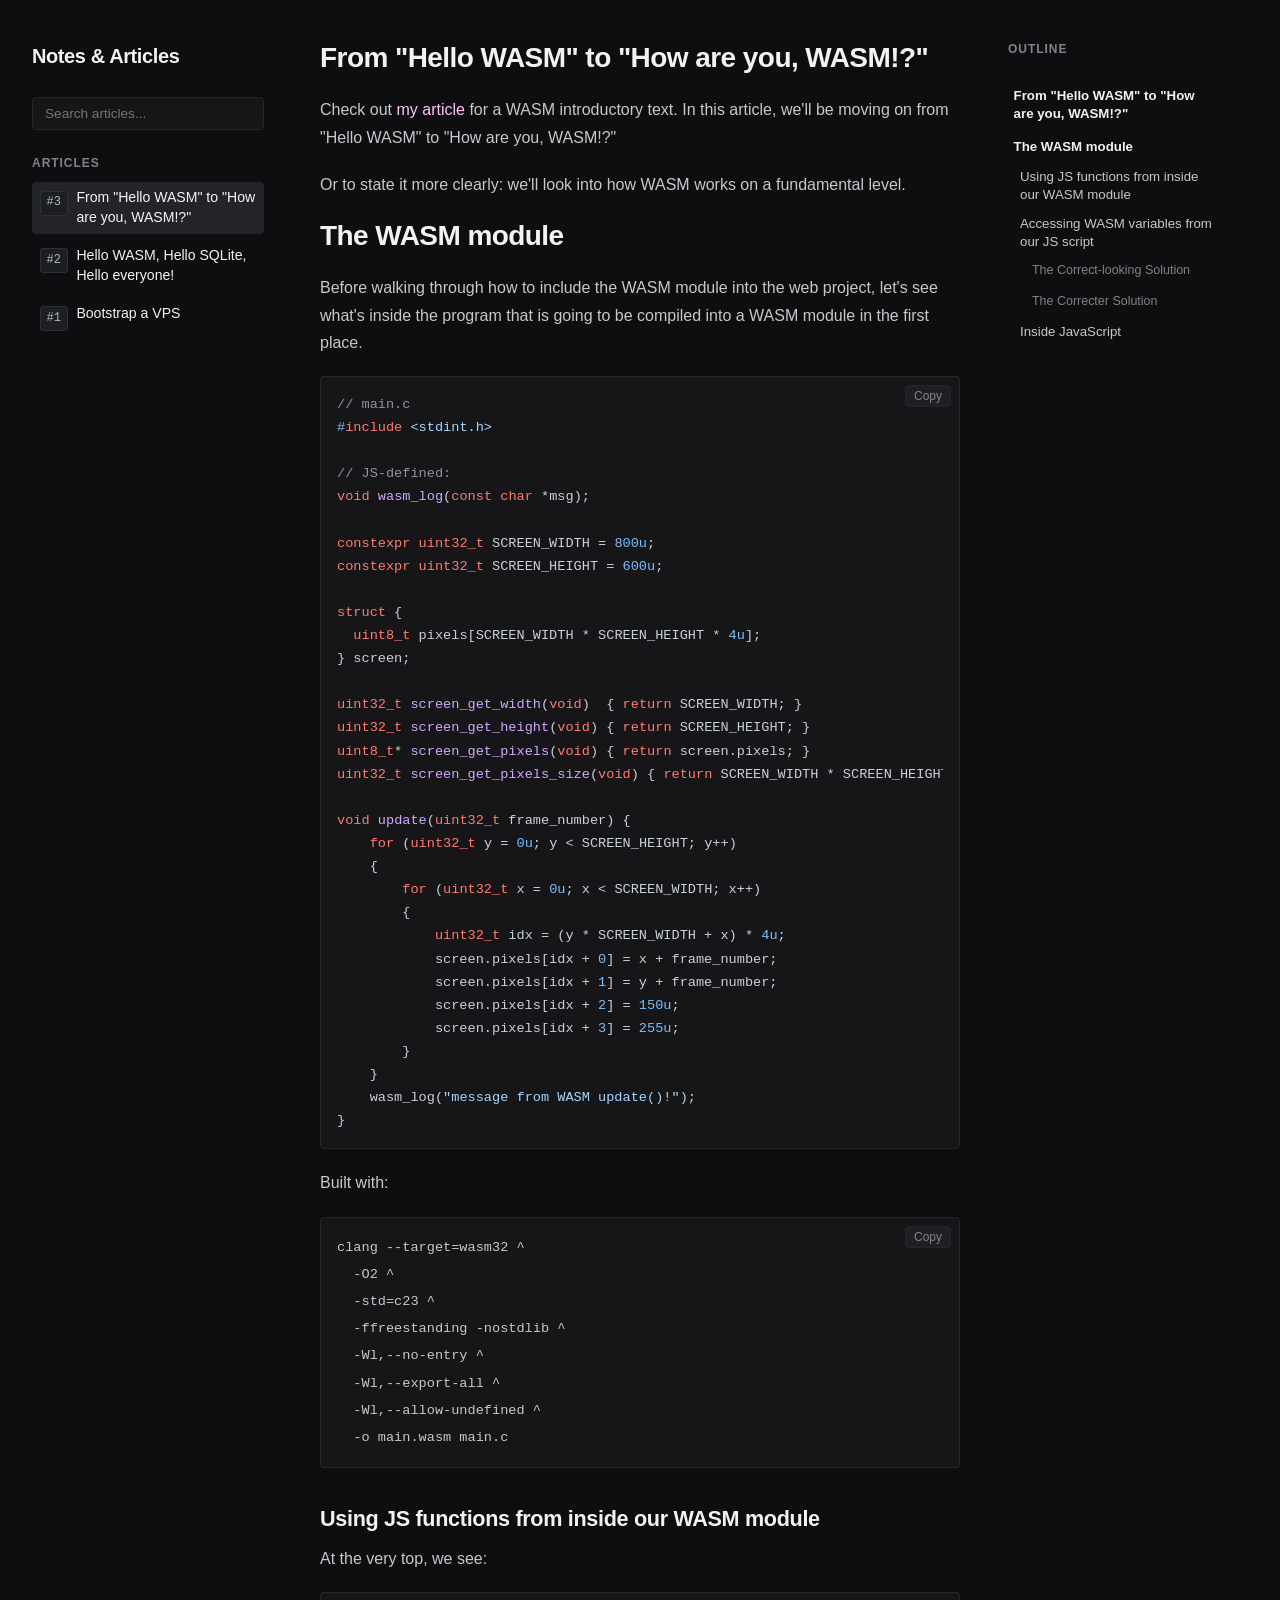
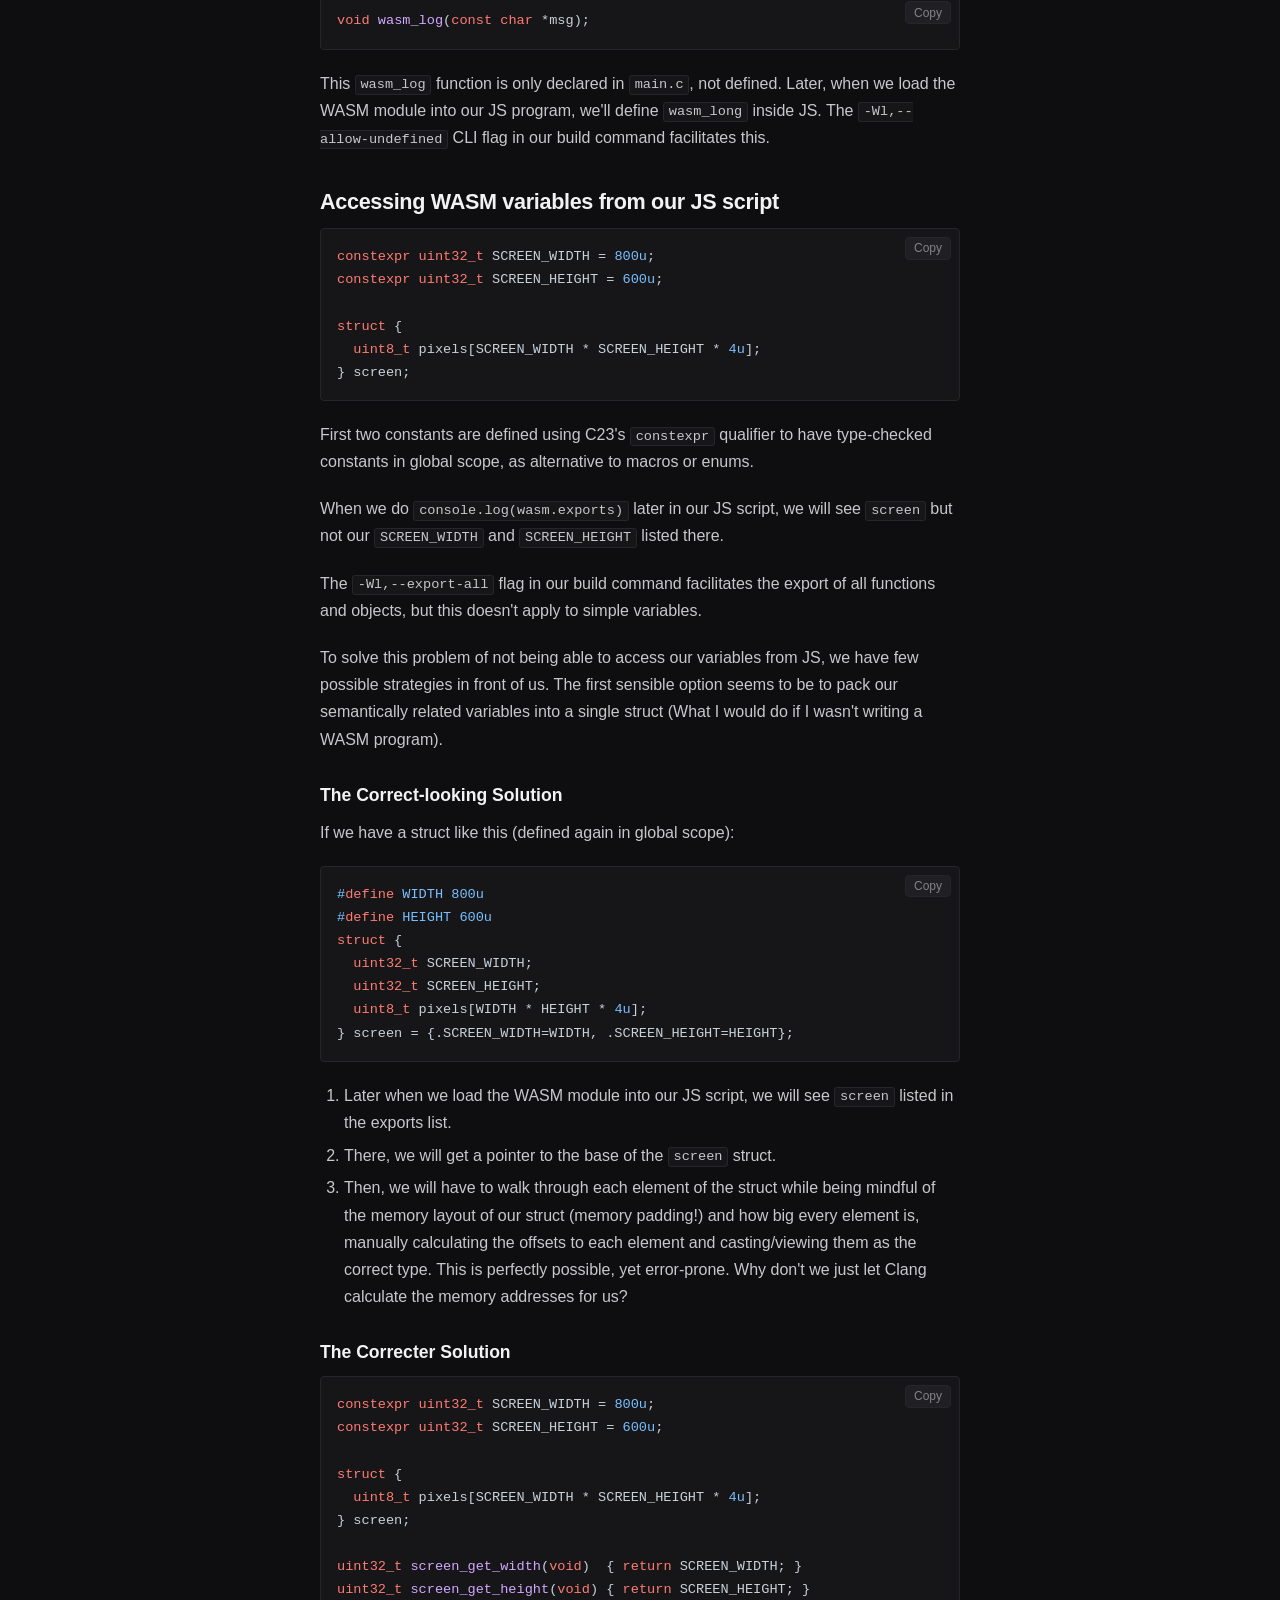
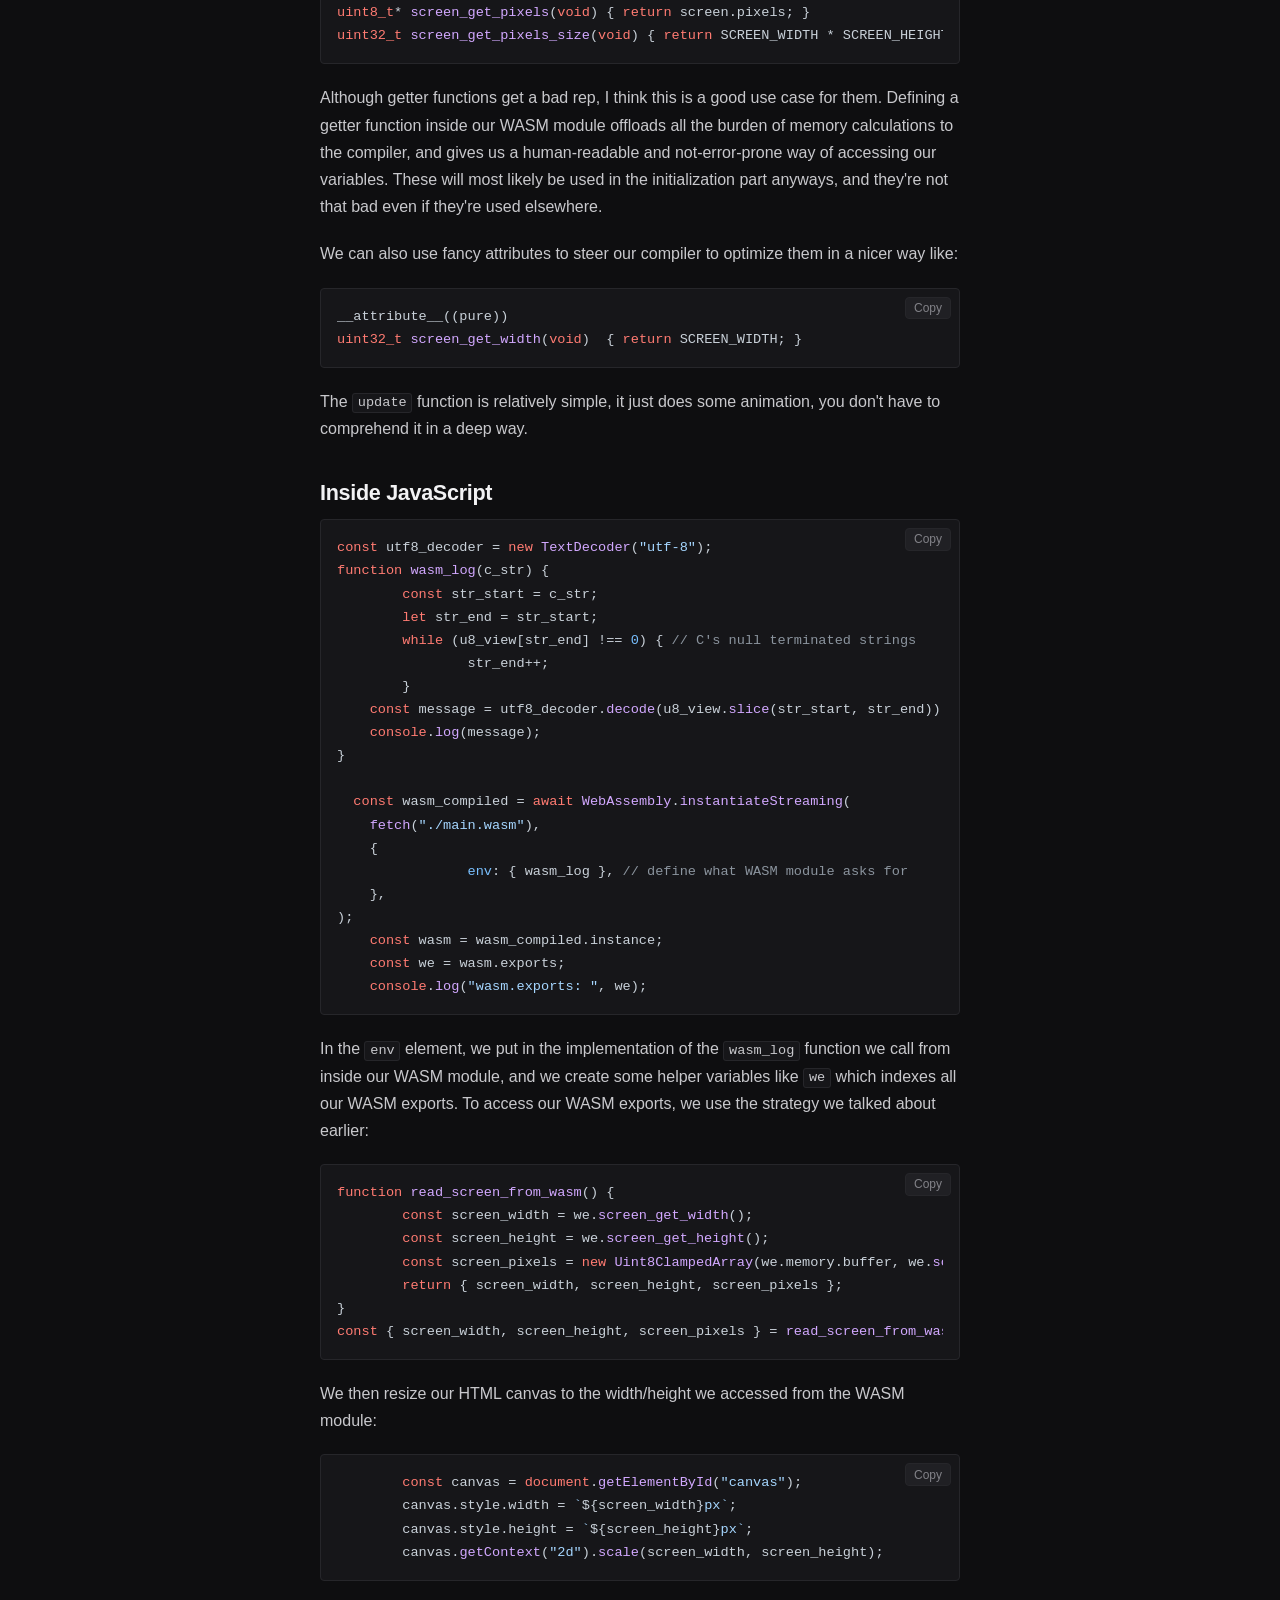
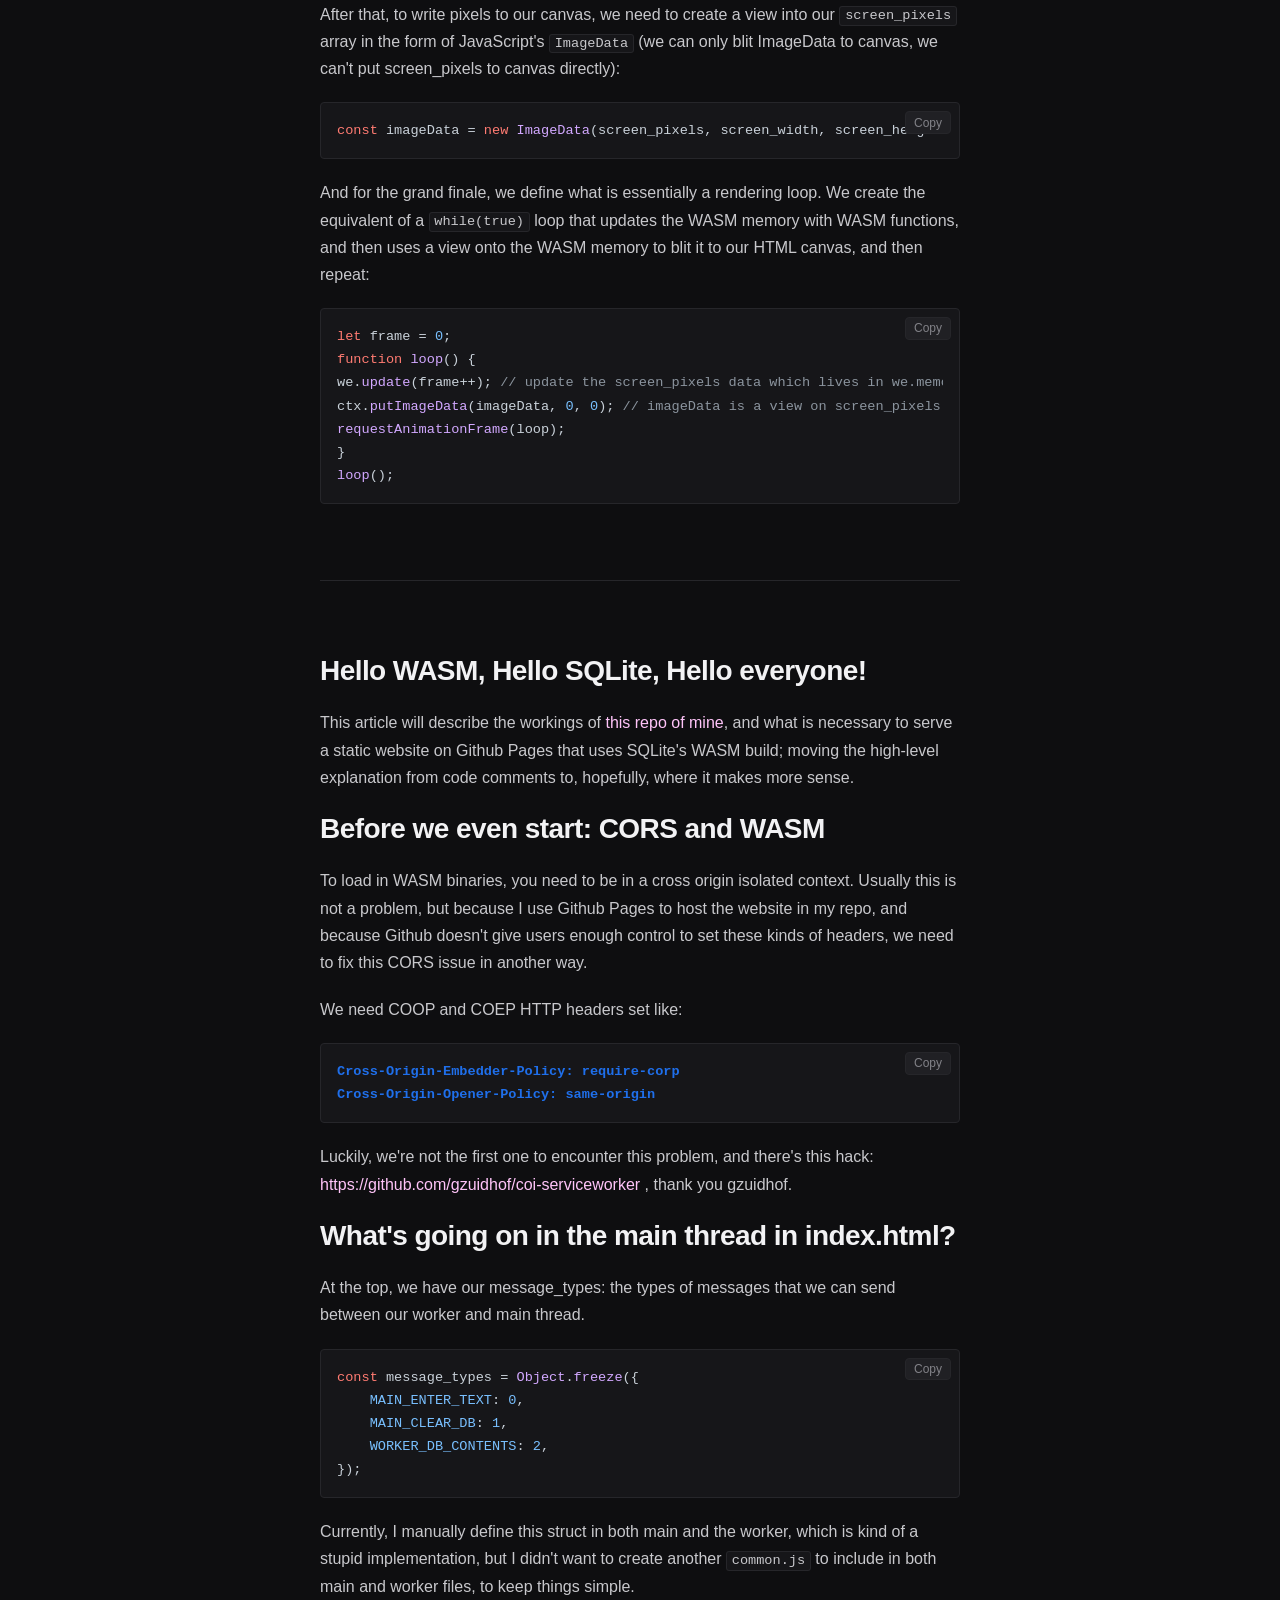
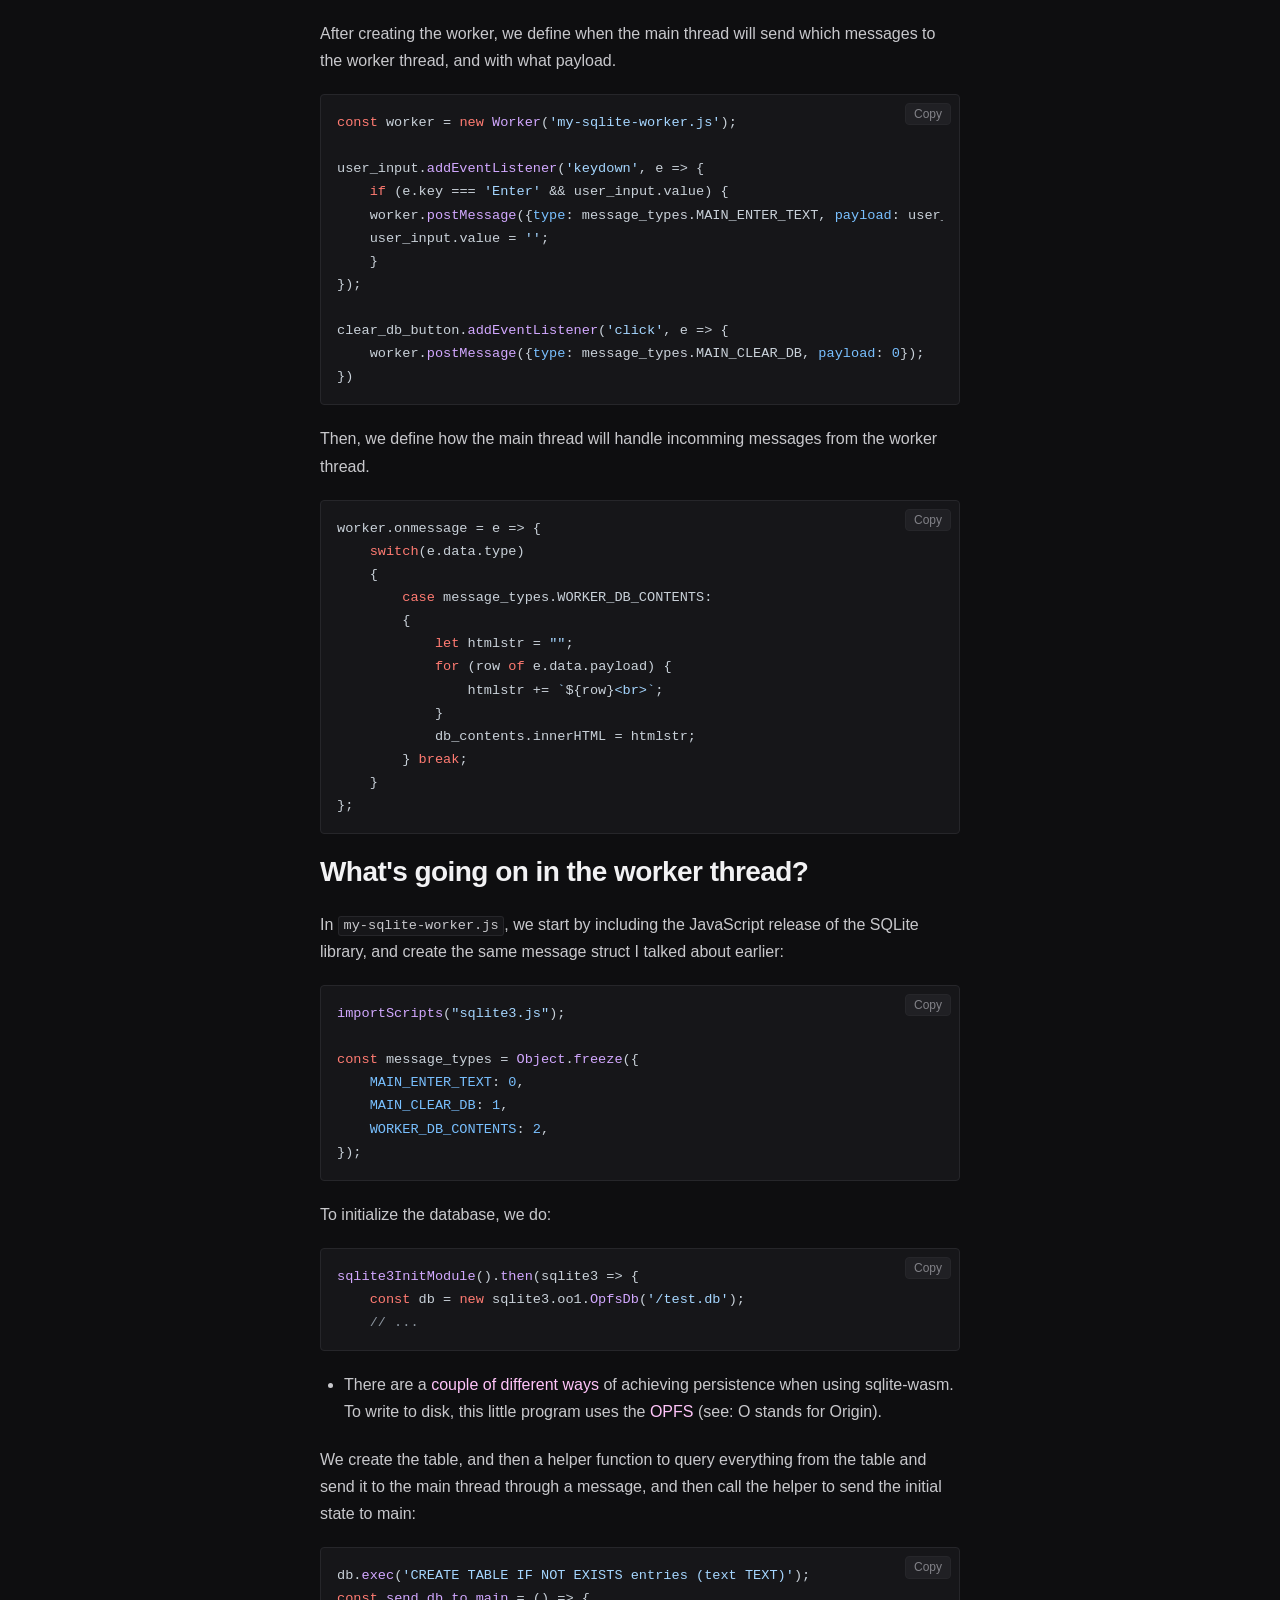
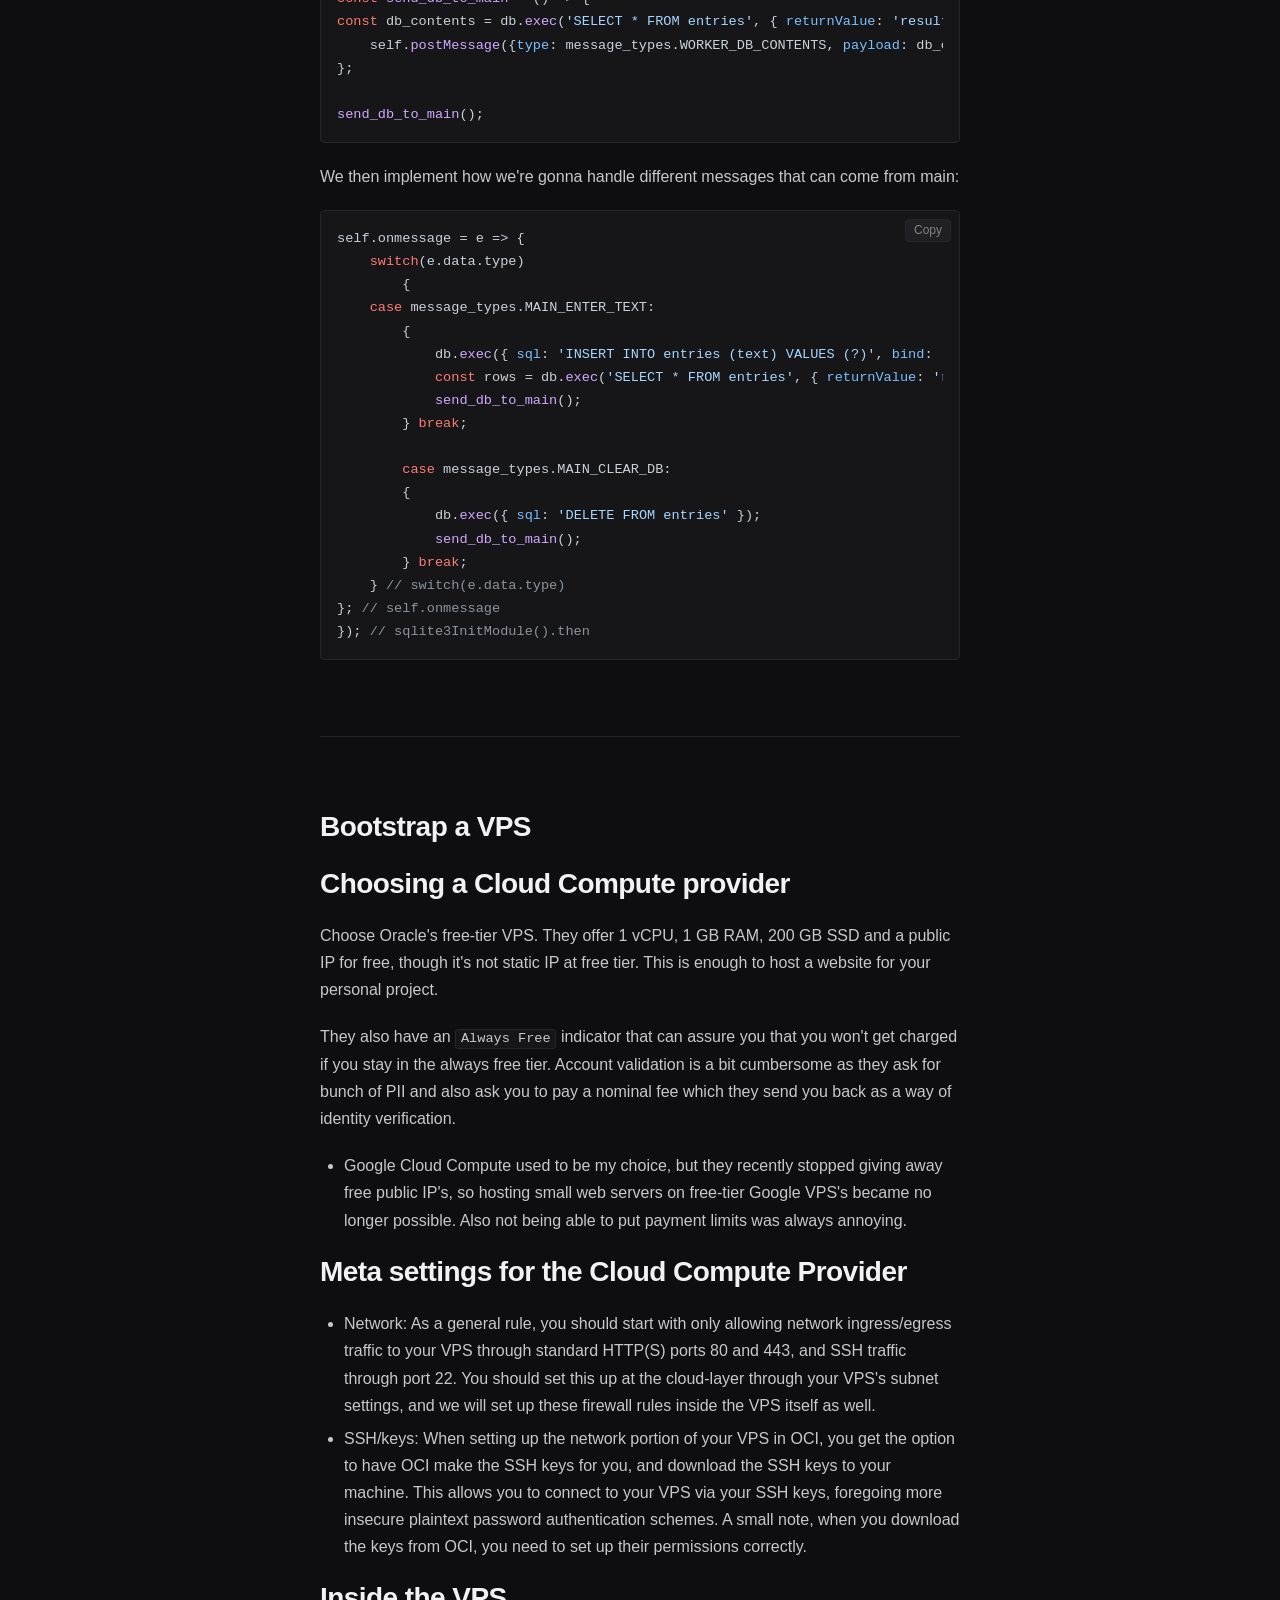
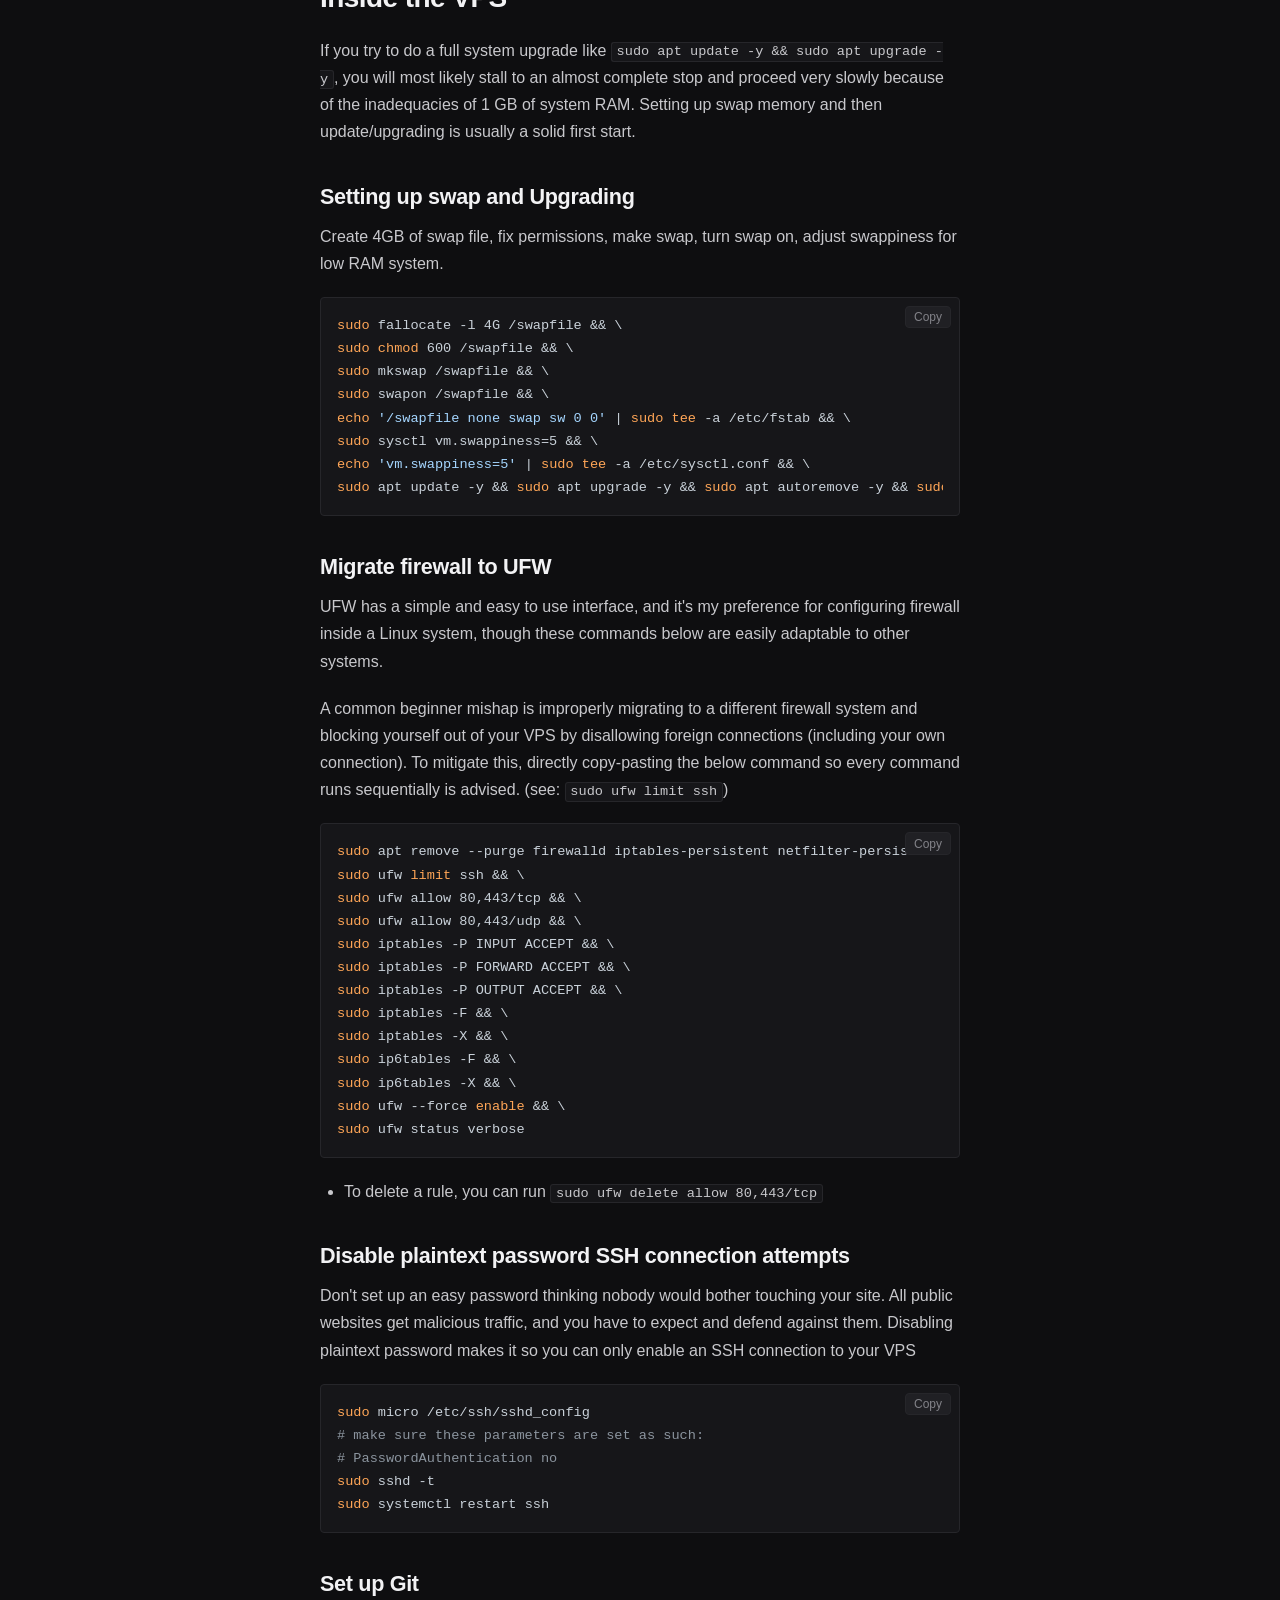
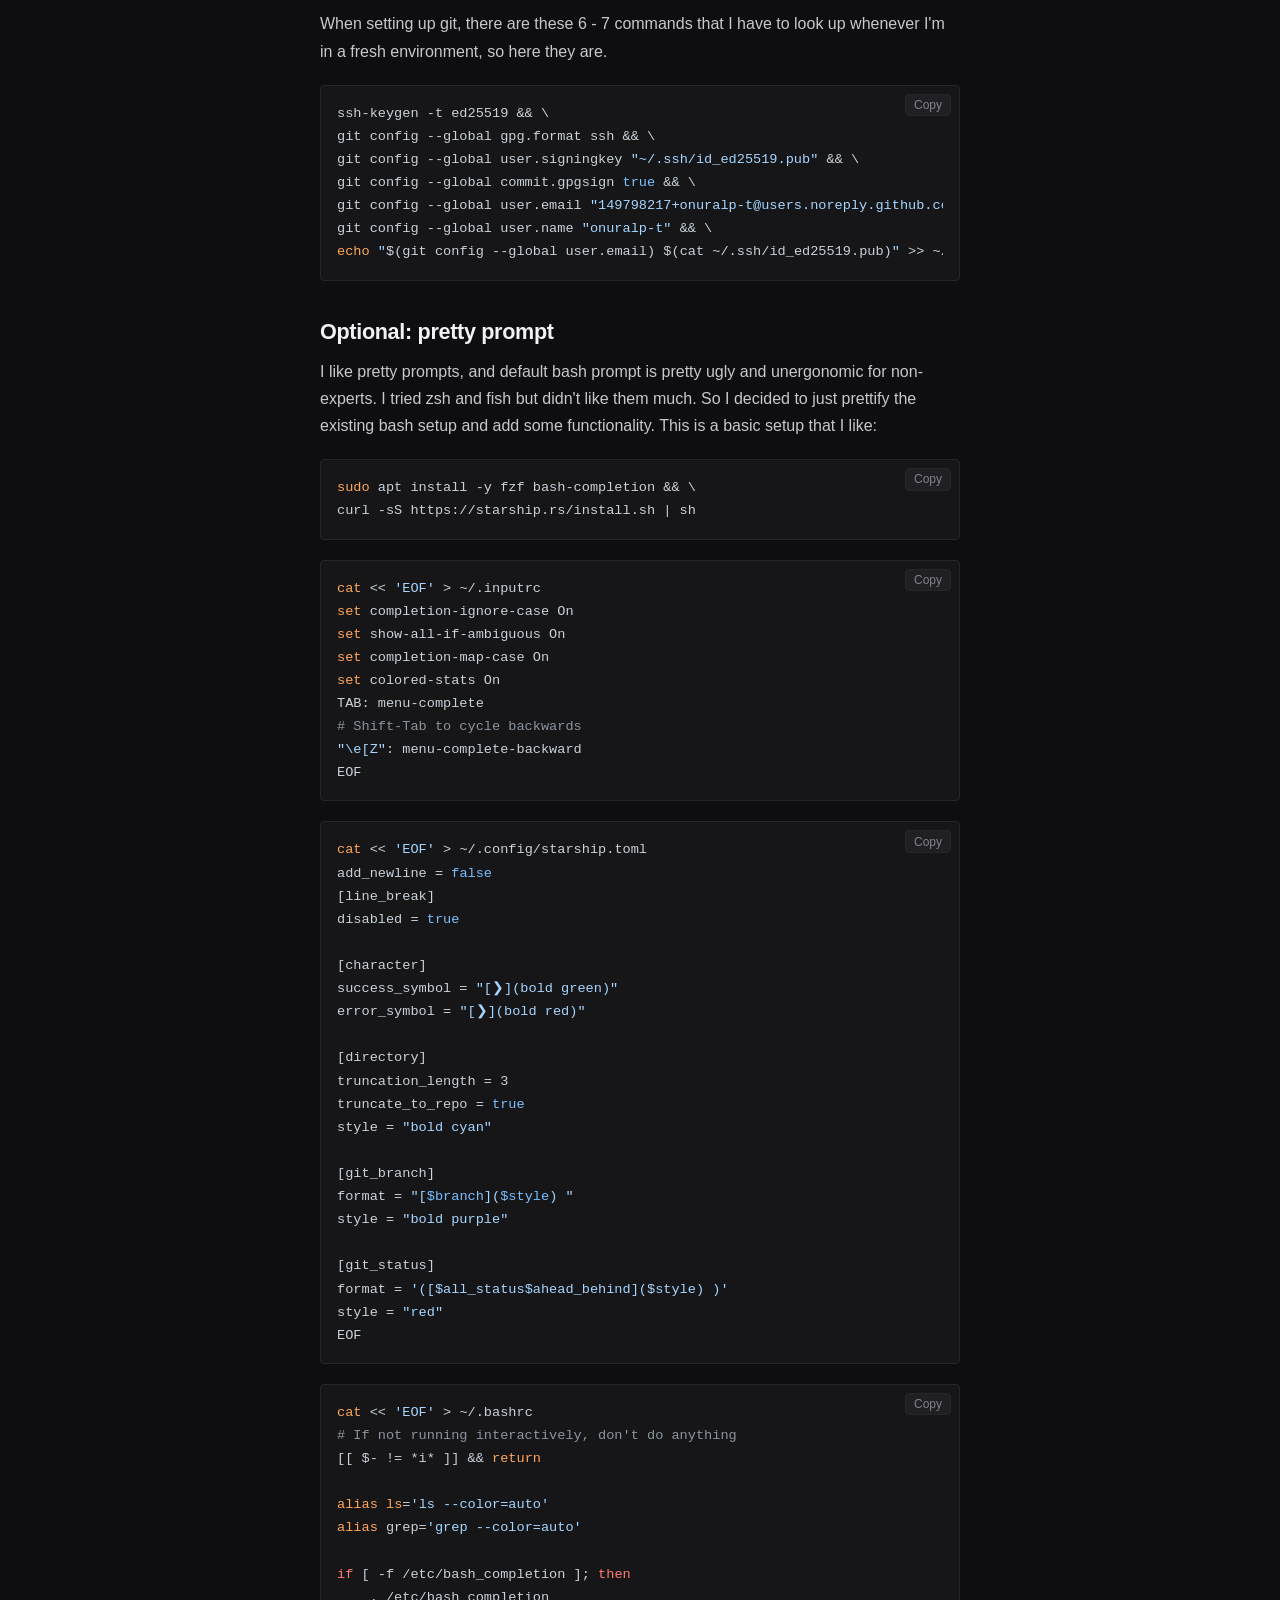
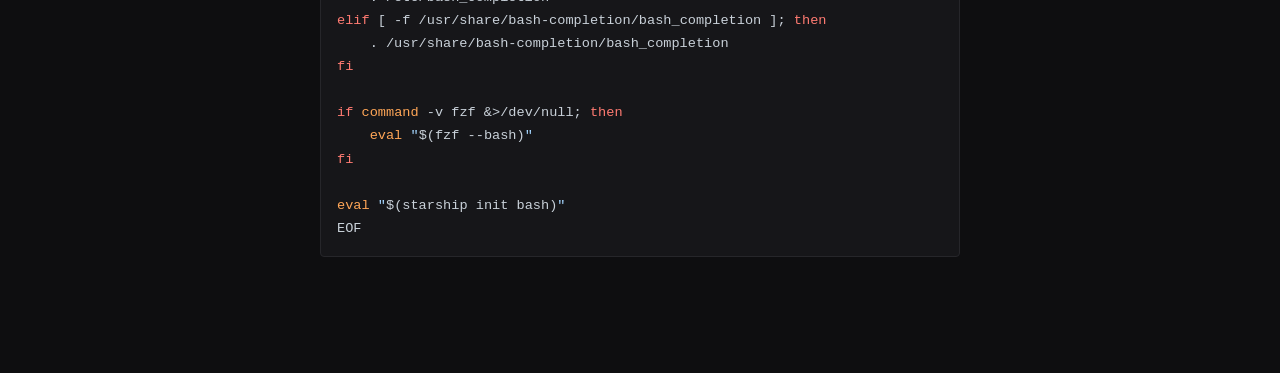
==== commit dc074b61: "fix broken link to article 2, fix JS formatting" ====
--- a/index.html
+++ b/index.html
@@ -46,7 +46,7 @@
       <article class="article-card" id="article-3-how-are-you-wasm" data-order="3" data-title="From "Hello WASM" to "How are you, WASM!?"">
         <div class="article-body">
 <h1 id="art-3-from-hello-wasm-to-how-are-you-wasm" class="article-heading"><a class="heading-anchor" href="#art-3-from-hello-wasm-to-how-are-you-wasm" title="Copy link to section" onclick="copyHeadingUrl(event, 'art-3-from-hello-wasm-to-how-are-you-wasm')">&sect;</a>From "Hello WASM" to "How are you, WASM!?"</h1>
-<p>Check out <a href="https://onuralp-t.github.io/#article-2-how-to-wasm">my article</a> for a WASM introductory text. In this article, we'll be moving on from "Hello WASM" to "How are you, WASM!?"</p>
+<p>Check out <a href="https://onuralp-t.github.io/#article-2-hello-wasm">my article</a> for a WASM introductory text. In this article, we'll be moving on from "Hello WASM" to "How are you, WASM!?"</p>
 <p>Or to state it more clearly: we'll look into how WASM works on a fundamental level.</p>
 <h1 id="art-3-the-wasm-module" class="article-heading"><a class="heading-anchor" href="#art-3-the-wasm-module" title="Copy link to section" onclick="copyHeadingUrl(event, 'art-3-the-wasm-module')">&sect;</a>The WASM module</h1>
 <p>Before walking through how to include the WASM module into the web project, let's see what's inside the program that is going to be compiled into a WASM module in the first place.</p>
@@ -160,7 +160,7 @@
   const wasm_compiled = await WebAssembly.instantiateStreaming(
     fetch("./main.wasm"),
     {
-      env: { wasm_log }, // define what WASM module asks for
+		env: { wasm_log }, // define what WASM module asks for
     },
 );
     const wasm = wasm_compiled.instance;
@@ -186,13 +186,13 @@
 <pre><code class="language-js">const imageData = new ImageData(screen_pixels, screen_width, screen_height);
 </code></pre>
 <p>And for the grand finale, we define what is essentially a rendering loop. We create the equivalent of a <code>while(true)</code> loop that updates the WASM memory with WASM functions, and then uses a view onto the WASM memory to blit it to our HTML canvas, and then repeat:</p>
-<pre><code class="language-js">	let frame = 0;
-	function loop() {
-    we.update(frame++); // update the screen_pixels data which lives in we.memory.buffer
-    ctx.putImageData(imageData, 0, 0); // imageData is a view on screen_pixels which is in we.memory.buffer
-    requestAnimationFrame(loop);
-	}
-	loop();
+<pre><code class="language-js">let frame = 0;
+function loop() {
+we.update(frame++); // update the screen_pixels data which lives in we.memory.buffer
+ctx.putImageData(imageData, 0, 0); // imageData is a view on screen_pixels which is in we.memory.buffer
+requestAnimationFrame(loop);
+}
+loop();
 </code></pre>
 
         </div>
@@ -211,41 +211,41 @@
 <p>Luckily, we're not the first one to encounter this problem, and there's this hack: <a href="https://github.com/gzuidhof/coi-serviceworker">https://github.com/gzuidhof/coi-serviceworker</a> , thank you gzuidhof.</p>
 <h1 id="art-2-whats-going-on-in-the-main-thread-in-indexhtml" class="article-heading"><a class="heading-anchor" href="#art-2-whats-going-on-in-the-main-thread-in-indexhtml" title="Copy link to section" onclick="copyHeadingUrl(event, 'art-2-whats-going-on-in-the-main-thread-in-indexhtml')">&sect;</a>What's going on in the main thread in index.html?</h1>
 <p>At the top, we have our message_types: the types of messages that we can send between our worker and main thread.</p>
-<pre><code class="language-js">    const message_types = Object.freeze({
-        MAIN_ENTER_TEXT: 0,
-        MAIN_CLEAR_DB: 1,
-        WORKER_DB_CONTENTS: 2,
-    });
+<pre><code class="language-js">const message_types = Object.freeze({
+    MAIN_ENTER_TEXT: 0,
+    MAIN_CLEAR_DB: 1,
+    WORKER_DB_CONTENTS: 2,
+});
 </code></pre>
 <p>Currently, I manually define this struct in both main and the worker, which is kind of a stupid implementation, but I didn't want to create another <code>common.js</code> to include in both main and worker files, to keep things simple.</p>
 <p>After creating the worker, we define when the main thread will send which messages to the worker thread, and with what payload.</p>
-<pre><code class="language-js">    const worker = new Worker('my-sqlite-worker.js');
-
-    user_input.addEventListener('keydown', e =&gt; {
-        if (e.key === 'Enter' &amp;&amp; user_input.value) {
-        worker.postMessage({type: message_types.MAIN_ENTER_TEXT, payload: user_input.value});
-        user_input.value = '';
-        }
-    });
-
-    clear_db_button.addEventListener('click', e =&gt; {
-        worker.postMessage({type: message_types.MAIN_CLEAR_DB, payload: 0});
-    })
+<pre><code class="language-js">const worker = new Worker('my-sqlite-worker.js');
+
+user_input.addEventListener('keydown', e =&gt; {
+    if (e.key === 'Enter' &amp;&amp; user_input.value) {
+    worker.postMessage({type: message_types.MAIN_ENTER_TEXT, payload: user_input.value});
+    user_input.value = '';
+    }
+});
+
+clear_db_button.addEventListener('click', e =&gt; {
+    worker.postMessage({type: message_types.MAIN_CLEAR_DB, payload: 0});
+})
 </code></pre>
 <p>Then, we define how the main thread will handle incomming messages from the worker thread.</p>
-<pre><code class="language-js">    worker.onmessage = e =&gt; {
-        switch(e.data.type)
+<pre><code class="language-js">worker.onmessage = e =&gt; {
+    switch(e.data.type)
+    {
+        case message_types.WORKER_DB_CONTENTS:
         {
-            case message_types.WORKER_DB_CONTENTS:
-            {
-                let htmlstr = "";
-                for (row of e.data.payload) {
-                    htmlstr += `${row}&lt;br&gt;`;
-                }
-                db_contents.innerHTML = htmlstr;
-            } break;
-        }
-    };
+            let htmlstr = "";
+            for (row of e.data.payload) {
+                htmlstr += `${row}&lt;br&gt;`;
+            }
+            db_contents.innerHTML = htmlstr;
+        } break;
+    }
+};
 </code></pre>
 <h1 id="art-2-whats-going-on-in-the-worker-thread" class="article-heading"><a class="heading-anchor" href="#art-2-whats-going-on-in-the-worker-thread" title="Copy link to section" onclick="copyHeadingUrl(event, 'art-2-whats-going-on-in-the-worker-thread')">&sect;</a>What's going on in the worker thread?</h1>
 <p>In <code>my-sqlite-worker.js</code>, we start by including the JavaScript release of the SQLite library, and create the same message struct I talked about earlier:</p>
